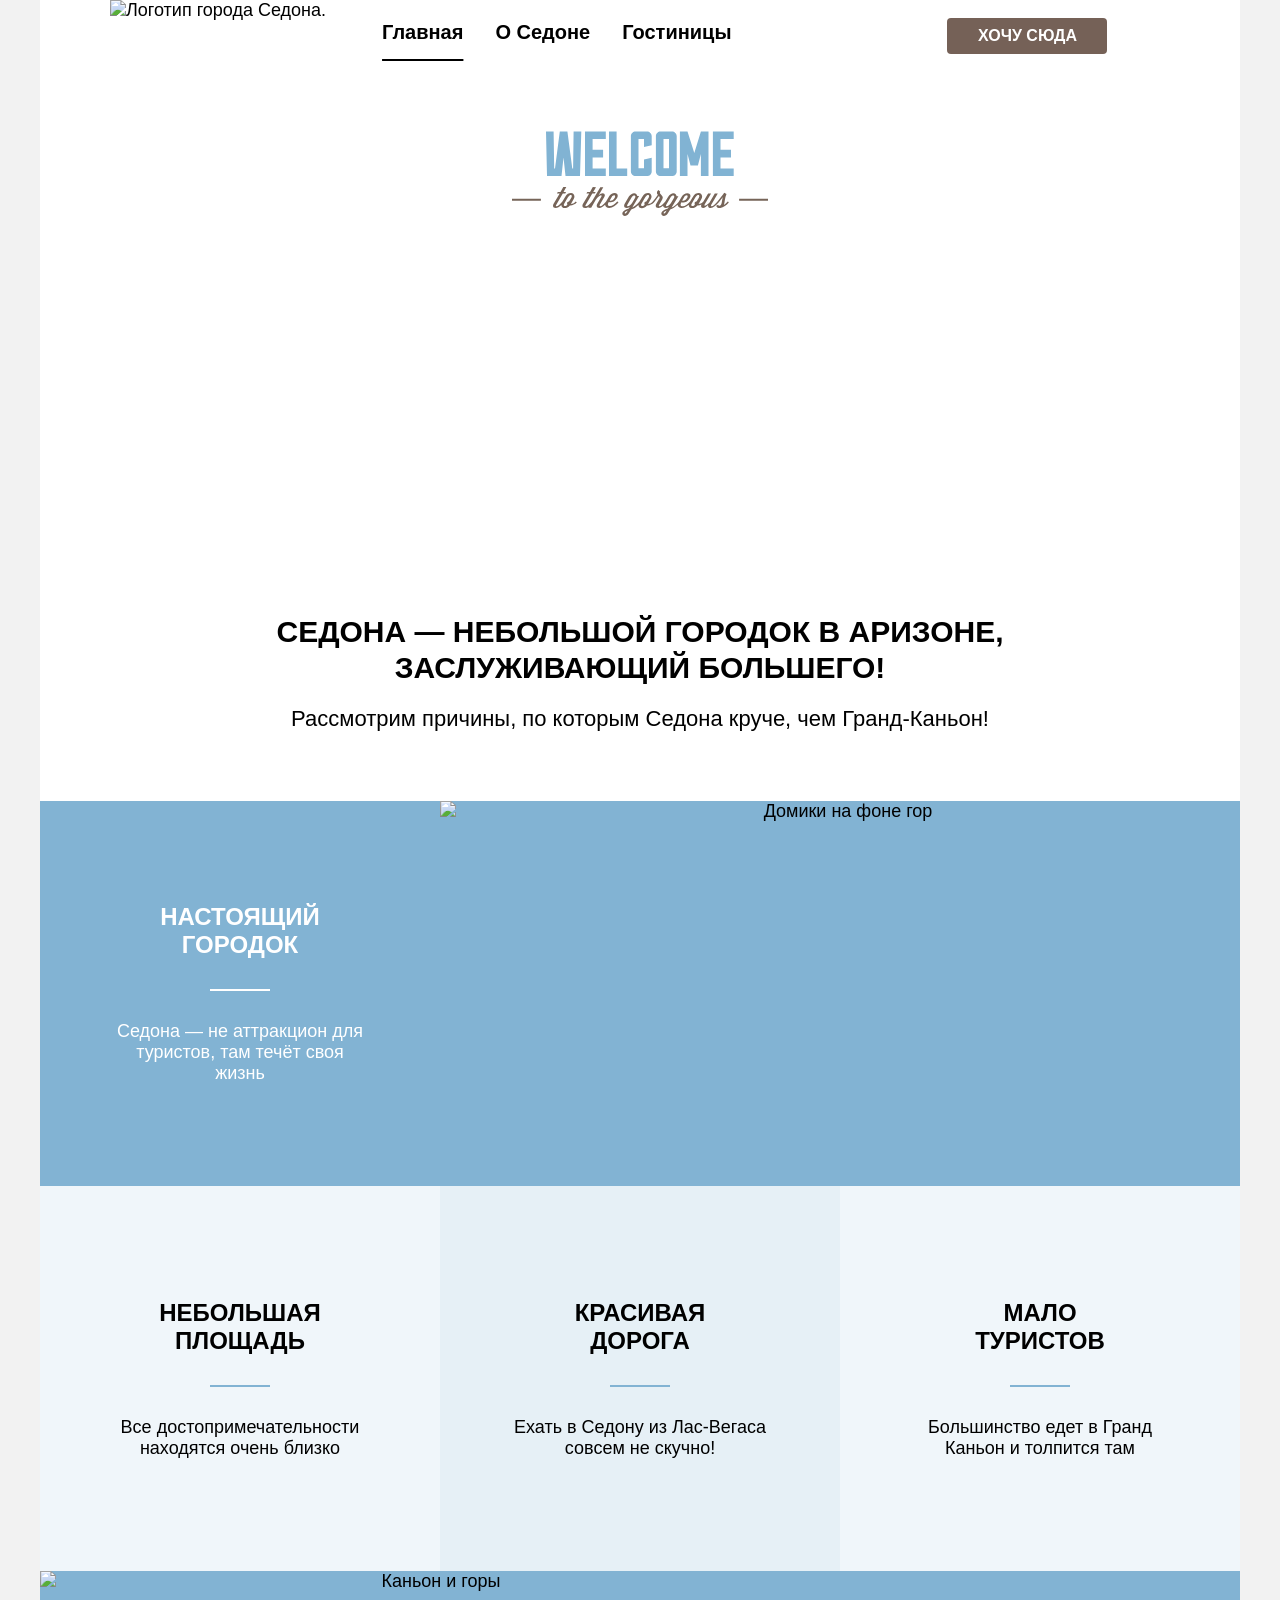
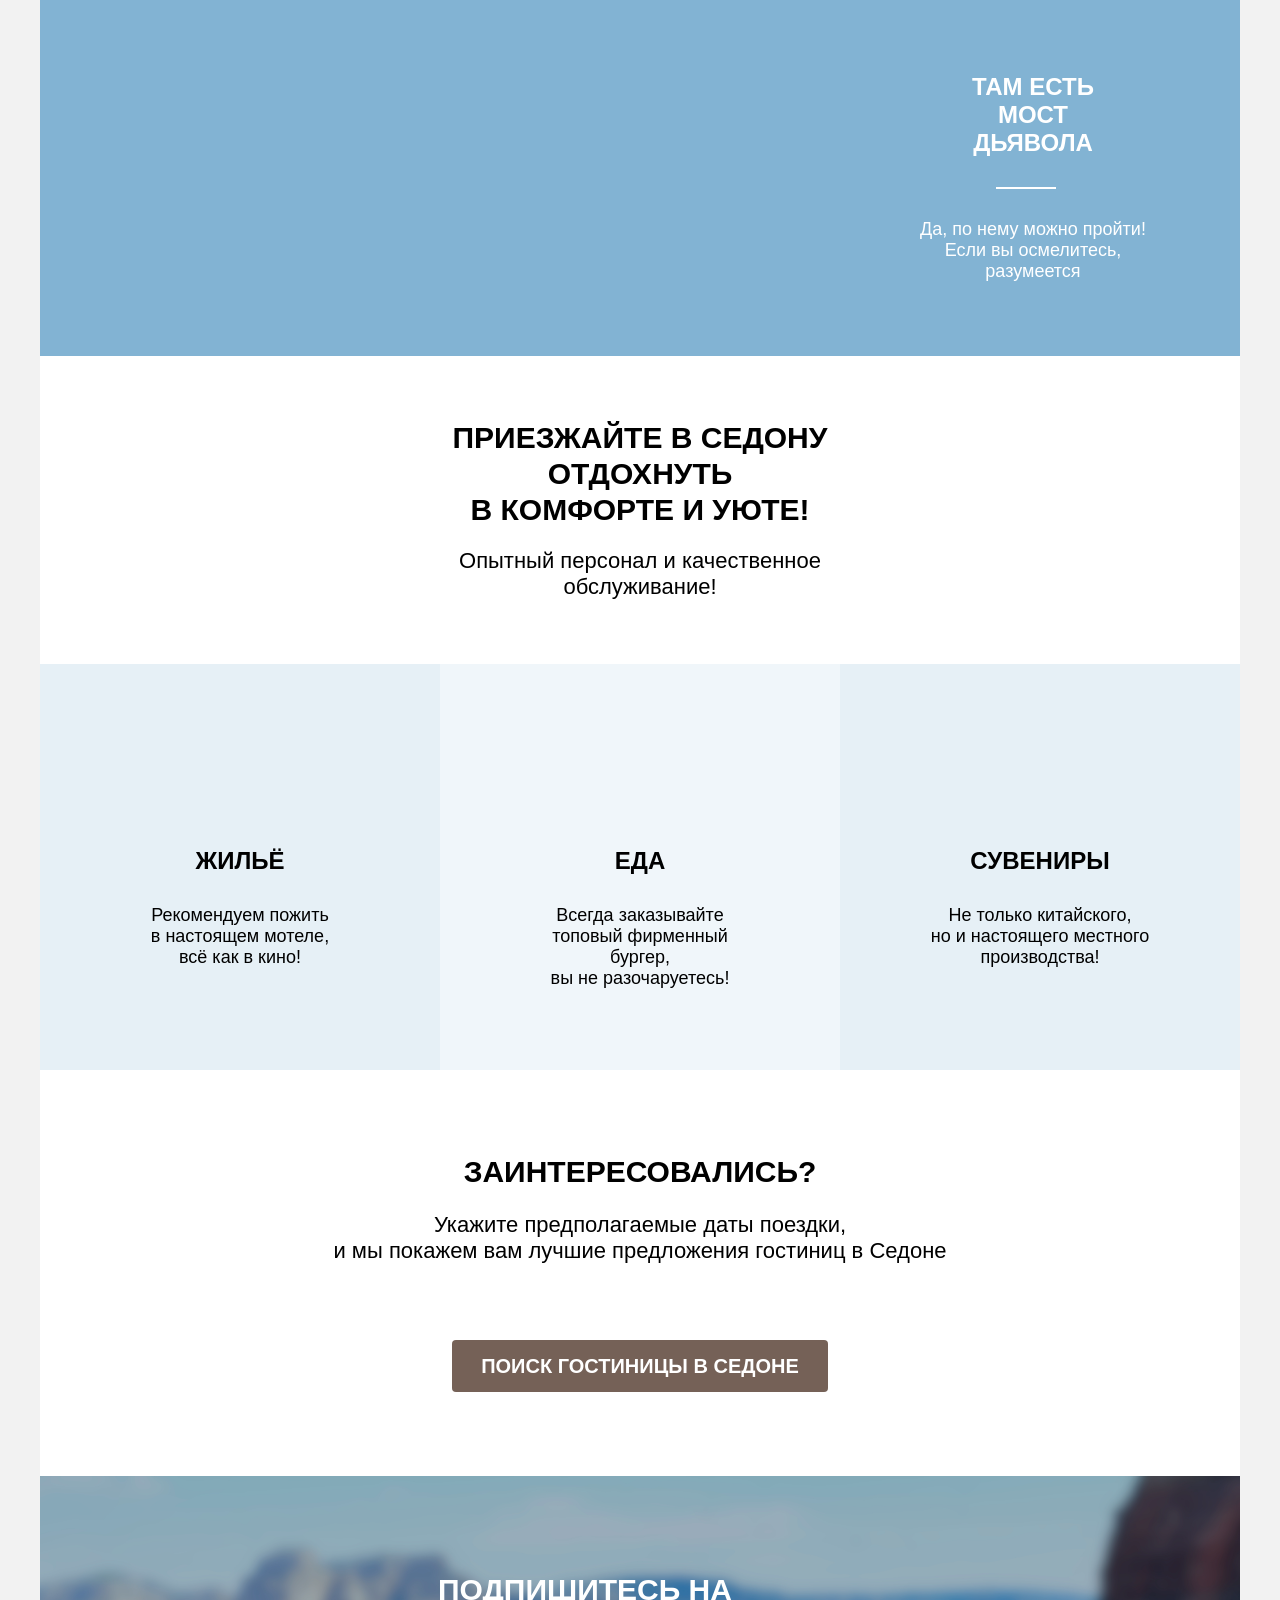
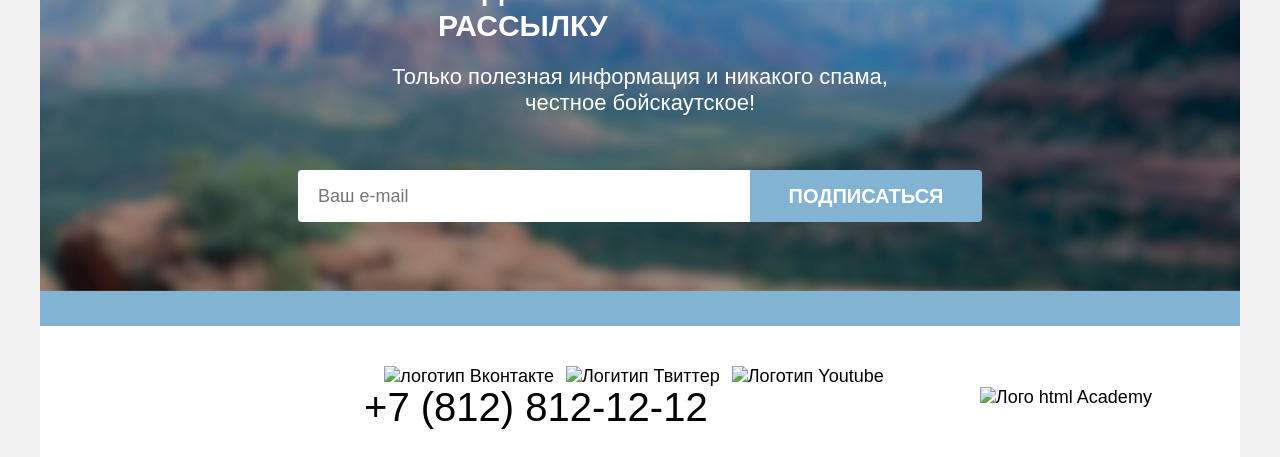
==== index.html @ 214000c6 "some fixes" ====
<!DOCTYPE html>
<html lang="ru">
  <head>
    <meta charset="utf-8">
    <link href="style/style.css" rel="stylesheet">
    <meta name="viewport" content="width=device-width, initial-scale=1.0">
    <title>HTML Academy: Седона</title>
  </head>
  <body>
    <!-- Шапка -->
    <header class="page-header" data-test="header">
      <nav class="navigation">
        <a class="navigation-logo" href="index.html" aria-current="page">
          <img class="page-header-logo" src="images\logo.svg" alt="Логотип города Седона.">
        </a>
        <ul class="navigation-list">
          <li class="navigation-item">
            <a class="navigation-link navigation-link-current" href="#">Главная</a>
          </li>
          <li class="navigation-item">
            <a class="navigation-link" href="#">О Седоне</a>
          </li>
          <li class="navigation-item">
            <a class="navigation-link" href="#">Гостиницы</a>
          </li>
        </ul>
        <ul class="navigation-user">
          <li class="navigation-user-item">
            <a class="navigation-user-link navigation-user-link-search" href="#">
              <span class="visually-hidden"></span>
            </a>
          </li>
          <li class="navigation-user-item">
            <a class="navigation-user-link navigation-user-link-favorite" href="#">
              <span class="visually-hidden"></span>
              <span class="notification-number"></span>
            </a>
            <button class="header-button">Хочу сюда</button>
          </li>
        </ul>
      </nav>
    </header>
    <!-- Основной контент -->
    <main class="main-index" data-test="main">
      <section class="hero hero-main-picture hero-main-picture-divider" data-test="hero">
      </section>
      <section class="advantages" data-test="advantages">
        <h2 class="visually-hidden">Приемущества</h2>
        <p class="lead">Седона — небольшой городок в Аризоне,<br/>
          заслуживающий большего!</p>
        <p class="lead-description">Рассмотрим причины, по которым Седона круче, чем Гранд-Каньон!</p>
        <ul class="advantages-list">
          <li class="advantages-item advantages-item-wide">
            <div class="advantages-wrapper">
            <h3 class="advantages-title-with-picture">Настоящий</br>городок</h3>
              <div class="rectangle-white"></div>
            <p class="advantages-description-with-picture">Седона — не аттракцион для</br>туристов,
              там течёт своя</br>жизнь</p>
            </div>
            <img class="advantages-image" src="images\city_on_the_mountain.jpg" width="800" height="385"
              alt="Домики на фоне гор">
          </li>
          <li class="advantages-item advantages-light">
            <h3 class="advantages-title advantages-title-cube">Небольшая<br/>площадь</h3>
              <div class="rectangle"></div>
            <p class="advantages-description advantages-description-cube">Все достопримечательности</br>находятся очень
              близко</p>
          </li>
          <li class="advantages-item advantages-dark-accent">
            <h3 class="advantages-title advantages-title-cube">Красивая<br/>дорога</h3>
              <div class="rectangle"></div>
            <p class="advantages-description advantages-title-cube">Ехать в Седону из Лас-Вегаса</br>совсем не скучно!
            </p>
          </li>
          <li class="advantages-item advantages-light-second">
            <h3 class="advantages-title advantages-title-cube">Мало<br/>туристов</h3>
              <div class="rectangle"></div>
            <p class="advantages-description advantages-title-cube">Большинство едет в Гранд</br>Каньон и толпится там
            </p>
          </li>
          <li class="advantages-item advantages-item-wide">
            <img class="advantages-image" src="images\bridge_diablo.jpg" width="800" height="385" alt="Каньон и горы">
            <div class="advantages-wrap">
            <h3 class="advantages-title-with-picture">Там есть</br>мост дьявола</h3>
              <div class="rectangle-white"></div>
            <p class="advantages-description-with-picture">Да, по нему можно пройти!</br>Если вы осмелитесь,</br>разумеется</p>
            </div>
          </li>
        </ul>
      </section>
      <section class="infrastructure">
        <h2 class="visually-hidden">Инфраструктура</h2>
        <h2 class="infrastructure-lead">Приезжайте в Седону отдохнуть<br/> в комфорте и уюте!</h2>
        <p class="infrastructure-lead-description">Опытный персонал и качественное обслуживание!</p>
        <ul class="infrastructure-list">
          <li class="infrastructure-item infrastructure-item-home infrastructure-item-accent-dark">
            <h4 class="infrastructure-title">Жильё</h4>
            <p class="infrastructure-description">Рекомендуем пожить<br/> в настоящем мотеле,<br/>
              всё как в кино!</p>
          </li>
          <li class="infrastructure-item infrastructure-item-food infrastructure-item-accent-light">
            <h4 class="infrastructure-title">Еда</h4>
            <p class="infrastructure-description">Всегда заказывайте<br/>
              топовый фирменный бургер,<br/> вы не разочаруетесь!</p>
          </li>
          <li class="infrastructure-item infrastructure-item-souvenir infrastructure-item-accent-dark">
            <h4 class="infrastructure-title">Сувениры</h4>
            <p class="infrastructure-description">Не только китайского,<br/>
              но и настоящего местного<br/> производства!</p>
          </li>
        </ul>
      </section>
      <section class="search" data-test="search">
        <h2 class="search-title">Заинтересовались?</h2>
        <p class="search-description">Укажите предполагаемые даты поездки,<br/>
          и мы покажем вам лучшие предложения гостиниц в Седоне</p>
        <button class="search-button" href="#">Поиск Гостиницы в Седоне</button>
      </section>
      <section class="subscribe" data-test="subscribe">
        <h2 class="subscribe-title">Подпишитесь на рассылку</h2>
        <p class="subscribe-description">Только полезная информация и никакого спама,<br/>
          честное бойскаутское!</p>
        <form class="subscribe-form" action="https://htmlacademy.ru/" method="post">
          <p class="subscribe-form-name">
            <label class="visually-hidden" for="for-user"></label>
            <input type="text" class="placeholder-form" id="user-email" name="user-email" placeholder="Ваш e-mail">
            <button class="subscribe-button" type="submit">Подписаться</button>
          </p>
        </form>
      </section>
    </main>
    <!-- футер подвал -->
    <footer class="page-footer" data-test="footer">
      <ul class="footer-social-list">
        <li class="footer-social-item">
          <a class="footer-social-link" href="https://vk.com/htmlacademy">
            <img class="footer-logo-link-vk" src="images\catalog\vk.svg" width="24" height="14" alt="логотип Вконтакте">
            <span class="visually-hidden"></span>
          </a>
        </li>
        <li class="footer-social-item">
          <a class="footer-social-link" href="https://twitter.com/htmlacademy">
            <img class="footer-logo-link-twitter" src="images\catalog\twitter.svg" width="24" height="14"
              alt="Логитип Твиттер">
            <span class="visually-hidden"></span>
          </a>
        </li>
        <li class="footer-social-item">
          <a class="footer-social-link" href="https://www.youtube.com/channel/UChUxTMjJGo-JDRY8pNTGL2g">
            <img class="footer-logo-link-youtube" src="images\catalog\youtube.svg" width="24" height="14"
              alt="Логотип Youtube">
            <span class="visually-hidden"></span>
          </a>
        </li>
      </ul>
      <a class="footer-phone" href="tel:+78128121212">+7 (812) 812-12-12</a>
      <a class="copyright" href="https://htmlacademy.ru/">
        <img class="footer-logo-link-academy" src="images\html_academy.svg" width="115" height="33"
          alt="Лого html Academy">
    </footer>
  </body>
</html>
---- style/style.css ----
*,
*::before,
*::after {
  box-sizing: border-box;
}
@font-face {
  font-family:  "PT Sans";
  font-style: normal;
  font-weight: 400;
  src: url("../fonts/ptsans-400.woff2") format("woff2");
  font-display: swap;
}
@font-face {
  font-family:  "PT Sans";
  font-style: normal;
  font-weight: 700;
  src: url("../fonts/ptsans-700.woff2")format("woff2");
  font-display: swap;
}
body {
  margin: 0 auto;
  font-size: 18px;
  line-height: 21px;
  font-weight: 400;
  font-style: normal;
  font-family: "PT Sans", "Arial", sans-serif;
  color: #000000;
  background-color: #f2f2f2;
  width: 1200px;
}

.list-reset{
margin: 0;
padding: 0;
list-style: none;
}

.visually-hidden {
  position: absolute;
  width: 1px;
  height: 1px;
  margin: -1px;
  padding: 0;
  border: 0;
  white-space: 0;
  clip-path: inset(100%);
  clip: rect(0 0 0 0);
  overflow: hidden;
}

a {
  text-decoration: none;
  color: inherit;
}

.navigation-link,
.navigation-link-current,
.navigation-user-link,
.navigation-user-link-favorite,
.navigation-user-item,
.header-button {
  font-family: "PT Sans", "Arial", sans-serif;
  line-height: 24px;
  font-weight: 700;
  font-size: 20px;
  text-decoration: none;
  list-style: none;
}


.header-button{
  background-color: #756157;
  color: white;
  border-radius: 4px;
  min-width: 160px;
  min-height: 36px;
  font-weight: 700;
  line-height: 20px;
  text-transform: uppercase;
  font-size: 16px;
  border: none;
}

.navigation-list a:hover,
.navigation-item a:focus,
.navigation-user a:hover,
.navigation-user-item a:focus {
  position: relative;
}

.navigation-link:before {
  content: '';
  position: absolute;
  width: 100%;
  height: 2px;
  background: #000;
  left: 0;
  bottom: 0;
  transition: .5s;
  transform: scale(0);
  transform-origin: center;
}

.navigation-link:hover:before {
  transform: scale(1);
}

.page-header {
  margin: 0;
  padding: 0;
  min-width: 1200px;
  height: 64px;
}

.navigation {
  background-color: white;
  margin: 0;
  padding: 0;
  display: flex;
  min-height: 64px;
}

.navigation-logo {
  padding-left: 70px;
}

.navigation-list {
  color: #000000;
  display: flex;
  font-size: 20px;
  line-height: 24px;
  font-weight: 700;
  min-width: 339px;
  list-style: none;
  margin: 0;
  /* padding: 0 285px 0 32px; */
  padding: 0 auto 0 32px;
}

.navigation-item {
  margin: 0;
  padding: 0;
}

.navigation-link{
  display: flex;
  margin: 0;
  padding: 20px 16px;
}

.navigation-link-current {
  text-decoration: underline solid black;
  text-decoration-thickness: 2px;
  text-underline-offset: 20px;
}

.navigation-user {
  display: flex;
  /* margin: 20px 70px 20px 285px; */
  padding: 0;
  padding-left: 200px;
}

.navigation-user-item {
}
.navigation-user-link {
}

.navigation-user-link-favorite {
  width: 20px;
  height: 20px;
  background-image: url("../images/catalog/heart_favorite.png");
  background-repeat: no-repeat no-repeat;
}
.navigation-user-link-search {
  width: 20px;
  height: 20px;
  background-image: url("../images/search.svg");
  background-repeat: no-repeat no-repeat;
}

.notification-number {
}
.advantages-image {
}
.page-header-logo {
}

.main-index {
  background-color: white;
}

.hero-logo {
  margin: 0;
  padding-top: 51px;
  padding-left: 371px;
  min-width: 458px;
  min-height: 352px;
}

.hero-main-picture {
  background-image: url("../images/divider.png"), url("../images/welcome_to_sedona.svg"), url("../images/welcome.jpg");
  min-width: 1200px;
  min-height: 486px;
  background-repeat: no-repeat,no-repeat,no-repeat;
  background-position: center bottom, center center;
}
/*
.hero-main-picture-divider {
  background-image: url("../images/divider.png");
  min-width: 1200px;
  min-height: 486px;
  background-position: center bottom;
  background-repeat: no-repeat;
}

.hero {
  background-image: url("../images/welcome_to_sedona.svg");
  min-width: 1200px;
  min-height: 486px;
  background-position: center;
  background-repeat: no-repeat;
}

.hero-main-picture {
  background-image: url("../images/welcome.jpg");
  background-repeat: no-repeat;
  background-position: center;
} */

.lead {
  margin: 64px 0 20px 0;
  padding: 0;
  font-size: 30px;
  font-weight: 700;
  line-height: 36px;
  text-transform: uppercase;
}

.lead-description {
  margin: 0 0 69px 0;
  padding: 0;
  line-height: 26px;
  text-align: center;
  font-size: 22px;
}

.advantages {
  background-color: white;
  text-align: center;
}

.advantages-list {
  display: flex;
  flex-wrap: wrap;
  margin: 0;
  padding: 0;
  list-style: none;
}

.advantages-item {
  margin: 0;
  padding: 0;
}

.advantages-light {
  background-color: rgba(131, 179, 211, 0.12);
  display: row;
  min-width: 400px;
  min-height: 385px;
}

.advantages-dark-accent {
  background-color: rgba(131, 179, 211, 0.20);
  display: row;
  min-width: 400px;
  min-height: 385px;
}

.advantages-light-second {
  background-color: rgba(131, 179, 211, 0.12);
  display: row;
  width: 400px;
  min-height: 385px;
}

.advantages-item-wide {
  display: flex;
  background-color: #82B3D3;
}

.advantages-title-with-picture {
  color: #ffffff;
  font-size: 24px;
  line-height: 28px;
  font-weight: 700;
  text-transform: uppercase;
  margin: 0;
  padding: 102px 112.5px 0 112.5px;
}

.advantages-description-with-picture {
  color: #ffffff;
  font-size: 18px;
  line-height: 21px;
  font-weight: 400;
  margin: 0;
  padding: 0;
}

.advantages-wrapper {
  min-width: 230px;
  min-height: 81px;
}

.rectangle {
  margin: 30px 170px 30px 170px;
  width: 60px;
  height: 2px;
  background: #82B3D3;
}
.rectangle-white {
  margin: 30px 170px 30px 170px;
  width: 60px;
  height: 2px;
  background: #ffffff;
}

.advantages-title {
  font-size: 24px;
  line-height: 28px;
  color: white;
  font-weight: 700;
  display: flex;
  justify-content: center;
  text-transform: uppercase;
  padding: 112.5px 85px 0 85px;
  margin: 0;
}

.advantages-description {
  color: white;
  line-height: 21px;
  margin: 0;
  padding: 0;
}

.advantages-title-cube {
  color: #000000;
}

.advantages-description-cube {
  color: #000000;
}

.infrastructure {
  margin: 0;
  padding: 0;
  min-height: 246px;
  background-color: white;
  text-align: center;
}

.infrastructure-lead {
  margin: 64px 347px 0 347px;
  padding: 0;
  line-height: 36px;
  font-weight: 700;
  font-size: 30px;
  text-transform: uppercase;
}

.infrastructure-lead-description {
  margin: 20px 355px 64px 355px;
  line-height: 26px;
  font-size: 22px;
  align-content: center;
}

.infrastructure-list {
  margin: 0;
  padding: 0;
  display: flex;
  align-content: center;
  flex-wrap: wrap;
  list-style: none;
}

.infrastructure-item-accent-dark {
  background-color: rgba(131, 179, 211, 0.20);
}

.infrastructure-item-accent-light {
  background-color: rgba(131, 179, 211, 0.12);
}

.infrastructure-item {
  width: 400px;
  min-height: 385px;

}

.infrastructure-item-home {
  background-image: url("../images/icon_home.svg");
  min-width: 75px;
  min-height: 72px;
  padding: 0;
  margin: 0;
/*position: absolute;     вариант не работает
  top: 81px;
  bottom: 232px;
  left: 162.5px;
  right: 162.5px; */
  background-repeat: no-repeat;
  background-position: center center, center center;
}

.infrastructure-item-food {
  background-image: url("../images/icon_food_burger.svg");
  min-width: 75px;
  min-height: 72px;
  background-repeat: no-repeat;
  background-position: center center, center center;
}

.infrastructure-item-souvenir {
  background-image: url("../images/icon_souvenir.svg");
  min-width: 75px;
  min-height: 72px;
  background-repeat: no-repeat;
  background-position: center center, center center;
}

.infrastructure-title {
  margin: 183px 85px 0 85px;
  padding: 0;
  line-height: 28px;
  font-weight: 700;
  font-size: 24px;
  text-transform: uppercase;
}

.infrastructure-description {
  margin: 30px 85px 81px 85px;
  padding: 0;
}

.search {
  min-width: 1200px;
  min-height: 406px;
  background-color: white;
  text-align: center;
  align-content: center;
}

.search-title {
  margin: 0;
  padding: 0;
  text-transform: uppercase;
  line-height: 36px;
  font-size: 30px;
}

.search-description {
  margin-top: 20px 0 0 0;
  padding: 0;
  font-size: 22px;
  line-height: 26px;
}

.search-button {
  margin-top: 54px;
  padding: 0;
  font-family: "PT Sans", "Arial", sans-serif;
  font-weight: 700;
  font-size: 20px;
  line-height: 36px;
  min-width: 376px;
  min-height: 52px;
  border-radius: 4px;
  border: none;
  color: white;
  background-color: #756157;
  text-transform: uppercase;
}

.subscribe {
  background-image:  url("../images/catalog/subscribe_page_blur.png");
  background-repeat: no-repeat;
  background-color: #82B3D3;
  text-transform: uppercase;
  color: white;
  margin: 0;
  padding: 0;
  width: 1200px;
  min-height: 415px;
  font-family: inherit;
  display: flex;
  flex-direction: column;
}

.subscribe-title {
  margin: 96px 398px 0 398px;
  padding: 0;
  line-height: 36px;
  font-weight: 700;
  font-size: 30px;
}

.subscribe-description {
  margin: 20px 0 54px 0;
  padding: 0;
  text-transform: none;
  text-align: center;
  line-height: 26px;
  font-weight: 400;
  font-size: 22px;
}

.subscribe-form {
  min-width: 684px;
  margin: 0 258px 104px 258px;
}

.subscribe-form-name {
  display: flex;
  min-width: 452px;
  min-height: 52px;
  margin: 0;
  padding: 0;
}

.subscribe-button {
  background-color:#82B3D3;
  font-size: 20px;
  font-weight: 700;
  line-height: 36px;
  min-width: 232px;
  min-height: 52px;
  color: white;
  text-transform: uppercase;
  margin: 0;
  padding: 0;
  border-radius: 0 4px 4px 0;
  border: none;
}

.page-footer {
  display: flex;
  justify-content: space-around;
  flex-wrap: wrap;
  background-color: white;
  padding: 40px 70px 30px 70px;
}

.footer-social-list {
  margin: 0;
  padding: 0;
  display: flex;
  list-style: none;
}

.footer-social-link {
  margin-right: 12px;
}

.footer-social-item {
}
.footer-logo-link-vk {
}
.footer-logo-link-twitter {
}
.footer-logo-link-youtube {
}
.copyright {
}
.footer-logo-link-academy {
}

.footer-phone {
  margin-right: 236px;
  margin-left: 236px;
  font-size: 40px;
  line-height: 40px;
}

.placeholder-form {
  border-radius: 4px 0 0 4px;
  border: none;
  min-width: 452px;

  font-size: 18px;
  font-weight: 400;
  line-height: 24px;
  color: #000000;
  padding-left: 20px;
  padding-right: 342px;
  padding-top: 14px;
  padding-bottom: 14px;
}























/* СТИЛИ ВТОРОЙ СТРАНИЦЫ КАТАЛОГ */

.main-catalog {
  background-color: #ffffff;
}

/* гостиница седона инфраструктура тип жилья инпуты чекбоксы */

.hotels-filter {
  display: flex;
  flex-wrap: wrap;
  padding: 35px 70px 70px 70px;
  min-width: 1060px;
  min-height: 307px;
}

.hotels-filter-picture {
  background-image: url("../images/catalog/background_image_catalog_blur.jpg");
  min-width: 1200px;
  min-height: 409px;
}

.for-tittle-and-breabcrumbs {
  min-width: 1060px;
  min-height: 107px;
}

.inner-title {
  margin: 0;
  color: #ffffff;
  font-size: 60px;
  font-weight: 700;
  line-height: 78px;
}

.breadcrumbs-list {
  display: inline-flex;
  flex-wrap: wrap;
 /*  width: 114px;
  min-height: 21px; */
  margin: 0;
  padding: 0;
  list-style: none;
}

.breadcrumbs-item{
  background-image: url("../images/catalog/vector_more.svg");
  background-repeat: no-repeat;
  color: #ffffff;
  font-size: 16px;
  line-height: 21px;
  font-weight: 400;
  min-width: 6.39px;
  min-height: 9.94px;
}

.breadcrumbs-link{
  background-image: url("../images/catalog/vector_home_breadcrumbs.svg");
  background-repeat: no-repeat;
  color: #ffffff;
  min-width: 12px;
  min-height: 12px;
}

.hotels-filter-group {
  margin: 0;
  padding: 0;
}

.hotels-filter-list {
  margin: 0;
  padding: 0;
  list-style: none;
}

.housing-filter-group {
  margin: 0;
  padding: 0;
}

.housing-filter-list {
  margin: 0;
  padding: 0;
  list-style: none;
}


.hotels-filter-title,
.housing-filter-title {
  margin: 0;
  padding-bottom: 32px;
  padding-right: 70px;
  color: #ffffff;
  font-weight: 700;
  font-size: 20px;
  line-height: 24px;
}

.hotels-filter-item,
.housing-filter-item {
  padding-bottom: 16px;
  padding-right: 140.15px;
  color: #ffffff;
  font-size: 18px;
  line-height: 23px;
  font-weight: 400;
}

.control {
}

/* .control-input{
  list-style-type: none;
  color: orange;
  background-color: black;
} */


.price-filter-group {
  display: flex;
  flex-wrap: wrap;
  width: 549px;
  min-height: 160px;
  margin: 0;
  padding: 0;
}

.price-filter-title {
  margin: 0;
  padding: 0 0 32px 0;
  color: #ffffff;
  font-weight: 700;
  font-size: 20px;
  line-height: 24px;
}

.field-input-price {
  font-size: 18px;
  line-height: 24px;
  font-weight: 700;
  color: #000000;
  border-radius: 4px 0 0 4px;
  border: none;
  width: 143px;
  height: 48px;
  margin-right: 2px;
  padding: 12px 0 12px 20px;
}

.field-input-price-second {
  font-size: 18px;
  line-height: 24px;
  font-weight: 700;
  color: black;
  border-radius: 0 4px 4px 0;
  border: none;
  width: 143px;
  height: 48px;
  padding: 12px 0 12px 20px;
}

.range-input {
  appearance: none;
  cursor: pointer;
  background-color: #ffffff;
  border: none;
  border-radius: 50px;
  overflow: hidden;
  outline: none;
  margin: 36px 0 0 0;
  padding: 0;
  width: 287px;
  height: 20px;
}

.block-for-button {   /* правильно ли такое центрование ? */
  margin: -48px 0 0 70px;
  padding: 0;
  width: 191px;
  height: 104px;
}

.subscribe-button-apply {
  cursor: pointer;
  color: #ffffff;
  background-color: #82B3D3;
  min-width: 191px;
  min-height: 36px;
  border-radius: 4px;
  border: none;
  margin: 0 0 32px 0;
  padding: 0;
  font-weight: 700;
  text-transform: uppercase;
  font-size: 16px;
  line-height: 20px;
  text-align: center;
}

.subscribe-button-reset {
  cursor: pointer;
  color: #ffffff;
  background-color: transparent;
  min-width: 191px;
  min-height: 36px;
  border-radius: 4px;
  border: none;
  margin: 0;
  padding: 0;
  font-weight: 700;
  text-transform: uppercase;
  font-size: 16px;
  line-height: 20px;
  text-align: center;
}

/* конец первого меню */

/* КНОПКИ */



.all-subject{
  display: flex;
  flex-wrap: wrap;
  width: 1060px;
  min-height: 160px;
}

.catalog-card {
  display: grid;
  grid-template-columns: repeat(3, 340px);
  gap: 20px;
  list-style-type: none;
  margin: 40px 70px 80px 70px;
  padding: 0;
}

/* :nth-child[3n] {
  margin-right: 0;
} */

.hotels-found-menu {
  display: flex;
  justify-content: space-between;
  width: 1060px;
  min-height: 49px;
  margin: 50px 70px 40px 70px;
  padding: 0;

}

.catalog-card-title {
  padding: 0;
  margin: 0;
  font-size: 30px;
  line-height: 36px;
  font-weight: 700;
}

.catalog-card-select {
  width: 292px;
  min-height: 49px;
  font-size: 18px;
  line-height: 21px;
  font-weight: 400;
  color: #333333;
  border: 2px solid #E5E5E5;
  border-radius: 4px;
  margin: 0;
  padding: 14px 20px 14px 20px;

}

/* .all-cards {
  width: 1060px;
  height: 896px;
  border: 1px solid black;
  margin: 40px 70px 40px 70px;
  padding: 0;
} */

.catalog-card-list {
  /* display: grid; */
  gap: 20px;
  margin: 0;
  padding: 0;
  list-style: none;
}

.catalog-card-item {
/*   display: grid;
  grid-template-columns: repeat(2, 1fr); */
  display: flex;
  flex-wrap: wrap;


  margin: 0;
  padding: 0;
  width: 340px;
  height: 438px;
  border: 1px solid #E6E6E6;
  border-radius: 4px;
}
.catalog-card-amara-img {
  margin: 16px 20px 0 20px;
}
/* .catalog-card-amara-img,
.catalog-card-title-link,
.catalog-card-description,
.price-from,
.more-details,
.favorites,
.four-stars,
.rating {
} */

.catalog-card-title-link {
  /* padding: 0; */
  padding: 16px 20px 0 20px;
  margin: 0;
  font-size: 24px;
  font-weight: 700;
  line-height: 28px;
}

.catalog-card-description {
  padding: 16px 0 0 20px;
  margin: 0;
  font-size: 18px;
  font-weight: 400;
  line-height: 21px;
}

.price-from {
  margin: 0;
  padding: 16px 20px 0 140px;
}

.more-details {
  width: 140px;
  height: 36px;
  background-color: #756157;
  color:#ffffff;
  border: none;
  border-radius: 4px;
  text-transform: uppercase;
  font-size: 16px;
  line-height: 20px;
  font-weight: 700;
  text-align: center;
  margin: 16px 20px 0 20px;
  padding: 0;
  cursor: pointer;
}

.favorites {
  width: 140px;
  height: 36px;
  background-color:#82B3D3;
  color:#ffffff;
  border: none;
  border-radius: 4px;
  text-transform: uppercase;
  font-size: 16px;
  line-height: 20px;
  font-weight: 700;
  text-align: center;
  margin: 16px 0 0 0;
  padding: 0;
  cursor: pointer;
}

.favorites-green {
  width: 140px;
  height: 36px;
  background-color: #7DB54F;
  color:#ffffff;
  border: none;
  border-radius: 4px;
  text-transform: uppercase;
  font-size: 16px;
  line-height: 20px;
  font-weight: 700;
  text-align: center;
  margin: 16px 0 0 0;
  padding: 0;
  cursor: pointer;
}

.four-stars {
  background-image: url("../images/catalog/vector_star.png");
  background-repeat: repeat-x;
  width: 140px;
  height: 37px;
  margin: 16px 20px 16px 20px;
  padding: 0;
}

.rating {
  width: 140px;
  height: 37px;
  background-color: #F2F2F2;
  color: #333333;
  border: none;
  border-radius: 4px;
  text-align: center;
  align-content: center;
  font-size: 16px;
  line-height: 20px;
  font-weight: 400;
  text-transform: uppercase;
  margin: 16px 0 0 0;
  padding: 0;
}

 fieldset{
  border: 0;
}

.pagination-list {
  color: #ffffff;
  display: grid;
  grid-template-columns: repeat(auto-fit, minmax(32px, min-content));
/*   display: flex;
  flex-wrap: wrap; */
  margin: 80px 70px 60px 70px;
  padding: 0;
  gap: 8px;
  list-style-type: none;
  width: 1060px;
  min-height: 60px;
  cursor: pointer;
}

.pagination-item {
  text-align: center;
  align-content: center;
  min-width: 60px;
  min-height: 60px;
  background-color: #82B3D3;
  border-radius: 4px;
  font-size: 20px;
  line-height: 36px;
  font-weight: 700;
}

.pagination-link {
  text-align: center;
  min-width: 60px;
  min-height: 60px;
  border-radius: 4px;
}

.pagination-item-clear {
  color: #000000;
  background-color: #F2F2F2;
}

.subscribe-catalog {
  background-color: #ffffff;
  text-transform: uppercase;
  color: black;
  margin: 0;
  padding: 0;
  width: 1200px;
  min-height: 415px;
  font-family: inherit;
  display: flex;
  flex-direction: column;
}

.placeholder-form-catalog {
  border-radius: 4px 0 0 4px;
  border: none;
  min-width: 452px;
  font-size: 18px;
  font-weight: 400;
  line-height: 24px;
  background-color: #f2f2f2;
  padding-left: 20px;
  padding-right: 342px;
  padding-top: 14px;
  padding-bottom: 14px;
}
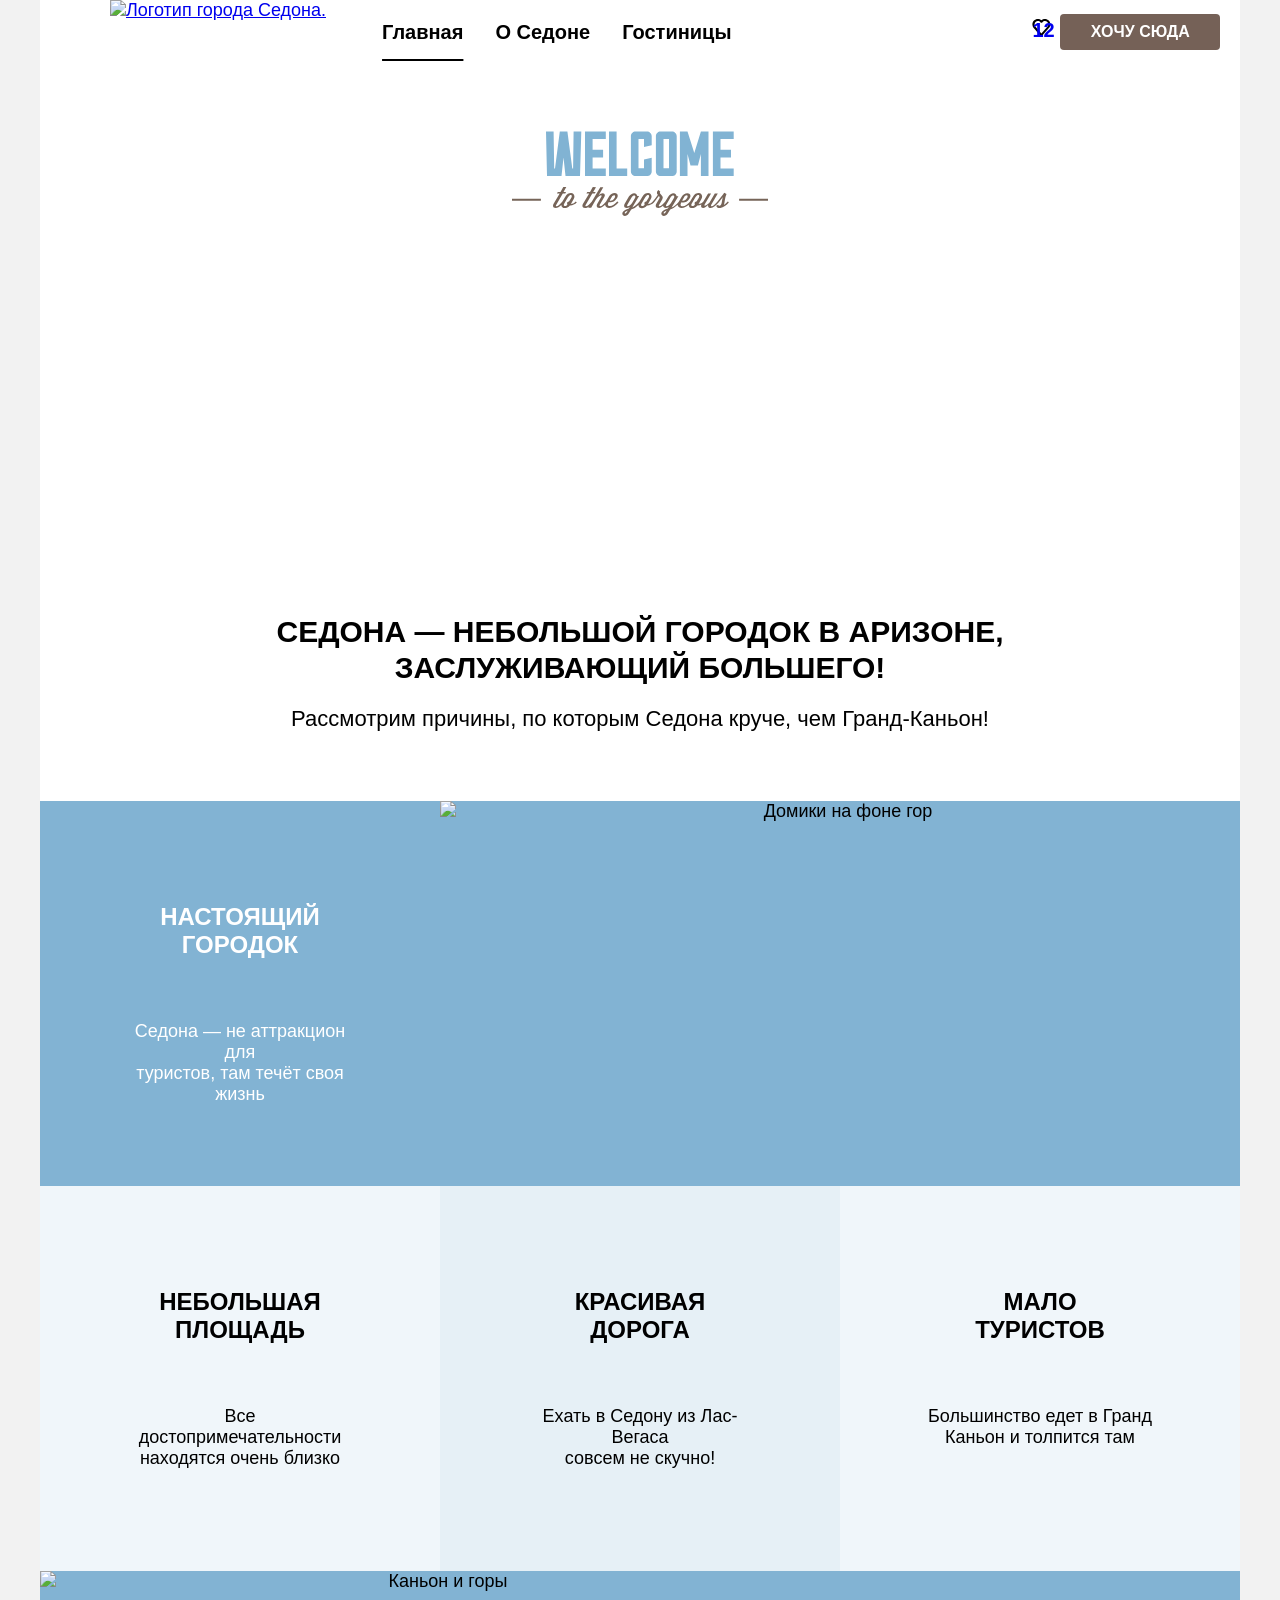
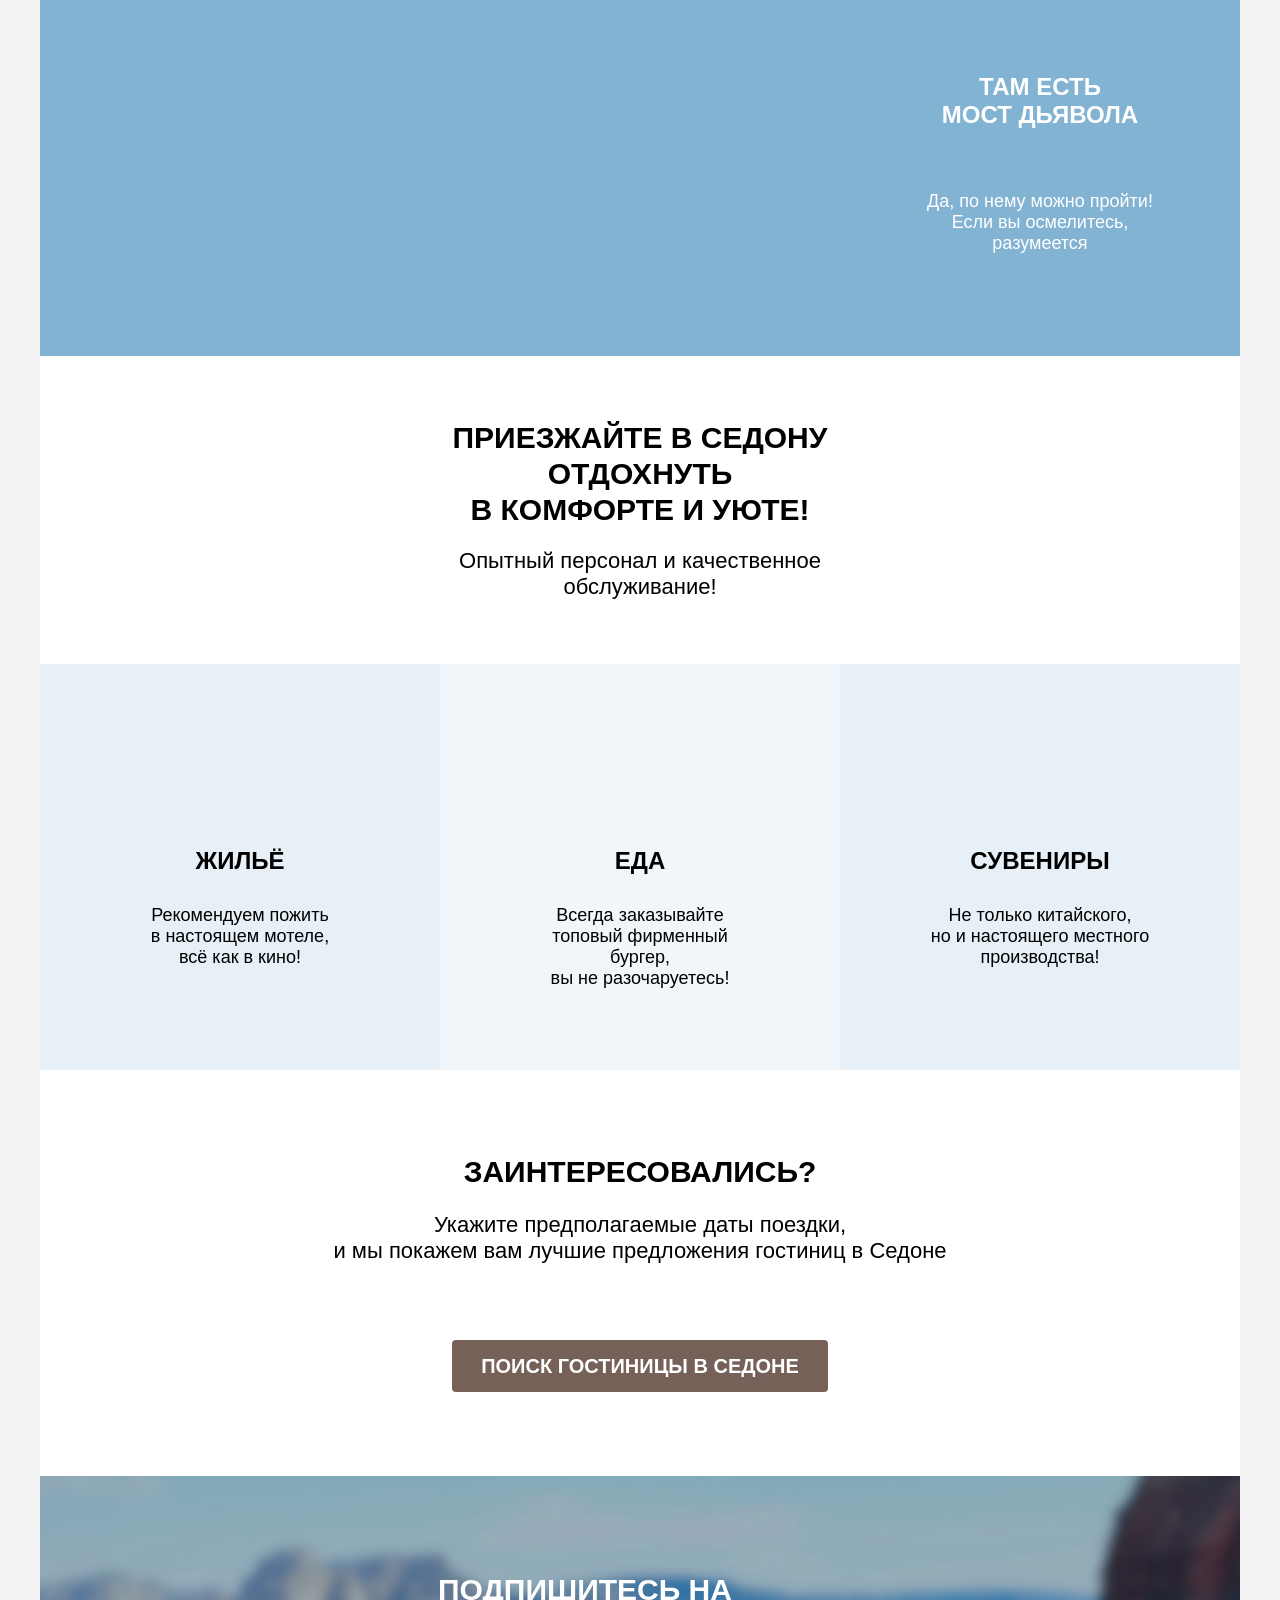
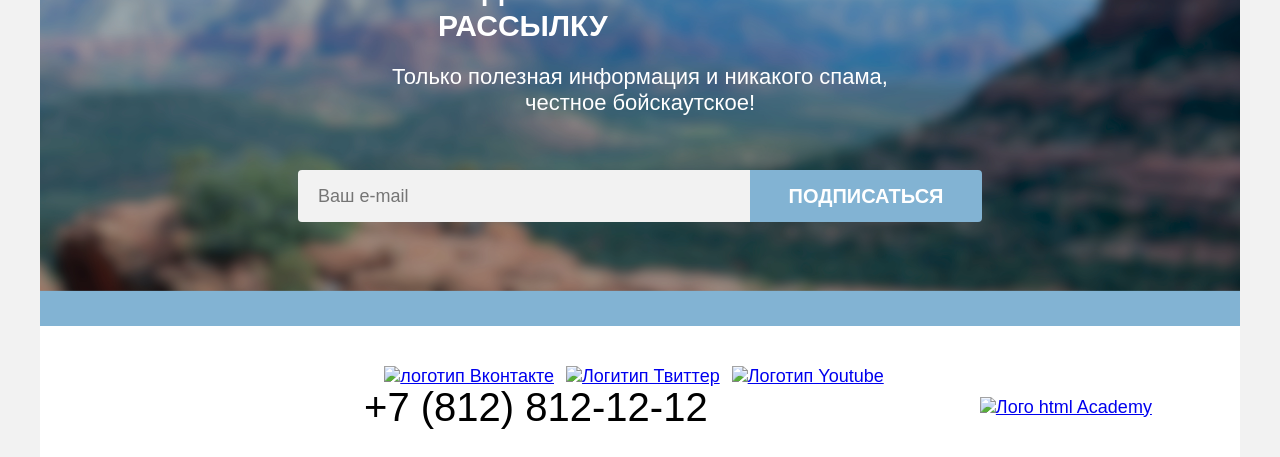
==== commit f8160319: "update style" ====
--- a/index.html
+++ b/index.html
@@ -27,13 +27,13 @@
         <ul class="navigation-user">
           <li class="navigation-user-item">
             <a class="navigation-user-link navigation-user-link-search" href="#">
-              <span class="visually-hidden"></span>
+              <span class="visually-hidden">спан</span>
             </a>
           </li>
           <li class="navigation-user-item">
             <a class="navigation-user-link navigation-user-link-favorite" href="#">
               <span class="visually-hidden"></span>
-              <span class="notification-number"></span>
+              <span class="notification-number">12</span>
             </a>
             <button class="header-button">Хочу сюда</button>
           </li>
@@ -45,7 +45,7 @@
       <section class="hero hero-main-picture hero-main-picture-divider" data-test="hero">
       </section>
       <section class="advantages" data-test="advantages">
-        <h2 class="visually-hidden">Приемущества</h2>
+        <h2 class="visually-hidden">Преимущества</h2>
         <p class="lead">Седона — небольшой городок в Аризоне,<br/>
           заслуживающий большего!</p>
         <p class="lead-description">Рассмотрим причины, по которым Седона круче, чем Гранд-Каньон!</p>
@@ -53,7 +53,6 @@
           <li class="advantages-item advantages-item-wide">
             <div class="advantages-wrapper">
             <h3 class="advantages-title-with-picture">Настоящий</br>городок</h3>
-              <div class="rectangle-white"></div>
             <p class="advantages-description-with-picture">Седона — не аттракцион для</br>туристов,
               там течёт своя</br>жизнь</p>
             </div>
@@ -61,28 +60,30 @@
               alt="Домики на фоне гор">
           </li>
           <li class="advantages-item advantages-light">
-            <h3 class="advantages-title advantages-title-cube">Небольшая<br/>площадь</h3>
-              <div class="rectangle"></div>
-            <p class="advantages-description advantages-description-cube">Все достопримечательности</br>находятся очень
-              близко</p>
+            <div class="advantages-wrapper">
+              <h3 class="advantages-title advantages-title-cube">Небольшая<br/>площадь</h3>
+              <p class="advantages-description advantages-description-cube">Все достопримечательности</br>находятся очень
+                близко</p>
+            </div>
           </li>
           <li class="advantages-item advantages-dark-accent">
-            <h3 class="advantages-title advantages-title-cube">Красивая<br/>дорога</h3>
-              <div class="rectangle"></div>
-            <p class="advantages-description advantages-title-cube">Ехать в Седону из Лас-Вегаса</br>совсем не скучно!
-            </p>
+            <div class="advantages-wrapper">
+              <h3 class="advantages-title advantages-title-cube">Красивая<br/>дорога</h3>
+              <p class="advantages-description advantages-title-cube">Ехать в Седону из Лас-Вегаса</br>совсем не скучно!
+              </p>
+            </div>
           </li>
           <li class="advantages-item advantages-light-second">
-            <h3 class="advantages-title advantages-title-cube">Мало<br/>туристов</h3>
-              <div class="rectangle"></div>
-            <p class="advantages-description advantages-title-cube">Большинство едет в Гранд</br>Каньон и толпится там
-            </p>
+            <div class="advantages-wrapper">
+              <h3 class="advantages-title advantages-title-cube">Мало<br/>туристов</h3>
+              <p class="advantages-description advantages-title-cube">Большинство едет в Гранд</br>Каньон и толпится там
+              </p>
+            </div>
           </li>
           <li class="advantages-item advantages-item-wide">
             <img class="advantages-image" src="images\bridge_diablo.jpg" width="800" height="385" alt="Каньон и горы">
-            <div class="advantages-wrap">
+            <div class="advantages-wrapper">
             <h3 class="advantages-title-with-picture">Там есть</br>мост дьявола</h3>
-              <div class="rectangle-white"></div>
             <p class="advantages-description-with-picture">Да, по нему можно пройти!</br>Если вы осмелитесь,</br>разумеется</p>
             </div>
           </li>
@@ -94,9 +95,9 @@
         <p class="infrastructure-lead-description">Опытный персонал и качественное обслуживание!</p>
         <ul class="infrastructure-list">
           <li class="infrastructure-item infrastructure-item-home infrastructure-item-accent-dark">
-            <h4 class="infrastructure-title">Жильё</h4>
-            <p class="infrastructure-description">Рекомендуем пожить<br/> в настоящем мотеле,<br/>
-              всё как в кино!</p>
+              <h4 class="infrastructure-title">Жильё</h4>
+              <p class="infrastructure-description">Рекомендуем пожить<br/> в настоящем мотеле,<br/>
+                всё как в кино!</p>
           </li>
           <li class="infrastructure-item infrastructure-item-food infrastructure-item-accent-light">
             <h4 class="infrastructure-title">Еда</h4>
@@ -123,7 +124,7 @@
         <form class="subscribe-form" action="https://htmlacademy.ru/" method="post">
           <p class="subscribe-form-name">
             <label class="visually-hidden" for="for-user"></label>
-            <input type="text" class="placeholder-form" id="user-email" name="user-email" placeholder="Ваш e-mail">
+            <input type="email" class="placeholder-form" id="user-email" name="user-email" placeholder="Ваш e-mail">
             <button class="subscribe-button" type="submit">Подписаться</button>
           </p>
         </form>
--- a/style/style.css
+++ b/style/style.css
@@ -17,6 +17,7 @@
   src: url("../fonts/ptsans-700.woff2")format("woff2");
   font-display: swap;
 }
+
 body {
   margin: 0 auto;
   font-size: 18px;
@@ -25,8 +26,9 @@
   font-style: normal;
   font-family: "PT Sans", "Arial", sans-serif;
   color: #000000;
-  background-color: #f2f2f2;
-  width: 1200px;
+  background-color: #F2F2F2;
+  width: 1280px;
+  padding: 0 40px 0 40px;
 }
 
 .list-reset{
@@ -42,15 +44,10 @@
   margin: -1px;
   padding: 0;
   border: 0;
-  white-space: 0;
+/*   white-space: 0; */
   clip-path: inset(100%);
   clip: rect(0 0 0 0);
   overflow: hidden;
-}
-
-a {
-  text-decoration: none;
-  color: inherit;
 }
 
 .navigation-link,
@@ -67,7 +64,6 @@
   list-style: none;
 }
 
-
 .header-button{
   background-color: #756157;
   color: white;
@@ -79,16 +75,981 @@
   text-transform: uppercase;
   font-size: 16px;
   border: none;
-}
-
-.navigation-list a:hover,
+  margin: 0;
+  padding: 0;
+}
+
+.page-header {
+  margin: 0;
+  padding: 0;
+  min-width: 1200px;
+  height: 64px;
+}
+
+.navigation {
+  background-color: white;
+  margin: 0;
+  padding: 0;
+  display: flex;
+  height: 64px;
+}
+
+.navigation-logo {
+  padding-left: 70px;
+}
+
+.navigation-list {
+  color: #000000;
+  display: flex;
+  font-size: 20px;
+  line-height: 24px;
+  font-weight: 700;
+  min-width: 339px;
+  list-style: none;
+  margin: 0;
+  padding: 0 auto 0 32px;
+}
+
+.navigation-item {
+  margin: 0;
+  padding: 0;
+}
+
+.navigation-link{
+  display: flex;
+  margin: 0;
+  padding: 20px 16px;
+  color: inherit;
+}
+
+.navigation-link-current {
+  text-decoration: underline solid black;
+  text-decoration-thickness: 2px;
+  text-underline-offset: 20px;
+}
+
+.navigation-user {
+  padding: 0;
+  margin: 0;
+}
+
+.navigation-user-item {
+  margin: 14px 0 14px 285px;
+  padding: 0;
+}
+
+.navigation-user-link {
+  padding: 0;
+  margin: 0;
+}
+
+.navigation-user-link-favorite {
+  width: 20px;
+  height: 20px;
+  background-image: url("../images/catalog/vector_heart_favorite.svg");
+  background-repeat: no-repeat;
+  margin: 0;
+  padding: 0;
+}
+
+.navigation-user-link-search {
+  width: 20px;
+  height: 20px;
+  background-image: url("../images/catalog/vector_search.svg");
+  background-repeat: no-repeat;
+  margin: 0;
+  padding: 0;
+}
+
+.notification-number {
+}
+.advantages-image {
+}
+.page-header-logo {
+}
+
+.main-index {
+  background-color: white;
+}
+
+.hero-logo {
+  margin: 0;
+  padding-top: 51px;
+  padding-left: 371px;
+  min-width: 458px;
+  min-height: 352px;
+}
+
+.hero-main-picture {
+  background-image: url("../images/divider.png"), url("../images/welcome_to_sedona.svg"), url("../images/welcome.jpg");
+  min-width: 1200px;
+  min-height: 486px;
+  background-repeat: no-repeat,no-repeat,no-repeat;
+  background-position: center bottom, center center;
+}
+
+/* .hero::after {
+  background-image: url("../images/welcome_to_sedona.svg");
+  min-width: 1200px;
+  min-height: 486px;
+  background-repeat: no-repeat;
+  background-position: center;
+}
+
+.hero-main-picture::before {
+  min-width: 1200px;
+  min-height: 486px;
+  background-image: url("../images/welcome.jpg");
+  background-repeat: no-repeat;
+  background-position: center;
+  z-index: ;
+}
+
+.hero-main-picture-divider {
+  min-width: 1200px;
+  min-height: 486px;
+  background-image: url("../images/divider.png");
+  background-repeat: no-repeat;
+  background-position: center bottom;
+} */
+
+.lead {
+  margin: 64px 0 20px 0;
+  padding: 0;
+  font-size: 30px;
+  font-weight: 700;
+  line-height: 36px;
+  text-transform: uppercase;
+}
+
+.lead-description {
+  margin: 0 0 69px 0;
+  padding: 0;
+  line-height: 26px;
+  text-align: center;
+  font-size: 22px;
+}
+
+.advantages {
+  background-color: white;
+  text-align: center;
+}
+
+.advantages-list {
+  display: grid;
+  grid-template-columns: 1fr 1fr 1fr;
+  margin-top: 21px;
+  margin-bottom: 64px;
+  padding: 0;
+  list-style: none;
+}
+
+
+.advantages-item {
+  margin: 0;
+  padding: 0;
+}
+
+.advantages-light {
+  background-color: rgba(131, 179, 211, 0.12);
+
+  min-width: 400px;
+  min-height: 385px;
+}
+
+.advantages-dark-accent {
+  background-color: rgba(131, 179, 211, 0.20);
+  display: row;
+  min-width: 400px;
+  min-height: 385px;
+}
+
+.advantages-light-second {
+  background-color: rgba(131, 179, 211, 0.12);
+  display: row;
+  width: 400px;
+  min-height: 385px;
+}
+
+.advantages-item-wide {
+  grid-column: 1 / -1;
+  display: flex;
+  flex-wrap: wrap;
+  background-color: #82B3D3;
+}
+
+.advantages-title-with-picture {
+  color: #ffffff;
+  font-size: 24px;
+  line-height: 28px;
+  font-weight: 700;
+  text-transform: uppercase;
+  margin: 0;
+  padding-bottom: 62px;
+}
+
+.advantages-description-with-picture {
+  color: #ffffff;
+  font-size: 18px;
+  line-height: 21px;
+  font-weight: 400;
+  margin: 0;
+  padding: 0;
+}
+
+.advantages-wrapper {
+  margin: 102px 85px 102px 85px;
+  padding: 0;
+  width: 230px;
+  height: 181px;
+}
+
+.infrastructure-wrapper {
+  width: 230px;
+  height: 223px;
+  margin: 0;
+  padding: 0;
+}
+
+.advantages-title {
+  font-size: 24px;
+  line-height: 28px;
+  color: white;
+  font-weight: 700;
+  text-transform: uppercase;
+  padding-bottom: 62px;
+  margin: 0;
+}
+
+.advantages-description {
+  color: white;
+  line-height: 21px;
+  margin: 0;
+  padding: 0;
+}
+
+.advantages-title-cube {
+  color: #000000;
+}
+
+.advantages-description-cube {
+  color: #000000;
+}
+
+.infrastructure {
+  margin: 0;
+  padding: 0;
+  min-height: 246px;
+  background-color: white;
+  text-align: center;
+}
+
+.infrastructure-lead {
+  margin: 64px 347px 0 347px;
+  padding: 0;
+  line-height: 36px;
+  font-weight: 700;
+  font-size: 30px;
+  text-transform: uppercase;
+}
+
+.infrastructure-lead-description {
+  margin: 20px 355px 64px 355px;
+  line-height: 26px;
+  font-size: 22px;
+  align-content: center;
+}
+
+.infrastructure-list {
+  margin: 0;
+  padding: 0;
+  display: flex;
+  align-content: center;
+  flex-wrap: wrap;
+  list-style: none;
+}
+
+.infrastructure-item-accent-dark {
+  background-color: rgba(131, 179, 211, 0.20);
+}
+
+.infrastructure-item-accent-light {
+  background-color: rgba(131, 179, 211, 0.12);
+}
+
+.infrastructure-item {
+  width: 400px;
+  min-height: 385px;
+}
+
+.infrastructure-item-home {
+  background-image: url("../images/icon_home.svg");
+  min-width: 75px;
+  min-height: 72px;
+  padding: 0;
+  margin: 0;
+  background-repeat: no-repeat;
+  background-position: 50% 25%;
+}
+
+.infrastructure-item-food {
+  background-image: url("../images/icon_food_burger.svg");
+  min-width: 75px;
+  min-height: 72px;
+  background-repeat: no-repeat;
+  background-position: 50% 25%;
+}
+
+.infrastructure-item-souvenir {
+  background-image: url("../images/icon_souvenir.svg");
+  min-width: 75px;
+  min-height: 72px;
+  background-repeat: no-repeat;
+  background-position: 50% 25%;
+}
+
+.infrastructure-title {
+  margin: 183px 85px 0 85px;
+  padding: 0;
+  line-height: 28px;
+  font-weight: 700;
+  font-size: 24px;
+  text-transform: uppercase;
+}
+
+.infrastructure-description {
+  margin: 30px 85px 81px 85px;
+  padding: 0;
+}
+
+.search {
+  min-width: 1200px;
+  min-height: 406px;
+  background-color: white;
+  text-align: center;
+  align-content: center;
+}
+
+.search-title {
+  margin: 0;
+  padding: 0;
+  text-transform: uppercase;
+  line-height: 36px;
+  font-size: 30px;
+}
+
+.search-description {
+  margin-top: 20px 0 0 0;
+  padding: 0;
+  font-size: 22px;
+  line-height: 26px;
+}
+
+.search-button {
+  margin-top: 54px;
+  padding: 0;
+  font-family: "PT Sans", "Arial", sans-serif;
+  font-weight: 700;
+  font-size: 20px;
+  line-height: 36px;
+  min-width: 376px;
+  min-height: 52px;
+  border-radius: 4px;
+  border: none;
+  color: white;
+  background-color: #756157;
+  text-transform: uppercase;
+}
+
+.subscribe {
+  background-image:  url("../images/catalog/subscribe_page_blur.png");
+  background-repeat: no-repeat;
+  background-color: #82B3D3;
+  text-transform: uppercase;
+  color: white;
+  margin: 0;
+  padding: 0;
+  width: 1200px;
+  min-height: 415px;
+  font-family: inherit;
+  display: flex;
+  flex-direction: column;
+}
+
+.subscribe-title {
+  margin: 96px 398px 0 398px;
+  padding: 0;
+  line-height: 36px;
+  font-weight: 700;
+  font-size: 30px;
+}
+
+.subscribe-description {
+  margin: 20px 0 54px 0;
+  padding: 0;
+  text-transform: none;
+  text-align: center;
+  line-height: 26px;
+  font-weight: 400;
+  font-size: 22px;
+}
+
+.subscribe-form {
+  min-width: 684px;
+  margin: 0 258px 104px 258px;
+}
+
+.subscribe-form-name {
+  display: flex;
+  min-width: 452px;
+  min-height: 52px;
+  margin: 0;
+  padding: 0;
+}
+
+.subscribe-button {
+  background-color:#82B3D3;
+  font-size: 20px;
+  font-weight: 700;
+  line-height: 36px;
+  min-width: 232px;
+  min-height: 52px;
+  color: white;
+  text-transform: uppercase;
+  margin: 0;
+  padding: 0;
+  border-radius: 0 4px 4px 0;
+  border: none;
+}
+
+.page-footer {
+  display: flex;
+  justify-content: space-around;
+  align-items: center;
+  flex-wrap: wrap;
+  background-color: white;
+  padding: 40px 70px 30px 70px;
+}
+
+.footer-social-list {
+  margin: 0;
+  padding: 0;
+  display: flex;
+  list-style: none;
+}
+
+.footer-social-link {
+  margin-right: 12px;
+}
+
+.footer-social-item {
+}
+.footer-logo-link-vk {
+}
+.footer-logo-link-twitter {
+}
+.footer-logo-link-youtube {
+}
+.copyright {
+}
+.footer-logo-link-academy {
+}
+
+.footer-phone {
+  margin-right: 236px;
+  margin-left: 236px;
+  font-size: 40px;
+  line-height: 40px;
+  text-decoration: none;
+  color: inherit;
+}
+
+.placeholder-form {
+  border-radius: 4px 0 0 4px;
+  border: none;
+  min-width: 452px;
+  font-size: 18px;
+  font-weight: 400;
+  line-height: 24px;
+  color: #000000;
+  padding-left: 20px;
+  padding-right: 342px;
+  padding-top: 14px;
+  padding-bottom: 14px;
+  background-color: #F2F2F2;
+}
+
+
+
+/* СТИЛИ ВТОРОЙ СТРАНИЦЫ КАТАЛОГ */
+
+.main-catalog {
+  background-color: #ffffff;
+}
+
+.hotels-filter {
+  display: flex;
+  flex-wrap: wrap;
+  padding: 35px 70px 70px 70px;
+  min-width: 1060px;
+  min-height: 307px;
+}
+
+.hotels-filter-picture {
+  background-image: url("../images/catalog/background_image_catalog_blur.jpg");
+  min-width: 1200px;
+  min-height: 409px;
+}
+
+.for-tittle-and-breabcrumbs {
+  min-width: 1060px;
+  min-height: 107px;
+}
+
+.inner-title {
+  margin: 0;
+  color: #ffffff;
+  font-size: 60px;
+  font-weight: 700;
+  line-height: 78px;
+}
+
+.breadcrumbs-list {
+  display: inline-flex;
+  flex-wrap: wrap;
+  margin: 0;
+  padding: 0;
+  list-style: none;
+}
+
+.breadcrumbs-item{
+  background-image: url("../images/catalog/vector_more.svg");
+  background-repeat: no-repeat;
+  color: #ffffff;
+  font-size: 16px;
+  line-height: 21px;
+  font-weight: 400;
+  min-width: 6.39px;
+  min-height: 9.94px;
+  text-decoration: none;
+}
+
+.breadcrumbs-link{
+  background-image: url("../images/catalog/vector_home_breadcrumbs.svg");
+  background-repeat: no-repeat;
+  color: #ffffff;
+  min-width: 12px;
+  min-height: 12px;
+  text-decoration: none;
+}
+
+.hotels-filter-group {
+  margin: 0;
+  padding: 0;
+}
+
+.hotels-filter-list {
+  margin: 0;
+  padding: 0;
+  list-style: none;
+}
+
+.housing-filter-group {
+  margin: 0;
+  padding: 0;
+}
+
+.housing-filter-list {
+  margin: 0;
+  padding: 0;
+  list-style: none;
+}
+
+
+.hotels-filter-title,
+.housing-filter-title {
+  margin: 0;
+  padding-bottom: 32px;
+  padding-right: 70px;
+  color: #ffffff;
+  font-weight: 700;
+  font-size: 20px;
+  line-height: 24px;
+}
+
+.hotels-filter-item,
+.housing-filter-item {
+  padding-bottom: 16px;
+  padding-right: 140.15px;
+  color: #ffffff;
+  font-size: 18px;
+  line-height: 23px;
+  font-weight: 400;
+}
+
+.control {
+}
+
+.price-filter-group {
+  display: flex;
+  flex-wrap: wrap;
+  width: 288px;
+  min-height: 160px;
+  margin: 0;
+  padding: 0;
+}
+
+.price-filter-title {
+  margin: 0;
+  padding: 0 0 32px 0;
+  color: #ffffff;
+  font-weight: 700;
+  font-size: 20px;
+  line-height: 24px;
+}
+
+.field-input-price {
+  font-size: 18px;
+  line-height: 24px;
+  font-weight: 700;
+  color: #000000;
+  border-radius: 4px 0 0 4px;
+  border: none;
+  width: 143px;
+  height: 48px;
+  margin-right: 2px;
+  padding: 12px 0 12px 20px;
+}
+
+.field-input-price-second {
+  font-size: 18px;
+  line-height: 24px;
+  font-weight: 700;
+  color: black;
+  border-radius: 0 4px 4px 0;
+  border: none;
+  width: 143px;
+  height: 48px;
+  padding: 12px 0 12px 20px;
+}
+
+.range-input {
+  appearance: none;
+  cursor: pointer;
+  background-color: #ffffff;
+  border: none;
+  border-radius: 50px;
+  overflow: hidden;
+  outline: none;
+  margin: 36px 0 0 0;
+  padding: 0;
+  width: 287px;
+  height: 20px;
+}
+
+.block-for-button {
+  margin-top: 56px;
+  margin-left: 70px;
+  padding: 0;
+  width: 191px;
+  height: 104px;
+}
+
+.subscribe-button-apply {
+  cursor: pointer;
+  color: #ffffff;
+  background-color: #82B3D3;
+  min-width: 191px;
+  min-height: 36px;
+  border-radius: 4px;
+  border: none;
+  margin: 0 0 32px 0;
+  padding: 0;
+  font-weight: 700;
+  text-transform: uppercase;
+  font-size: 16px;
+  line-height: 20px;
+  text-align: center;
+}
+
+.subscribe-button-reset {
+  cursor: pointer;
+  color: #ffffff;
+  background-color: transparent;
+  min-width: 191px;
+  min-height: 36px;
+  border-radius: 4px;
+  border: none;
+  margin: 0;
+  padding: 0;
+  font-weight: 700;
+  text-transform: uppercase;
+  font-size: 16px;
+  line-height: 20px;
+  text-align: center;
+}
+
+.all-subject{
+  display: flex;
+  flex-wrap: wrap;
+  width: 1060px;
+  min-height: 160px;
+}
+
+.catalog-card {
+  display: grid;
+  grid-template-columns: repeat(3, 1fr);
+  gap: 20px;
+  list-style-type: none;
+  margin: 40px 70px 80px 70px;
+  padding: 0;
+}
+
+/* :nth-child[3n] {
+  margin-right: 0;
+} */
+
+.hotels-found-menu {
+  display: flex;
+  justify-content: space-between;
+  width: 1060px;
+  min-height: 49px;
+  margin: 50px 70px 40px 70px;
+  padding: 0;
+}
+
+.catalog-card-title {
+  padding: 0;
+  margin: 0;
+  font-size: 30px;
+  line-height: 36px;
+  font-weight: 700;
+}
+
+.catalog-card-select {
+  width: 292px;
+  min-height: 49px;
+  font-size: 18px;
+  line-height: 21px;
+  font-weight: 400;
+  color: #333333;
+  border: 2px solid #E5E5E5;
+  border-radius: 4px;
+  margin: 0;
+  padding: 14px 20px 14px 20px;
+}
+
+/* .all-cards {
+  width: 1060px;
+  height: 896px;
+  border: 1px solid black;
+  margin: 40px 70px 40px 70px;
+  padding: 0;
+} */
+
+.catalog-card-list {
+  display: grid;
+  gap: 20px;
+  margin: 0;
+  padding: 0;
+  list-style: none;
+
+}
+
+
+.catalog-card-item {
+  display: grid;
+  gap: 16px 20px;
+  grid-template-columns: repeat(2, 140px);
+  padding: 20px;
+  width: 340px;
+  border: 1px solid #E6E6E6;
+  border-radius: 4px;
+}
+
+.catalog-card-amara-img {
+}
+
+.catalog-card-title-link {
+  grid-column: 1 / -1;
+  padding: 0;
+  margin: 0;
+  font-size: 24px;
+  font-weight: 700;
+  line-height: 28px;
+}
+
+.catalog-card-description {
+  padding: 0;
+  margin: 0;
+  font-size: 18px;
+  font-weight: 400;
+  line-height: 21px;
+}
+
+.price-from {
+  text-align: right;
+  margin: 0;
+  padding: 0;
+}
+
+.more-details {
+  width: 140px;
+  height: 36px;
+  background-color: #756157;
+  color:#ffffff;
+  border: none;
+  border-radius: 4px;
+  text-transform: uppercase;
+  font-size: 16px;
+  line-height: 20px;
+  font-weight: 700;
+  text-align: center;
+  margin: 0;
+  padding: 0;
+  cursor: pointer;
+}
+
+.favorites {
+  width: 140px;
+  height: 36px;
+  background-color:#82B3D3;
+  color:#ffffff;
+  border: none;
+  border-radius: 4px;
+  text-transform: uppercase;
+  font-size: 16px;
+  line-height: 20px;
+  font-weight: 700;
+  text-align: center;
+  margin: 0;
+  padding: 0;
+  cursor: pointer;
+}
+
+.favorites-green {
+  width: 140px;
+  height: 36px;
+  background-color: #7DB54F;
+  color:#ffffff;
+  border: none;
+  border-radius: 4px;
+  text-transform: uppercase;
+  font-size: 16px;
+  line-height: 20px;
+  font-weight: 700;
+  text-align: center;
+  margin: 0;
+  padding: 0;
+  cursor: pointer;
+}
+
+.four-stars {
+  background-image: url("../images/catalog/vector_star.png");
+  background-repeat: repeat-x;
+  width: 140px;
+  height: 37px;
+  margin: 0;
+  padding: 0;
+}
+
+.rating {
+  width: 140px;
+  height: 37px;
+  background-color: #F2F2F2;
+  color: #333333;
+  border: none;
+  border-radius: 4px;
+  text-align: center;
+  align-content: center;
+  font-size: 16px;
+  line-height: 20px;
+  font-weight: 400;
+  text-transform: uppercase;
+  margin: 0;
+  padding: 0;
+}
+
+ fieldset{
+  border: 0;
+}
+
+.pagination-list {
+  color: #ffffff;
+  display: grid;
+  grid-template-columns: repeat(auto-fit, minmax(32px, min-content));
+  margin: 80px 70px 60px 70px;
+  padding: 0;
+  gap: 8px;
+  list-style-type: none;
+  width: 1060px;
+  min-height: 60px;
+  cursor: pointer;
+}
+
+.pagination-item {
+  text-align: center;
+  align-content: center;
+  min-width: 60px;
+  min-height: 60px;
+  background-color: #82B3D3;
+  border-radius: 4px;
+  font-size: 20px;
+  line-height: 36px;
+  font-weight: 700;
+}
+
+.pagination-link {
+  text-align: center;
+  min-width: 60px;
+  min-height: 60px;
+  border-radius: 4px;
+  text-decoration: none;
+  color: inherit;
+}
+
+.pagination-item-clear {
+  color: #000000;
+  background-color: #F2F2F2;
+}
+
+.subscribe-catalog {
+  background-color: #ffffff;
+  text-transform: uppercase;
+  color: black;
+  margin: 0;
+  padding: 0;
+  width: 1200px;
+  min-height: 415px;
+  font-family: inherit;
+  display: flex;
+  flex-direction: column;
+}
+
+.placeholder-form-catalog {
+  border-radius: 4px 0 0 4px;
+  border: none;
+  min-width: 452px;
+  font-size: 18px;
+  font-weight: 400;
+  line-height: 24px;
+  background-color: #f2f2f2;
+  padding-left: 20px;
+  padding-right: 342px;
+  padding-top: 14px;
+  padding-bottom: 14px;
+}
+
+
+
+/* .navigation-list a:hover,
 .navigation-item a:focus,
 .navigation-user a:hover,
 .navigation-user-item a:focus {
   position: relative;
-}
-
-.navigation-link:before {
+} */
+
+/* .navigation-link:before {
   content: '';
   position: absolute;
   width: 100%;
@@ -99,1010 +1060,8 @@
   transition: .5s;
   transform: scale(0);
   transform-origin: center;
-}
-
-.navigation-link:hover:before {
+} */
+
+/* .navigation-link:hover:before {
   transform: scale(1);
-}
-
-.page-header {
-  margin: 0;
-  padding: 0;
-  min-width: 1200px;
-  height: 64px;
-}
-
-.navigation {
-  background-color: white;
-  margin: 0;
-  padding: 0;
-  display: flex;
-  min-height: 64px;
-}
-
-.navigation-logo {
-  padding-left: 70px;
-}
-
-.navigation-list {
-  color: #000000;
-  display: flex;
-  font-size: 20px;
-  line-height: 24px;
-  font-weight: 700;
-  min-width: 339px;
-  list-style: none;
-  margin: 0;
-  /* padding: 0 285px 0 32px; */
-  padding: 0 auto 0 32px;
-}
-
-.navigation-item {
-  margin: 0;
-  padding: 0;
-}
-
-.navigation-link{
-  display: flex;
-  margin: 0;
-  padding: 20px 16px;
-}
-
-.navigation-link-current {
-  text-decoration: underline solid black;
-  text-decoration-thickness: 2px;
-  text-underline-offset: 20px;
-}
-
-.navigation-user {
-  display: flex;
-  /* margin: 20px 70px 20px 285px; */
-  padding: 0;
-  padding-left: 200px;
-}
-
-.navigation-user-item {
-}
-.navigation-user-link {
-}
-
-.navigation-user-link-favorite {
-  width: 20px;
-  height: 20px;
-  background-image: url("../images/catalog/heart_favorite.png");
-  background-repeat: no-repeat no-repeat;
-}
-.navigation-user-link-search {
-  width: 20px;
-  height: 20px;
-  background-image: url("../images/search.svg");
-  background-repeat: no-repeat no-repeat;
-}
-
-.notification-number {
-}
-.advantages-image {
-}
-.page-header-logo {
-}
-
-.main-index {
-  background-color: white;
-}
-
-.hero-logo {
-  margin: 0;
-  padding-top: 51px;
-  padding-left: 371px;
-  min-width: 458px;
-  min-height: 352px;
-}
-
-.hero-main-picture {
-  background-image: url("../images/divider.png"), url("../images/welcome_to_sedona.svg"), url("../images/welcome.jpg");
-  min-width: 1200px;
-  min-height: 486px;
-  background-repeat: no-repeat,no-repeat,no-repeat;
-  background-position: center bottom, center center;
-}
-/*
-.hero-main-picture-divider {
-  background-image: url("../images/divider.png");
-  min-width: 1200px;
-  min-height: 486px;
-  background-position: center bottom;
-  background-repeat: no-repeat;
-}
-
-.hero {
-  background-image: url("../images/welcome_to_sedona.svg");
-  min-width: 1200px;
-  min-height: 486px;
-  background-position: center;
-  background-repeat: no-repeat;
-}
-
-.hero-main-picture {
-  background-image: url("../images/welcome.jpg");
-  background-repeat: no-repeat;
-  background-position: center;
 } */
-
-.lead {
-  margin: 64px 0 20px 0;
-  padding: 0;
-  font-size: 30px;
-  font-weight: 700;
-  line-height: 36px;
-  text-transform: uppercase;
-}
-
-.lead-description {
-  margin: 0 0 69px 0;
-  padding: 0;
-  line-height: 26px;
-  text-align: center;
-  font-size: 22px;
-}
-
-.advantages {
-  background-color: white;
-  text-align: center;
-}
-
-.advantages-list {
-  display: flex;
-  flex-wrap: wrap;
-  margin: 0;
-  padding: 0;
-  list-style: none;
-}
-
-.advantages-item {
-  margin: 0;
-  padding: 0;
-}
-
-.advantages-light {
-  background-color: rgba(131, 179, 211, 0.12);
-  display: row;
-  min-width: 400px;
-  min-height: 385px;
-}
-
-.advantages-dark-accent {
-  background-color: rgba(131, 179, 211, 0.20);
-  display: row;
-  min-width: 400px;
-  min-height: 385px;
-}
-
-.advantages-light-second {
-  background-color: rgba(131, 179, 211, 0.12);
-  display: row;
-  width: 400px;
-  min-height: 385px;
-}
-
-.advantages-item-wide {
-  display: flex;
-  background-color: #82B3D3;
-}
-
-.advantages-title-with-picture {
-  color: #ffffff;
-  font-size: 24px;
-  line-height: 28px;
-  font-weight: 700;
-  text-transform: uppercase;
-  margin: 0;
-  padding: 102px 112.5px 0 112.5px;
-}
-
-.advantages-description-with-picture {
-  color: #ffffff;
-  font-size: 18px;
-  line-height: 21px;
-  font-weight: 400;
-  margin: 0;
-  padding: 0;
-}
-
-.advantages-wrapper {
-  min-width: 230px;
-  min-height: 81px;
-}
-
-.rectangle {
-  margin: 30px 170px 30px 170px;
-  width: 60px;
-  height: 2px;
-  background: #82B3D3;
-}
-.rectangle-white {
-  margin: 30px 170px 30px 170px;
-  width: 60px;
-  height: 2px;
-  background: #ffffff;
-}
-
-.advantages-title {
-  font-size: 24px;
-  line-height: 28px;
-  color: white;
-  font-weight: 700;
-  display: flex;
-  justify-content: center;
-  text-transform: uppercase;
-  padding: 112.5px 85px 0 85px;
-  margin: 0;
-}
-
-.advantages-description {
-  color: white;
-  line-height: 21px;
-  margin: 0;
-  padding: 0;
-}
-
-.advantages-title-cube {
-  color: #000000;
-}
-
-.advantages-description-cube {
-  color: #000000;
-}
-
-.infrastructure {
-  margin: 0;
-  padding: 0;
-  min-height: 246px;
-  background-color: white;
-  text-align: center;
-}
-
-.infrastructure-lead {
-  margin: 64px 347px 0 347px;
-  padding: 0;
-  line-height: 36px;
-  font-weight: 700;
-  font-size: 30px;
-  text-transform: uppercase;
-}
-
-.infrastructure-lead-description {
-  margin: 20px 355px 64px 355px;
-  line-height: 26px;
-  font-size: 22px;
-  align-content: center;
-}
-
-.infrastructure-list {
-  margin: 0;
-  padding: 0;
-  display: flex;
-  align-content: center;
-  flex-wrap: wrap;
-  list-style: none;
-}
-
-.infrastructure-item-accent-dark {
-  background-color: rgba(131, 179, 211, 0.20);
-}
-
-.infrastructure-item-accent-light {
-  background-color: rgba(131, 179, 211, 0.12);
-}
-
-.infrastructure-item {
-  width: 400px;
-  min-height: 385px;
-
-}
-
-.infrastructure-item-home {
-  background-image: url("../images/icon_home.svg");
-  min-width: 75px;
-  min-height: 72px;
-  padding: 0;
-  margin: 0;
-/*position: absolute;     вариант не работает
-  top: 81px;
-  bottom: 232px;
-  left: 162.5px;
-  right: 162.5px; */
-  background-repeat: no-repeat;
-  background-position: center center, center center;
-}
-
-.infrastructure-item-food {
-  background-image: url("../images/icon_food_burger.svg");
-  min-width: 75px;
-  min-height: 72px;
-  background-repeat: no-repeat;
-  background-position: center center, center center;
-}
-
-.infrastructure-item-souvenir {
-  background-image: url("../images/icon_souvenir.svg");
-  min-width: 75px;
-  min-height: 72px;
-  background-repeat: no-repeat;
-  background-position: center center, center center;
-}
-
-.infrastructure-title {
-  margin: 183px 85px 0 85px;
-  padding: 0;
-  line-height: 28px;
-  font-weight: 700;
-  font-size: 24px;
-  text-transform: uppercase;
-}
-
-.infrastructure-description {
-  margin: 30px 85px 81px 85px;
-  padding: 0;
-}
-
-.search {
-  min-width: 1200px;
-  min-height: 406px;
-  background-color: white;
-  text-align: center;
-  align-content: center;
-}
-
-.search-title {
-  margin: 0;
-  padding: 0;
-  text-transform: uppercase;
-  line-height: 36px;
-  font-size: 30px;
-}
-
-.search-description {
-  margin-top: 20px 0 0 0;
-  padding: 0;
-  font-size: 22px;
-  line-height: 26px;
-}
-
-.search-button {
-  margin-top: 54px;
-  padding: 0;
-  font-family: "PT Sans", "Arial", sans-serif;
-  font-weight: 700;
-  font-size: 20px;
-  line-height: 36px;
-  min-width: 376px;
-  min-height: 52px;
-  border-radius: 4px;
-  border: none;
-  color: white;
-  background-color: #756157;
-  text-transform: uppercase;
-}
-
-.subscribe {
-  background-image:  url("../images/catalog/subscribe_page_blur.png");
-  background-repeat: no-repeat;
-  background-color: #82B3D3;
-  text-transform: uppercase;
-  color: white;
-  margin: 0;
-  padding: 0;
-  width: 1200px;
-  min-height: 415px;
-  font-family: inherit;
-  display: flex;
-  flex-direction: column;
-}
-
-.subscribe-title {
-  margin: 96px 398px 0 398px;
-  padding: 0;
-  line-height: 36px;
-  font-weight: 700;
-  font-size: 30px;
-}
-
-.subscribe-description {
-  margin: 20px 0 54px 0;
-  padding: 0;
-  text-transform: none;
-  text-align: center;
-  line-height: 26px;
-  font-weight: 400;
-  font-size: 22px;
-}
-
-.subscribe-form {
-  min-width: 684px;
-  margin: 0 258px 104px 258px;
-}
-
-.subscribe-form-name {
-  display: flex;
-  min-width: 452px;
-  min-height: 52px;
-  margin: 0;
-  padding: 0;
-}
-
-.subscribe-button {
-  background-color:#82B3D3;
-  font-size: 20px;
-  font-weight: 700;
-  line-height: 36px;
-  min-width: 232px;
-  min-height: 52px;
-  color: white;
-  text-transform: uppercase;
-  margin: 0;
-  padding: 0;
-  border-radius: 0 4px 4px 0;
-  border: none;
-}
-
-.page-footer {
-  display: flex;
-  justify-content: space-around;
-  flex-wrap: wrap;
-  background-color: white;
-  padding: 40px 70px 30px 70px;
-}
-
-.footer-social-list {
-  margin: 0;
-  padding: 0;
-  display: flex;
-  list-style: none;
-}
-
-.footer-social-link {
-  margin-right: 12px;
-}
-
-.footer-social-item {
-}
-.footer-logo-link-vk {
-}
-.footer-logo-link-twitter {
-}
-.footer-logo-link-youtube {
-}
-.copyright {
-}
-.footer-logo-link-academy {
-}
-
-.footer-phone {
-  margin-right: 236px;
-  margin-left: 236px;
-  font-size: 40px;
-  line-height: 40px;
-}
-
-.placeholder-form {
-  border-radius: 4px 0 0 4px;
-  border: none;
-  min-width: 452px;
-
-  font-size: 18px;
-  font-weight: 400;
-  line-height: 24px;
-  color: #000000;
-  padding-left: 20px;
-  padding-right: 342px;
-  padding-top: 14px;
-  padding-bottom: 14px;
-}
-
-
-
-
-
-
-
-
-
-
-
-
-
-
-
-
-
-
-
-
-
-
-
-/* СТИЛИ ВТОРОЙ СТРАНИЦЫ КАТАЛОГ */
-
-.main-catalog {
-  background-color: #ffffff;
-}
-
-/* гостиница седона инфраструктура тип жилья инпуты чекбоксы */
-
-.hotels-filter {
-  display: flex;
-  flex-wrap: wrap;
-  padding: 35px 70px 70px 70px;
-  min-width: 1060px;
-  min-height: 307px;
-}
-
-.hotels-filter-picture {
-  background-image: url("../images/catalog/background_image_catalog_blur.jpg");
-  min-width: 1200px;
-  min-height: 409px;
-}
-
-.for-tittle-and-breabcrumbs {
-  min-width: 1060px;
-  min-height: 107px;
-}
-
-.inner-title {
-  margin: 0;
-  color: #ffffff;
-  font-size: 60px;
-  font-weight: 700;
-  line-height: 78px;
-}
-
-.breadcrumbs-list {
-  display: inline-flex;
-  flex-wrap: wrap;
- /*  width: 114px;
-  min-height: 21px; */
-  margin: 0;
-  padding: 0;
-  list-style: none;
-}
-
-.breadcrumbs-item{
-  background-image: url("../images/catalog/vector_more.svg");
-  background-repeat: no-repeat;
-  color: #ffffff;
-  font-size: 16px;
-  line-height: 21px;
-  font-weight: 400;
-  min-width: 6.39px;
-  min-height: 9.94px;
-}
-
-.breadcrumbs-link{
-  background-image: url("../images/catalog/vector_home_breadcrumbs.svg");
-  background-repeat: no-repeat;
-  color: #ffffff;
-  min-width: 12px;
-  min-height: 12px;
-}
-
-.hotels-filter-group {
-  margin: 0;
-  padding: 0;
-}
-
-.hotels-filter-list {
-  margin: 0;
-  padding: 0;
-  list-style: none;
-}
-
-.housing-filter-group {
-  margin: 0;
-  padding: 0;
-}
-
-.housing-filter-list {
-  margin: 0;
-  padding: 0;
-  list-style: none;
-}
-
-
-.hotels-filter-title,
-.housing-filter-title {
-  margin: 0;
-  padding-bottom: 32px;
-  padding-right: 70px;
-  color: #ffffff;
-  font-weight: 700;
-  font-size: 20px;
-  line-height: 24px;
-}
-
-.hotels-filter-item,
-.housing-filter-item {
-  padding-bottom: 16px;
-  padding-right: 140.15px;
-  color: #ffffff;
-  font-size: 18px;
-  line-height: 23px;
-  font-weight: 400;
-}
-
-.control {
-}
-
-/* .control-input{
-  list-style-type: none;
-  color: orange;
-  background-color: black;
-} */
-
-
-.price-filter-group {
-  display: flex;
-  flex-wrap: wrap;
-  width: 549px;
-  min-height: 160px;
-  margin: 0;
-  padding: 0;
-}
-
-.price-filter-title {
-  margin: 0;
-  padding: 0 0 32px 0;
-  color: #ffffff;
-  font-weight: 700;
-  font-size: 20px;
-  line-height: 24px;
-}
-
-.field-input-price {
-  font-size: 18px;
-  line-height: 24px;
-  font-weight: 700;
-  color: #000000;
-  border-radius: 4px 0 0 4px;
-  border: none;
-  width: 143px;
-  height: 48px;
-  margin-right: 2px;
-  padding: 12px 0 12px 20px;
-}
-
-.field-input-price-second {
-  font-size: 18px;
-  line-height: 24px;
-  font-weight: 700;
-  color: black;
-  border-radius: 0 4px 4px 0;
-  border: none;
-  width: 143px;
-  height: 48px;
-  padding: 12px 0 12px 20px;
-}
-
-.range-input {
-  appearance: none;
-  cursor: pointer;
-  background-color: #ffffff;
-  border: none;
-  border-radius: 50px;
-  overflow: hidden;
-  outline: none;
-  margin: 36px 0 0 0;
-  padding: 0;
-  width: 287px;
-  height: 20px;
-}
-
-.block-for-button {   /* правильно ли такое центрование ? */
-  margin: -48px 0 0 70px;
-  padding: 0;
-  width: 191px;
-  height: 104px;
-}
-
-.subscribe-button-apply {
-  cursor: pointer;
-  color: #ffffff;
-  background-color: #82B3D3;
-  min-width: 191px;
-  min-height: 36px;
-  border-radius: 4px;
-  border: none;
-  margin: 0 0 32px 0;
-  padding: 0;
-  font-weight: 700;
-  text-transform: uppercase;
-  font-size: 16px;
-  line-height: 20px;
-  text-align: center;
-}
-
-.subscribe-button-reset {
-  cursor: pointer;
-  color: #ffffff;
-  background-color: transparent;
-  min-width: 191px;
-  min-height: 36px;
-  border-radius: 4px;
-  border: none;
-  margin: 0;
-  padding: 0;
-  font-weight: 700;
-  text-transform: uppercase;
-  font-size: 16px;
-  line-height: 20px;
-  text-align: center;
-}
-
-/* конец первого меню */
-
-/* КНОПКИ */
-
-
-
-.all-subject{
-  display: flex;
-  flex-wrap: wrap;
-  width: 1060px;
-  min-height: 160px;
-}
-
-.catalog-card {
-  display: grid;
-  grid-template-columns: repeat(3, 340px);
-  gap: 20px;
-  list-style-type: none;
-  margin: 40px 70px 80px 70px;
-  padding: 0;
-}
-
-/* :nth-child[3n] {
-  margin-right: 0;
-} */
-
-.hotels-found-menu {
-  display: flex;
-  justify-content: space-between;
-  width: 1060px;
-  min-height: 49px;
-  margin: 50px 70px 40px 70px;
-  padding: 0;
-
-}
-
-.catalog-card-title {
-  padding: 0;
-  margin: 0;
-  font-size: 30px;
-  line-height: 36px;
-  font-weight: 700;
-}
-
-.catalog-card-select {
-  width: 292px;
-  min-height: 49px;
-  font-size: 18px;
-  line-height: 21px;
-  font-weight: 400;
-  color: #333333;
-  border: 2px solid #E5E5E5;
-  border-radius: 4px;
-  margin: 0;
-  padding: 14px 20px 14px 20px;
-
-}
-
-/* .all-cards {
-  width: 1060px;
-  height: 896px;
-  border: 1px solid black;
-  margin: 40px 70px 40px 70px;
-  padding: 0;
-} */
-
-.catalog-card-list {
-  /* display: grid; */
-  gap: 20px;
-  margin: 0;
-  padding: 0;
-  list-style: none;
-}
-
-.catalog-card-item {
-/*   display: grid;
-  grid-template-columns: repeat(2, 1fr); */
-  display: flex;
-  flex-wrap: wrap;
-
-
-  margin: 0;
-  padding: 0;
-  width: 340px;
-  height: 438px;
-  border: 1px solid #E6E6E6;
-  border-radius: 4px;
-}
-.catalog-card-amara-img {
-  margin: 16px 20px 0 20px;
-}
-/* .catalog-card-amara-img,
-.catalog-card-title-link,
-.catalog-card-description,
-.price-from,
-.more-details,
-.favorites,
-.four-stars,
-.rating {
-} */
-
-.catalog-card-title-link {
-  /* padding: 0; */
-  padding: 16px 20px 0 20px;
-  margin: 0;
-  font-size: 24px;
-  font-weight: 700;
-  line-height: 28px;
-}
-
-.catalog-card-description {
-  padding: 16px 0 0 20px;
-  margin: 0;
-  font-size: 18px;
-  font-weight: 400;
-  line-height: 21px;
-}
-
-.price-from {
-  margin: 0;
-  padding: 16px 20px 0 140px;
-}
-
-.more-details {
-  width: 140px;
-  height: 36px;
-  background-color: #756157;
-  color:#ffffff;
-  border: none;
-  border-radius: 4px;
-  text-transform: uppercase;
-  font-size: 16px;
-  line-height: 20px;
-  font-weight: 700;
-  text-align: center;
-  margin: 16px 20px 0 20px;
-  padding: 0;
-  cursor: pointer;
-}
-
-.favorites {
-  width: 140px;
-  height: 36px;
-  background-color:#82B3D3;
-  color:#ffffff;
-  border: none;
-  border-radius: 4px;
-  text-transform: uppercase;
-  font-size: 16px;
-  line-height: 20px;
-  font-weight: 700;
-  text-align: center;
-  margin: 16px 0 0 0;
-  padding: 0;
-  cursor: pointer;
-}
-
-.favorites-green {
-  width: 140px;
-  height: 36px;
-  background-color: #7DB54F;
-  color:#ffffff;
-  border: none;
-  border-radius: 4px;
-  text-transform: uppercase;
-  font-size: 16px;
-  line-height: 20px;
-  font-weight: 700;
-  text-align: center;
-  margin: 16px 0 0 0;
-  padding: 0;
-  cursor: pointer;
-}
-
-.four-stars {
-  background-image: url("../images/catalog/vector_star.png");
-  background-repeat: repeat-x;
-  width: 140px;
-  height: 37px;
-  margin: 16px 20px 16px 20px;
-  padding: 0;
-}
-
-.rating {
-  width: 140px;
-  height: 37px;
-  background-color: #F2F2F2;
-  color: #333333;
-  border: none;
-  border-radius: 4px;
-  text-align: center;
-  align-content: center;
-  font-size: 16px;
-  line-height: 20px;
-  font-weight: 400;
-  text-transform: uppercase;
-  margin: 16px 0 0 0;
-  padding: 0;
-}
-
- fieldset{
-  border: 0;
-}
-
-.pagination-list {
-  color: #ffffff;
-  display: grid;
-  grid-template-columns: repeat(auto-fit, minmax(32px, min-content));
-/*   display: flex;
-  flex-wrap: wrap; */
-  margin: 80px 70px 60px 70px;
-  padding: 0;
-  gap: 8px;
-  list-style-type: none;
-  width: 1060px;
-  min-height: 60px;
-  cursor: pointer;
-}
-
-.pagination-item {
-  text-align: center;
-  align-content: center;
-  min-width: 60px;
-  min-height: 60px;
-  background-color: #82B3D3;
-  border-radius: 4px;
-  font-size: 20px;
-  line-height: 36px;
-  font-weight: 700;
-}
-
-.pagination-link {
-  text-align: center;
-  min-width: 60px;
-  min-height: 60px;
-  border-radius: 4px;
-}
-
-.pagination-item-clear {
-  color: #000000;
-  background-color: #F2F2F2;
-}
-
-.subscribe-catalog {
-  background-color: #ffffff;
-  text-transform: uppercase;
-  color: black;
-  margin: 0;
-  padding: 0;
-  width: 1200px;
-  min-height: 415px;
-  font-family: inherit;
-  display: flex;
-  flex-direction: column;
-}
-
-.placeholder-form-catalog {
-  border-radius: 4px 0 0 4px;
-  border: none;
-  min-width: 452px;
-  font-size: 18px;
-  font-weight: 400;
-  line-height: 24px;
-  background-color: #f2f2f2;
-  padding-left: 20px;
-  padding-right: 342px;
-  padding-top: 14px;
-  padding-bottom: 14px;
-}
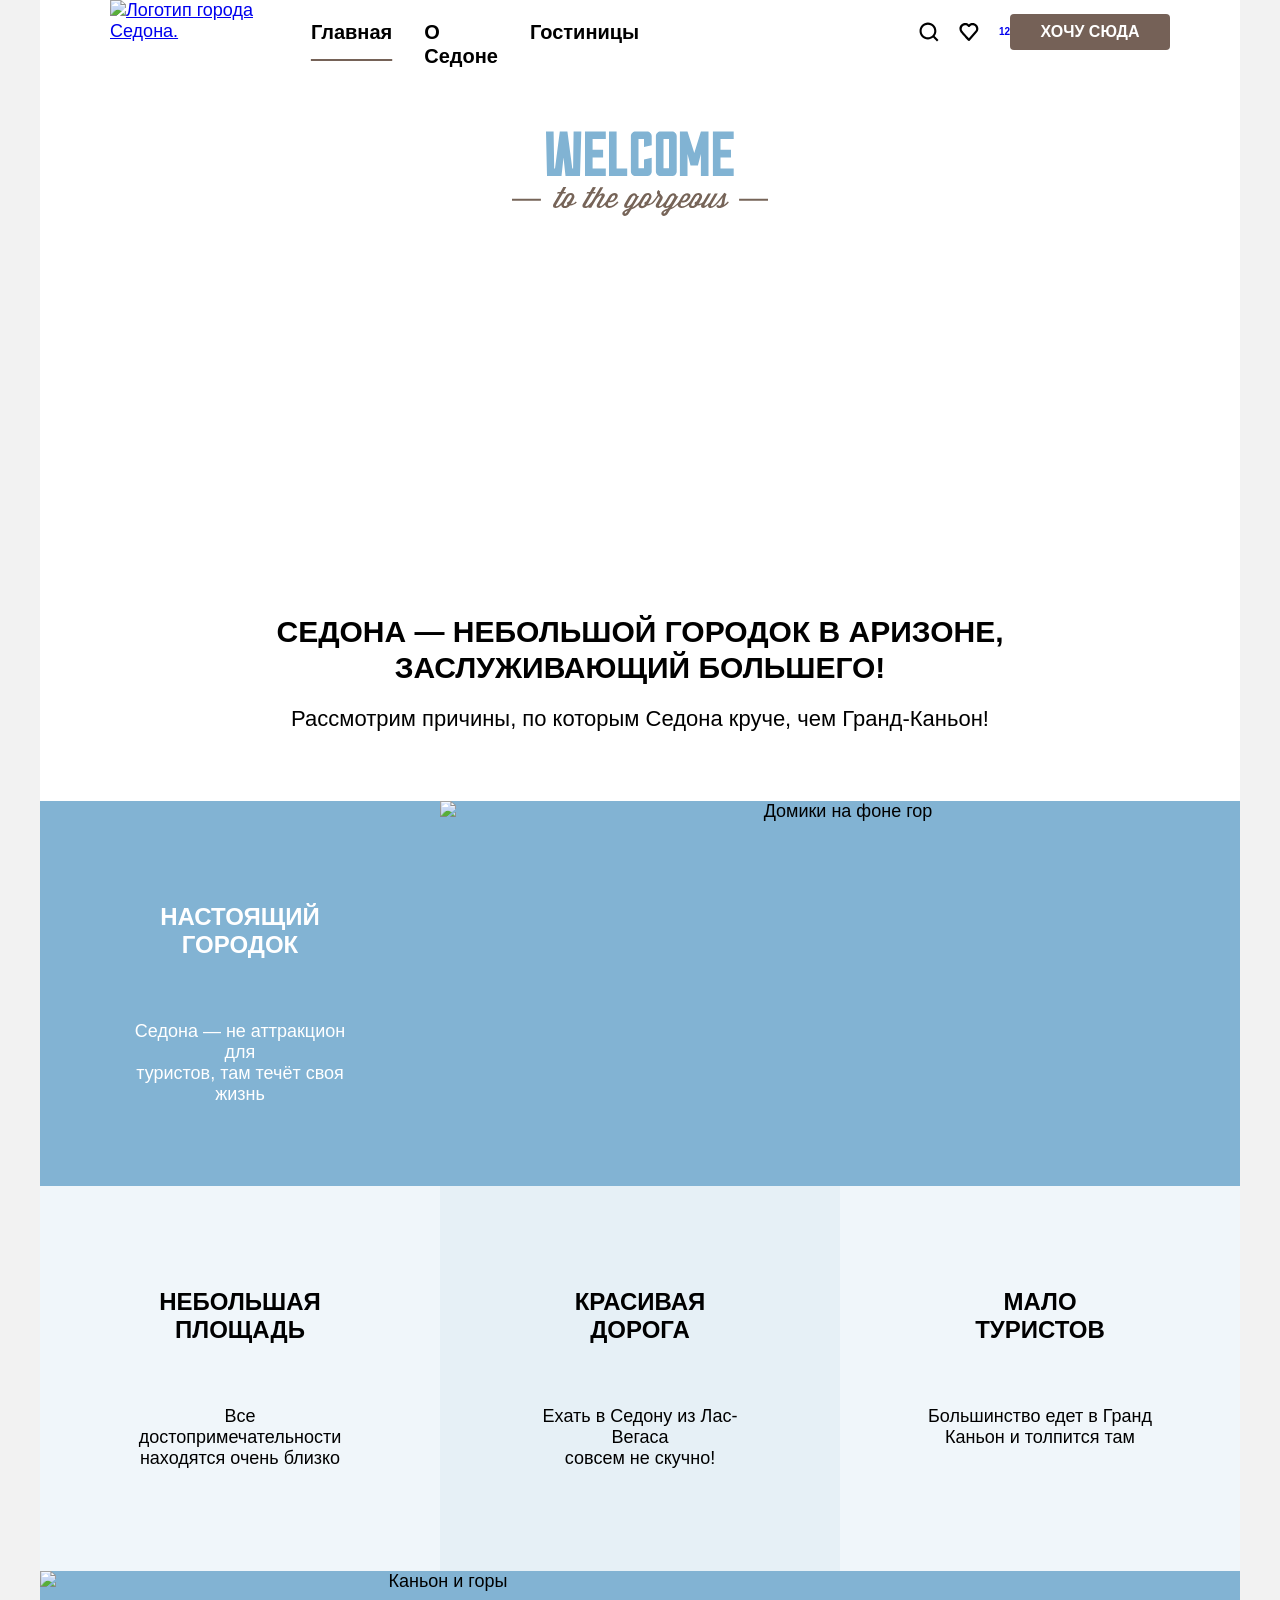
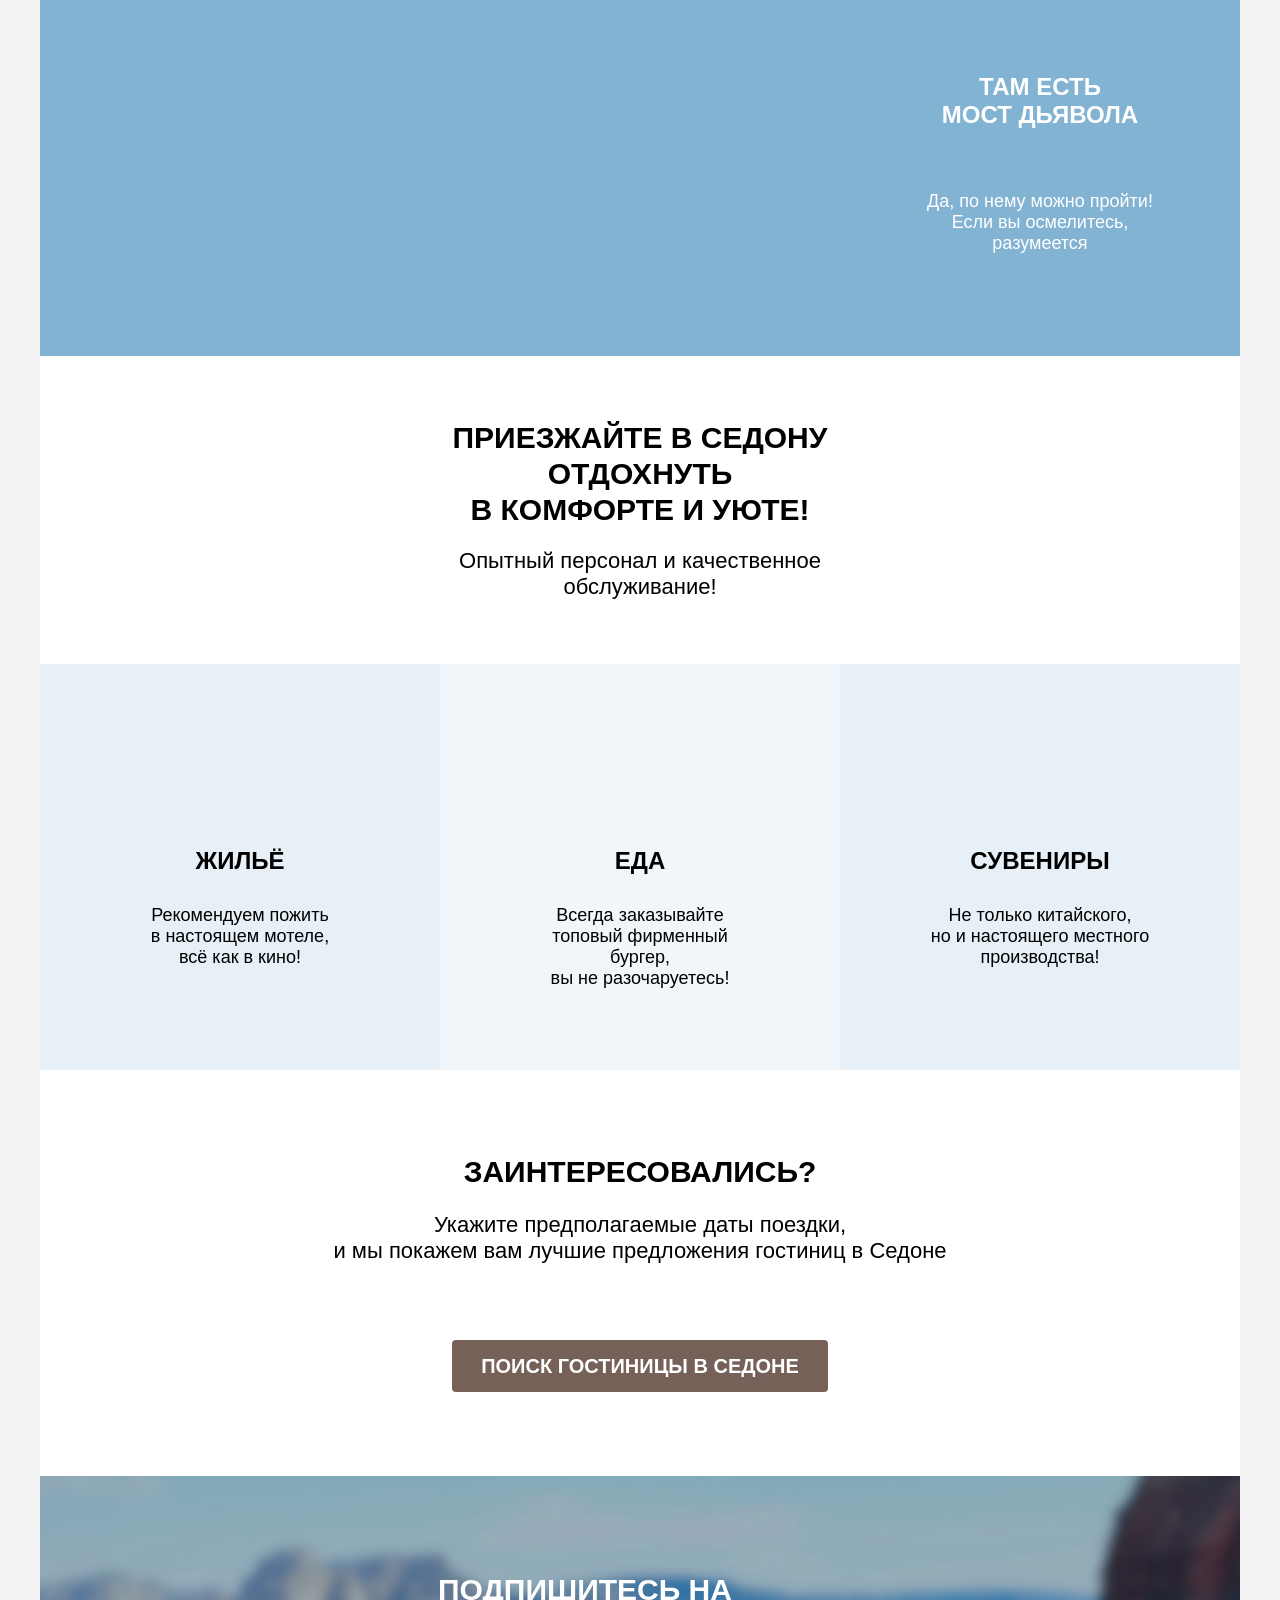
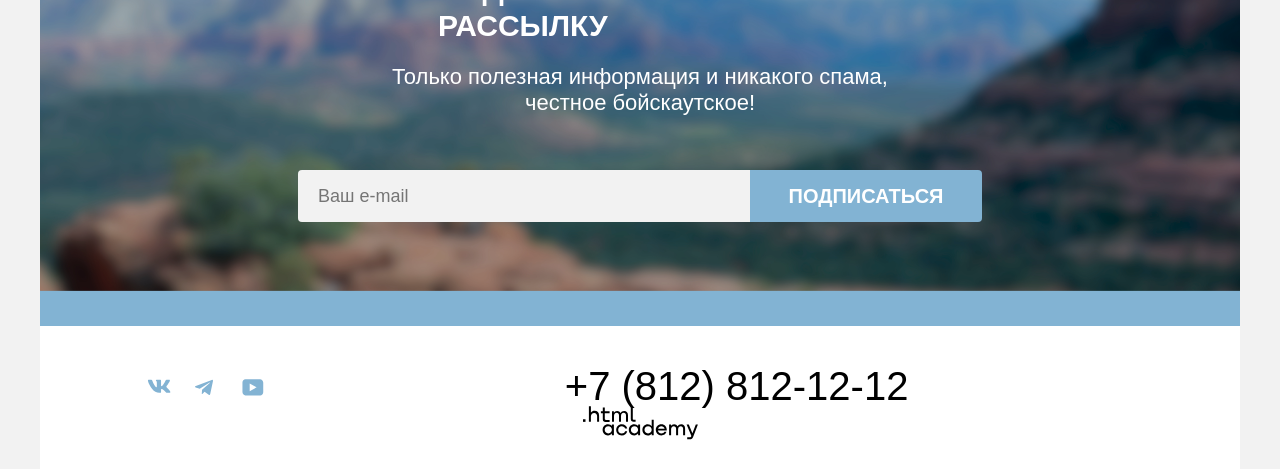
==== commit 630e750b: "update style 1.2" ====
--- a/index.html
+++ b/index.html
@@ -1,11 +1,13 @@
 <!DOCTYPE html>
 <html lang="ru">
+
   <head>
     <meta charset="utf-8">
     <link href="style/style.css" rel="stylesheet">
     <meta name="viewport" content="width=device-width, initial-scale=1.0">
     <title>HTML Academy: Седона</title>
   </head>
+
   <body>
     <!-- Шапка -->
     <header class="page-header" data-test="header">
@@ -21,17 +23,24 @@
             <a class="navigation-link" href="#">О Седоне</a>
           </li>
           <li class="navigation-item">
-            <a class="navigation-link" href="#">Гостиницы</a>
+            <a class="navigation-link" href="catalog.html">Гостиницы</a>
           </li>
         </ul>
         <ul class="navigation-user">
           <li class="navigation-user-item">
-            <a class="navigation-user-link navigation-user-link-search" href="#">
-              <span class="visually-hidden">спан</span>
-            </a>
-          </li>
-          <li class="navigation-user-item">
             <a class="navigation-user-link navigation-user-link-favorite" href="#">
+              <svg class="navigation-icon" aria-hidden="true" focusable="false" width="20" height="20"
+                viewBox="0 0 19 19" fill="none" xmlns="http://www.w3.org/2000/svg">
+                <path
+                  d="M18.5 17.0083L14.8 13.3287C15.8 12.0359 16.5 10.3453 16.5 8.4558C16.5 4.08011 12.9 0.5 8.5 0.5C4.1 0.5 0.5 4.17956 0.5 8.55525C0.5 12.9309 4.1 16.511 8.5 16.511C10.3 16.511 12 15.9144 13.4 14.8204L17.1 18.5L18.5 17.0083ZM8.5 14.5221C5.2 14.5221 2.5 11.837 2.5 8.55525C2.5 5.27348 5.2 2.5884 8.5 2.5884C11.8 2.5884 14.5 5.27348 14.5 8.55525C14.5 11.837 11.8 14.5221 8.5 14.5221Z"
+                  fill="black" />
+              </svg>
+              <svg class="navigation-icon" aria-hidden="true" focusable="false" width="20" height="20"
+                viewBox="0 0 19 17" fill="none" xmlns="http://www.w3.org/2000/svg">
+                <path
+                  d="M9.29282 17C8.99282 17 8.69282 16.9 8.49282 16.6C3.09282 10.5 1.79282 9.1 1.49282 8.7C0.792822 7.8 0.392822 6.6 0.392822 5.4C0.392822 2.4 2.79282 0 5.89282 0C7.19282 0 8.39282 0.5 9.39282 1.3C10.3928 0.5 11.6928 0 12.8928 0C15.8928 0 18.3928 2.4 18.3928 5.4C18.3928 6.7 17.8928 7.9 17.0928 8.8L10.0928 16.7C9.89282 16.9 9.69282 17 9.29282 17ZM3.29282 7.5C3.59282 7.9 6.79282 11.5 9.39282 14.4L15.5928 7.4C16.0928 6.9 16.2928 6.2 16.2928 5.4C16.2928 3.6 14.7928 2.1 12.9928 2.1C11.9928 2.1 10.9928 2.6 10.2928 3.4C9.99282 3.7 9.69282 3.8 9.39282 3.8C9.09282 3.8 8.79282 3.6 8.59282 3.4C7.89282 2.6 6.89282 2.1 5.89282 2.1C4.09282 2.1 2.59282 3.6 2.59282 5.4C2.49282 6.3 2.89282 7 3.29282 7.5C3.19282 7.5 3.19282 7.5 3.29282 7.5Z"
+                  fill="black" />
+              </svg>
               <span class="visually-hidden"></span>
               <span class="notification-number">12</span>
             </a>
@@ -46,36 +55,37 @@
       </section>
       <section class="advantages" data-test="advantages">
         <h2 class="visually-hidden">Преимущества</h2>
-        <p class="lead">Седона — небольшой городок в Аризоне,<br/>
+        <p class="lead">Седона — небольшой городок в Аризоне,<br />
           заслуживающий большего!</p>
         <p class="lead-description">Рассмотрим причины, по которым Седона круче, чем Гранд-Каньон!</p>
         <ul class="advantages-list">
           <li class="advantages-item advantages-item-wide">
             <div class="advantages-wrapper">
-            <h3 class="advantages-title-with-picture">Настоящий</br>городок</h3>
-            <p class="advantages-description-with-picture">Седона — не аттракцион для</br>туристов,
-              там течёт своя</br>жизнь</p>
+              <h3 class="advantages-title-with-picture">Настоящий</br>городок</h3>
+              <p class="advantages-description-with-picture">Седона — не аттракцион для</br>туристов,
+                там течёт своя</br>жизнь</p>
             </div>
             <img class="advantages-image" src="images\city_on_the_mountain.jpg" width="800" height="385"
               alt="Домики на фоне гор">
           </li>
           <li class="advantages-item advantages-light">
             <div class="advantages-wrapper">
-              <h3 class="advantages-title advantages-title-cube">Небольшая<br/>площадь</h3>
-              <p class="advantages-description advantages-description-cube">Все достопримечательности</br>находятся очень
+              <h3 class="advantages-title advantages-title-cube">Небольшая<br />площадь</h3>
+              <p class="advantages-description advantages-description-cube">Все достопримечательности</br>находятся
+                очень
                 близко</p>
             </div>
           </li>
           <li class="advantages-item advantages-dark-accent">
             <div class="advantages-wrapper">
-              <h3 class="advantages-title advantages-title-cube">Красивая<br/>дорога</h3>
+              <h3 class="advantages-title advantages-title-cube">Красивая<br />дорога</h3>
               <p class="advantages-description advantages-title-cube">Ехать в Седону из Лас-Вегаса</br>совсем не скучно!
               </p>
             </div>
           </li>
           <li class="advantages-item advantages-light-second">
             <div class="advantages-wrapper">
-              <h3 class="advantages-title advantages-title-cube">Мало<br/>туристов</h3>
+              <h3 class="advantages-title advantages-title-cube">Мало<br />туристов</h3>
               <p class="advantages-description advantages-title-cube">Большинство едет в Гранд</br>Каньон и толпится там
               </p>
             </div>
@@ -83,43 +93,44 @@
           <li class="advantages-item advantages-item-wide">
             <img class="advantages-image" src="images\bridge_diablo.jpg" width="800" height="385" alt="Каньон и горы">
             <div class="advantages-wrapper">
-            <h3 class="advantages-title-with-picture">Там есть</br>мост дьявола</h3>
-            <p class="advantages-description-with-picture">Да, по нему можно пройти!</br>Если вы осмелитесь,</br>разумеется</p>
+              <h3 class="advantages-title-with-picture">Там есть</br>мост дьявола</h3>
+              <p class="advantages-description-with-picture">Да, по нему можно пройти!</br>Если вы
+                осмелитесь,</br>разумеется</p>
             </div>
           </li>
         </ul>
       </section>
       <section class="infrastructure">
         <h2 class="visually-hidden">Инфраструктура</h2>
-        <h2 class="infrastructure-lead">Приезжайте в Седону отдохнуть<br/> в комфорте и уюте!</h2>
+        <h2 class="infrastructure-lead">Приезжайте в Седону отдохнуть<br /> в комфорте и уюте!</h2>
         <p class="infrastructure-lead-description">Опытный персонал и качественное обслуживание!</p>
         <ul class="infrastructure-list">
           <li class="infrastructure-item infrastructure-item-home infrastructure-item-accent-dark">
-              <h4 class="infrastructure-title">Жильё</h4>
-              <p class="infrastructure-description">Рекомендуем пожить<br/> в настоящем мотеле,<br/>
-                всё как в кино!</p>
+            <h4 class="infrastructure-title">Жильё</h4>
+            <p class="infrastructure-description">Рекомендуем пожить<br /> в настоящем мотеле,<br />
+              всё как в кино!</p>
           </li>
           <li class="infrastructure-item infrastructure-item-food infrastructure-item-accent-light">
             <h4 class="infrastructure-title">Еда</h4>
-            <p class="infrastructure-description">Всегда заказывайте<br/>
-              топовый фирменный бургер,<br/> вы не разочаруетесь!</p>
+            <p class="infrastructure-description">Всегда заказывайте<br />
+              топовый фирменный бургер,<br /> вы не разочаруетесь!</p>
           </li>
           <li class="infrastructure-item infrastructure-item-souvenir infrastructure-item-accent-dark">
             <h4 class="infrastructure-title">Сувениры</h4>
-            <p class="infrastructure-description">Не только китайского,<br/>
-              но и настоящего местного<br/> производства!</p>
+            <p class="infrastructure-description">Не только китайского,<br />
+              но и настоящего местного<br /> производства!</p>
           </li>
         </ul>
       </section>
       <section class="search" data-test="search">
         <h2 class="search-title">Заинтересовались?</h2>
-        <p class="search-description">Укажите предполагаемые даты поездки,<br/>
+        <p class="search-description">Укажите предполагаемые даты поездки,<br />
           и мы покажем вам лучшие предложения гостиниц в Седоне</p>
         <button class="search-button" href="#">Поиск Гостиницы в Седоне</button>
       </section>
       <section class="subscribe" data-test="subscribe">
         <h2 class="subscribe-title">Подпишитесь на рассылку</h2>
-        <p class="subscribe-description">Только полезная информация и никакого спама,<br/>
+        <p class="subscribe-description">Только полезная информация и никакого спама,<br />
           честное бойскаутское!</p>
         <form class="subscribe-form" action="https://htmlacademy.ru/" method="post">
           <p class="subscribe-form-name">
@@ -135,29 +146,47 @@
       <ul class="footer-social-list">
         <li class="footer-social-item">
           <a class="footer-social-link" href="https://vk.com/htmlacademy">
-            <img class="footer-logo-link-vk" src="images\catalog\vk.svg" width="24" height="14" alt="логотип Вконтакте">
-            <span class="visually-hidden"></span>
+            <svg class="icon-footer" aria-hidden="true" focusable="false" width="24" height="14" viewBox="0 0 25 15" fill="none" xmlns="http://www.w3.org/2000/svg">
+              <path fill-rule="evenodd" clip-rule="evenodd" d="M24.1164 1.80445C24.2824 1.25845 24.1164 0.856445 23.3214 0.856445H20.6964C20.0284 0.856445 19.7204 1.20345 19.5534 1.58645C19.5534 1.58645 18.2184 4.78245 16.3274 6.85845C15.7154 7.46045 15.4374 7.65145 15.1034 7.65145C14.9364 7.65145 14.6854 7.46045 14.6854 6.91345V1.80445C14.6854 1.14845 14.5014 0.856445 13.9454 0.856445H9.81738C9.40038 0.856445 9.14938 1.16045 9.14938 1.44945C9.14938 2.07045 10.0954 2.21445 10.1924 3.96245V7.76045C10.1924 8.59345 10.0394 8.74444 9.70538 8.74444C8.81538 8.74444 6.65038 5.53345 5.36538 1.85945C5.11638 1.14445 4.86438 0.856445 4.19338 0.856445H1.56638C0.816382 0.856445 0.666382 1.20345 0.666382 1.58645C0.666382 2.26845 1.55638 5.65645 4.81138 10.1374C6.98138 13.1974 10.0364 14.8564 12.8194 14.8564C14.4884 14.8564 14.6944 14.4884 14.6944 13.8534V11.5404C14.6944 10.8034 14.8524 10.6564 15.3814 10.6564C15.7714 10.6564 16.4384 10.8484 17.9964 12.3234C19.7764 14.0724 20.0694 14.8564 21.0714 14.8564H23.6964C24.4464 14.8564 24.8224 14.4884 24.6064 13.7604C24.3684 13.0364 23.5184 11.9854 22.3914 10.7384C21.7794 10.0284 20.8614 9.26345 20.5824 8.88045C20.1934 8.38945 20.3044 8.17044 20.5824 7.73345C20.5824 7.73345 23.7824 3.30745 24.1154 1.80445H24.1164Z" fill="#83B3D3" alt="Логитип Вконтакте"/>
+              </svg>
           </a>
         </li>
         <li class="footer-social-item">
           <a class="footer-social-link" href="https://twitter.com/htmlacademy">
-            <img class="footer-logo-link-twitter" src="images\catalog\twitter.svg" width="24" height="14"
-              alt="Логитип Твиттер">
+            <svg class="icon-footer" aria-hidden="true" focusable="false" width="18" height="16" viewBox="0 0 18 16" fill="none" xmlns="http://www.w3.org/2000/svg">
+              <path d="M16.785 0.955705L0.840489 7.1042C-0.247661 7.54126 -0.241365 8.14828 0.640845 8.41897L4.73445 9.69597L14.2058 3.72014C14.6537 3.44766 15.0629 3.59424 14.7265 3.89281L7.05283 10.8183H7.05103L7.05283 10.8192L6.77045 15.0387C7.18413 15.0387 7.36669 14.8489 7.59871 14.625L9.58705 12.6915L13.7229 15.7464C14.4855 16.1664 15.0332 15.9506 15.2229 15.0405L17.9379 2.2453C18.2158 1.13107 17.5126 0.626562 16.785 0.955705Z" fill="#83B3D3" alt="Логитип Твиттер"/>
+              </svg>
             <span class="visually-hidden"></span>
           </a>
         </li>
         <li class="footer-social-item">
           <a class="footer-social-link" href="https://www.youtube.com/channel/UChUxTMjJGo-JDRY8pNTGL2g">
-            <img class="footer-logo-link-youtube" src="images\catalog\youtube.svg" width="24" height="14"
-              alt="Логотип Youtube">
+            <svg class="icon-footer" aria-hidden="true" focusable="false" width="22" height="17" viewBox="0 0 23 18" fill="none" xmlns="http://www.w3.org/2000/svg">
+              <path d="M18.9402 0.356445H3.50738C1.64668 0.356445 0.333252 1.9502 0.333252 3.75645V13.8502C0.333252 15.7627 1.64668 17.3564 3.50738 17.3564H19.1591C20.8009 17.3564 22.3333 15.7627 22.3333 13.9564V3.75645C22.1143 1.9502 20.8009 0.356445 18.9402 0.356445ZM7.99494 12.8939V4.81894L15.3283 8.85645L7.99494 12.8939Z" fill="#83B3D3" alt="Логотип Youtube"/>
+              </svg>
             <span class="visually-hidden"></span>
           </a>
         </li>
       </ul>
       <a class="footer-phone" href="tel:+78128121212">+7 (812) 812-12-12</a>
       <a class="copyright" href="https://htmlacademy.ru/">
-        <img class="footer-logo-link-academy" src="images\html_academy.svg" width="115" height="33"
-          alt="Лого html Academy">
+        <svg class="footer-logo-link-academy" width="115" height="34" viewBox="0 0 115 34" fill="none" xmlns="http://www.w3.org/2000/svg">
+          <path d="M0 13.2564V15.8564H2.5V13.2564H0Z" fill="black"/>
+          <path d="M11.6 4.85645C10 4.85645 8.8 5.55645 8 6.55645H7.9V0.356445H5.9V15.8564H7.9V10.5564C7.9 8.45645 9.2 6.95645 11.2 6.95645C13 6.95645 14.1 8.35645 14.1 10.1564V15.8564H16.1V9.75644C16.2 6.75644 14.3 4.85645 11.6 4.85645Z" fill="black"/>
+          <path d="M26.6 5.15645H21.8V1.45645H19.8V5.25645H17.9V7.25645H19.8V13.2564C19.8 14.9564 20.8 15.9564 22.5 15.9564H26.6V13.9564H22.9C22.2 13.9564 21.8 13.5564 21.8 12.8564V7.15645H26.6V5.15645Z" fill="black"/>
+          <path d="M41.1 4.95645C39.5 4.95645 38.2 5.75644 37.6 7.05645H37.5C36.9 5.85645 35.7 4.95645 34.1 4.95645C32.7 4.95645 31.6 5.75645 31 6.75645H30.9V5.15645H29V15.7564H31V10.3564C31 8.35645 32 6.85645 33.6 6.85645C35.1 6.85645 36 7.85645 36 9.45645V15.7564H38V10.1564C38 7.75645 39.4 6.85645 40.6 6.85645C42.1 6.85645 43 7.85645 43 9.45645V15.7564H45V9.25644C45.1 6.75644 43.6 4.95645 41.1 4.95645Z" fill="black"/>
+          <path d="M47.8 13.0564C47.8 14.7564 48.8 15.7564 50.6 15.7564H52.6V13.7564H50.9C50.2 13.7564 49.8 13.3564 49.8 12.6564V0.356445H47.8V13.0564Z" fill="black"/>
+          <path d="M28.9 20.0564C28 18.9564 26.7 18.2564 25 18.2564C21.9 18.2564 19.6 20.5564 19.6 23.8564C19.6 27.1564 21.9 29.4564 25 29.4564C26.8 29.4564 28 28.6564 28.8 27.5564H28.9V29.1564H30.9V18.5564H28.9V20.0564ZM25.3 27.4564C23.1 27.4564 21.7 25.8564 21.7 23.8564C21.7 21.8564 23.1 20.2564 25.3 20.2564C27.5 20.2564 28.9 21.8564 28.9 23.8564C28.9 25.7564 27.5 27.4564 25.3 27.4564Z" fill="black"/>
+          <path d="M44.2 22.3564C43.7 19.9564 41.6 18.2564 38.8 18.2564C35.4 18.2564 33.2 20.7564 33.2 23.8564C33.2 26.9564 35.4 29.4564 38.8 29.4564C41.6 29.4564 43.7 27.6564 44.2 25.2564H42.1C41.7 26.5564 40.4 27.5564 38.8 27.5564C36.6 27.5564 35.2 25.9564 35.2 23.9564C35.2 21.9564 36.6 20.3564 38.8 20.3564C40.4 20.3564 41.6 21.3564 42.1 22.5564H44.2V22.3564Z" fill="black"/>
+          <path d="M55.1 20.0564C54.2 18.9564 52.9 18.2564 51.2 18.2564C48.1 18.2564 45.8 20.5564 45.8 23.8564C45.8 27.1564 48.1 29.4564 51.2 29.4564C53 29.4564 54.2 28.6564 55 27.5564H55.1V29.1564H57.1V18.5564H55.1V20.0564ZM51.5 27.4564C49.3 27.4564 47.9 25.8564 47.9 23.8564C47.9 21.8564 49.3 20.2564 51.5 20.2564C53.7 20.2564 55.1 21.8564 55.1 23.8564C55.1 25.7564 53.6 27.4564 51.5 27.4564Z" fill="black"/>
+          <path d="M68.7 20.1564C67.8 19.0564 66.5 18.2564 64.8 18.2564C61.7 18.2564 59.4 20.5564 59.4 23.8564C59.4 27.1564 61.6 29.4564 64.8 29.4564C66.5 29.4564 67.8 28.6564 68.6 27.6564H68.7V29.1564H70.7V13.7564H68.7V20.1564ZM65.1 27.4564C62.9 27.4564 61.5 25.8564 61.5 23.8564C61.5 21.8564 62.9 20.2564 65.1 20.2564C67.3 20.2564 68.7 21.8564 68.7 23.8564C68.6 25.8564 67.2 27.4564 65.1 27.4564Z" fill="black"/>
+          <path d="M78.3 18.2564C75 18.2564 72.8 20.7564 72.8 23.8564C72.8 26.8564 74.9 29.4564 78.3 29.4564C80.8 29.4564 82.8 28.1564 83.5 25.8564H81.4C80.9 26.8564 79.8 27.4564 78.4 27.4564C76.5 27.4564 75.1 26.1564 75 24.5564H83.8C84 20.9564 81.8 18.2564 78.3 18.2564ZM78.3 20.1564C80 20.1564 81.3 21.1564 81.6 22.7564H75.1C75.4 21.2564 76.6 20.1564 78.3 20.1564Z" fill="black"/>
+          <path d="M98.2 18.2564C96.6 18.2564 95.3 19.0564 94.6 20.2564H94.5C93.9 19.0564 92.7 18.2564 91.1 18.2564C89.7 18.2564 88.6 18.9564 88 20.0564V18.5564H86.1V29.1564H88.1V23.7564C88.1 21.7564 89.1 20.3564 90.7 20.2564C92.2 20.2564 93.1 21.2564 93.1 22.8564V29.1564H95.1V23.5564C95.1 21.1564 96.5 20.2564 97.7 20.2564C99.2 20.2564 100.1 21.2564 100.1 22.8564V29.1564H102.1V22.6564C102.2 20.0564 100.7 18.2564 98.2 18.2564Z" fill="black"/>
+          <path d="M109.4 27.3564L105.8 18.4564H103.6L108.4 30.0564C108.1 30.9564 107.7 31.2564 106.7 31.2564H104.2V33.2564H106.7C108.5 33.2564 109.5 32.4564 110.2 30.6564L114.9 18.4564H112.8L109.4 27.3564Z" fill="black"/>
+          </svg>
+<!--         <img class="footer-logo-link-academy" src="images\html_academy.svg" width="115" height="33"
+          alt="Лого html Academy"> -->
+        </a>
     </footer>
   </body>
 </html>
--- a/style/style.css
+++ b/style/style.css
@@ -3,15 +3,17 @@
 *::after {
   box-sizing: border-box;
 }
+
 @font-face {
-  font-family:  "PT Sans";
+  font-family: "PT Sans";
   font-style: normal;
   font-weight: 400;
   src: url("../fonts/ptsans-400.woff2") format("woff2");
   font-display: swap;
 }
+
 @font-face {
-  font-family:  "PT Sans";
+  font-family: "PT Sans";
   font-style: normal;
   font-weight: 700;
   src: url("../fonts/ptsans-700.woff2")format("woff2");
@@ -31,10 +33,10 @@
   padding: 0 40px 0 40px;
 }
 
-.list-reset{
-margin: 0;
-padding: 0;
-list-style: none;
+.list-reset {
+  margin: 0;
+  padding: 0;
+  list-style: none;
 }
 
 .visually-hidden {
@@ -44,7 +46,7 @@
   margin: -1px;
   padding: 0;
   border: 0;
-/*   white-space: 0; */
+  /*   white-space: 0; */
   clip-path: inset(100%);
   clip: rect(0 0 0 0);
   overflow: hidden;
@@ -56,7 +58,7 @@
 .navigation-user-link-favorite,
 .navigation-user-item,
 .header-button {
-  font-family: "PT Sans", "Arial", sans-serif;
+  font-family: "PT Sans", sans-serif;
   line-height: 24px;
   font-weight: 700;
   font-size: 20px;
@@ -64,7 +66,7 @@
   list-style: none;
 }
 
-.header-button{
+.header-button {
   background-color: #756157;
   color: white;
   border-radius: 4px;
@@ -77,25 +79,41 @@
   border: none;
   margin: 0;
   padding: 0;
-}
+  cursor: pointer;
+}
+
+
+.header-button:hover {
+  background-color: #615048;
+}
+
+.header-button:focus {
+  background-color: #615048;
+}
+
+.header-button:active {
+  opacity: 30%;
+}
+
 
 .page-header {
   margin: 0;
-  padding: 0;
+  padding: 0 70px;
   min-width: 1200px;
   height: 64px;
+  background-color: white;
 }
 
 .navigation {
-  background-color: white;
   margin: 0;
   padding: 0;
   display: flex;
   height: 64px;
+  justify-content: space-between;
 }
 
 .navigation-logo {
-  padding-left: 70px;
+  padding: 0;
 }
 
 .navigation-list {
@@ -107,7 +125,7 @@
   min-width: 339px;
   list-style: none;
   margin: 0;
-  padding: 0 auto 0 32px;
+  padding: 0;
 }
 
 .navigation-item {
@@ -115,15 +133,20 @@
   padding: 0;
 }
 
-.navigation-link{
+.navigation-link {
   display: flex;
   margin: 0;
   padding: 20px 16px;
   color: inherit;
+  list-style-type: none;
+}
+
+.navigation-link:focus {
+  color: #00e48c;
 }
 
 .navigation-link-current {
-  text-decoration: underline solid black;
+  text-decoration: underline solid #756257;
   text-decoration-thickness: 2px;
   text-underline-offset: 20px;
 }
@@ -136,73 +159,67 @@
 .navigation-user-item {
   margin: 14px 0 14px 285px;
   padding: 0;
+  display: flex;
+  align-items: center;
 }
 
 .navigation-user-link {
   padding: 0;
   margin: 0;
-}
-
-.navigation-user-link-favorite {
-  width: 20px;
-  height: 20px;
-  background-image: url("../images/catalog/vector_heart_favorite.svg");
-  background-repeat: no-repeat;
-  margin: 0;
-  padding: 0;
-}
-
-.navigation-user-link-search {
-  width: 20px;
-  height: 20px;
-  background-image: url("../images/catalog/vector_search.svg");
-  background-repeat: no-repeat;
-  margin: 0;
-  padding: 0;
-}
+  display: flex;
+  align-items: center;
+}
+
+.navigation-icon {
+  margin-right: 20px;
+  cursor: pointer;
+}
+
+.navigation-user-link-favorite {}
+
+.navigation-user-link-search {}
 
 .notification-number {
-}
-.advantages-image {
-}
-.page-header-logo {
-}
+  font-size: 10px;
+  margin: 0;
+  padding: 0;
+}
+
+.advantages-image {}
+
+.page-header-logo {}
 
 .main-index {
   background-color: white;
 }
 
-.hero-logo {
+.hero-main-picture {
+  background-image: url("../images/divider.png"), url("../images/welcome_to_sedona.svg"), url("../images/welcome.jpg");
+  min-width: 1200px;
+  min-height: 486px;
+  background-repeat: no-repeat, no-repeat, no-repeat;
+  background-position: center bottom, center center;
+}
+
+
+/*  .hero {
+  background-image: url("../images/welcome_to_sedona.svg");
   margin: 0;
   padding-top: 51px;
   padding-left: 371px;
   min-width: 458px;
   min-height: 352px;
+  background-repeat: no-repeat;
+
+  background-position: center;
 }
 
 .hero-main-picture {
-  background-image: url("../images/divider.png"), url("../images/welcome_to_sedona.svg"), url("../images/welcome.jpg");
-  min-width: 1200px;
-  min-height: 486px;
-  background-repeat: no-repeat,no-repeat,no-repeat;
-  background-position: center bottom, center center;
-}
-
-/* .hero::after {
-  background-image: url("../images/welcome_to_sedona.svg");
-  min-width: 1200px;
-  min-height: 486px;
-  background-repeat: no-repeat;
-  background-position: center;
-}
-
-.hero-main-picture::before {
   min-width: 1200px;
   min-height: 486px;
   background-image: url("../images/welcome.jpg");
   background-repeat: no-repeat;
   background-position: center;
-  z-index: ;
 }
 
 .hero-main-picture-divider {
@@ -211,7 +228,8 @@
   background-image: url("../images/divider.png");
   background-repeat: no-repeat;
   background-position: center bottom;
-} */
+}
+ */
 
 .lead {
   margin: 64px 0 20px 0;
@@ -459,10 +477,19 @@
   color: white;
   background-color: #756157;
   text-transform: uppercase;
+  display: inline-block;
+}
+
+.search-button:hover {
+  background-color: #615048;
+}
+
+.search-button:active {
+  opacity: 30%;
 }
 
 .subscribe {
-  background-image:  url("../images/catalog/subscribe_page_blur.png");
+  background-image: url("../images/catalog/subscribe_page_blur.png");
   background-repeat: no-repeat;
   background-color: #82B3D3;
   text-transform: uppercase;
@@ -508,7 +535,7 @@
 }
 
 .subscribe-button {
-  background-color:#82B3D3;
+  background-color: #82B3D3;
   font-size: 20px;
   font-weight: 700;
   line-height: 36px;
@@ -520,6 +547,22 @@
   padding: 0;
   border-radius: 0 4px 4px 0;
   border: none;
+  font-family: "PT Sans", sans-serif;
+  display: inline-block;
+  cursor: pointer;
+}
+
+.subscribe-button:hover {
+  background-color: #68A2CA;
+}
+
+.subscribe-button:active {
+  background-color: #82B3D3;
+  opacity: 30%;
+}
+
+.subscribe-button:focus {
+  background-color: #68A2CA;
 }
 
 .page-footer {
@@ -536,23 +579,68 @@
   padding: 0;
   display: flex;
   list-style: none;
+  justify-content: center;
+  width: 142px;
+  height: 40px;
 }
 
 .footer-social-link {
-  margin-right: 12px;
+  margin: 0;
+  padding: 0;
 }
 
 .footer-social-item {
-}
-.footer-logo-link-vk {
-}
-.footer-logo-link-twitter {
-}
-.footer-logo-link-youtube {
-}
+  width: 47.33px;
+  height: 40px;
+  margin: 0;
+  padding: 0;
+}
+
+.icon-footer {
+  display: flex;
+  margin: 13px 11.67px 13px;
+  cursor: pointer;
+  text-decoration: none;
+}
+
+.icon-footer:hover {
+  color: #83B3D3;
+}
+
+.icon-footer:focus {
+  color: #68A2CA;
+}
+
+.icon-footer:active {
+  color: #68A2CA;
+  opacity: 30%;
+}
+
 .copyright {
-}
+  margin: 0;
+  padding: 0;
+  display: flex;
+  width: 115px;
+  height: 33px;
+}
+
 .footer-logo-link-academy {
+  margin-bottom: -5px;
+  padding: 0;
+  text-decoration: none;
+}
+
+.footer-logo-link-academy:hover {
+  color: #756157;
+}
+
+.footer-logo-link-academy:focus {
+  color: #756157;
+}
+
+.footer-logo-link-academy:active {
+  color: #756157;
+  opacity: 30%;
 }
 
 .footer-phone {
@@ -562,6 +650,18 @@
   line-height: 40px;
   text-decoration: none;
   color: inherit;
+}
+
+.footer-phone:hover {
+  color: #756157;
+}
+
+.footer-phone:focus {
+  color: #756157;
+}
+
+.footer-phone:active {
+  opacity: 30%;
 }
 
 .placeholder-form {
@@ -602,8 +702,8 @@
 }
 
 .for-tittle-and-breabcrumbs {
-  min-width: 1060px;
-  min-height: 107px;
+  width: 1060px;
+  height: 107px;
 }
 
 .inner-title {
@@ -620,10 +720,11 @@
   margin: 0;
   padding: 0;
   list-style: none;
-}
-
-.breadcrumbs-item{
-  background-image: url("../images/catalog/vector_more.svg");
+  justify-content: left;
+  align-items: self-end;
+}
+
+.breadcrumbs-item:nth-last-of-type(1n) {
   background-repeat: no-repeat;
   color: #ffffff;
   font-size: 16px;
@@ -632,20 +733,22 @@
   min-width: 6.39px;
   min-height: 9.94px;
   text-decoration: none;
-}
-
-.breadcrumbs-link{
-  background-image: url("../images/catalog/vector_home_breadcrumbs.svg");
-  background-repeat: no-repeat;
-  color: #ffffff;
-  min-width: 12px;
-  min-height: 12px;
-  text-decoration: none;
+  margin: 0;
+  padding-right: 10px;
+  padding-left: 10px;
+  /* сделать отступы только с одной стороны */
+}
+
+.breadcrumbs-link {
+  padding: 0;
 }
 
 .hotels-filter-group {
-  margin: 0;
-  padding: 0;
+  margin-right: 70px;
+  margin-left: 0;
+  padding: 0;
+  width: 150.43px;
+  height: 157px;
 }
 
 .hotels-filter-list {
@@ -655,8 +758,11 @@
 }
 
 .housing-filter-group {
-  margin: 0;
-  padding: 0;
+  margin-right: 140px;
+  margin-left: 0;
+  padding: 0;
+  width: 150.43px;
+  height: 157px;
 }
 
 .housing-filter-list {
@@ -670,7 +776,6 @@
 .housing-filter-title {
   margin: 0;
   padding-bottom: 32px;
-  padding-right: 70px;
   color: #ffffff;
   font-weight: 700;
   font-size: 20px;
@@ -678,24 +783,64 @@
 }
 
 .hotels-filter-item,
-.housing-filter-item {
+.housing-filter-item {   /* убрать отступы у последнего элемента !! */
+  margin: 0;
   padding-bottom: 16px;
-  padding-right: 140.15px;
   color: #ffffff;
   font-size: 18px;
   line-height: 23px;
   font-weight: 400;
 }
 
+/* Check */
+
 .control {
-}
+  /* padding-left: 1.2em; */
+}
+
+.control-input {
+/*   position: absolute;
+  -webkit-appearance: none;
+  -moz-appearance: none;
+  appearance: none; */
+  cursor: pointer;
+  width: 20px;
+  height: 20px;
+  margin: 0;
+  padding: 0;
+}
+
+/*  .checkbox__box__control {
+  position: absolute;
+  margin-top: 0.1em;
+  margin-left: -1.1em;
+  width: 20px;
+  height: 20px;
+  border-radius: 4px;
+  border: none;
+  background-color: white;
+ } */
+
+ /* Checked */
+
+/*  .control-input:checked + .check__box {
+  background-color: #4A90E2;
+  background-image: url(../images/catalogvector_daw.svg);
+}
+
+.control-input:focus + .check__box {
+  box-shadow: 0 0 0 0.1em #4A90E2,
+  0 0 0 0.2em #7ED321;
+} */
+
 
 .price-filter-group {
   display: flex;
   flex-wrap: wrap;
   width: 288px;
-  min-height: 160px;
-  margin: 0;
+  height: 160px;
+  margin-right: 67px;  /*  по макету 70px !!! */
+  margin-left: 0;
   padding: 0;
 }
 
@@ -719,6 +864,7 @@
   height: 48px;
   margin-right: 2px;
   padding: 12px 0 12px 20px;
+  font-family: "PT Sans", "Arial", sans-serif;
 }
 
 .field-input-price-second {
@@ -731,6 +877,7 @@
   width: 143px;
   height: 48px;
   padding: 12px 0 12px 20px;
+  font-family: "PT Sans", "Arial", sans-serif;
 }
 
 .range-input {
@@ -749,7 +896,6 @@
 
 .block-for-button {
   margin-top: 56px;
-  margin-left: 70px;
   padding: 0;
   width: 191px;
   height: 104px;
@@ -770,7 +916,20 @@
   font-size: 16px;
   line-height: 20px;
   text-align: center;
-}
+  font-family: "PT Sans", "Arial", sans-serif;
+}
+.subscribe-button-apply:hover {
+  background-color: #68A2CA;
+}
+
+.subscribe-button-apply:focus {
+  background-color: #68A2CA;
+}
+
+.subscribe-button-apply:active {
+  opacity: 30%;
+}
+
 
 .subscribe-button-reset {
   cursor: pointer;
@@ -787,9 +946,24 @@
   font-size: 16px;
   line-height: 20px;
   text-align: center;
-}
-
-.all-subject{
+  font-family: "PT Sans", "Arial", sans-serif;
+}
+
+.subscribe-button-reset:hover {
+  opacity: 30%;
+}
+
+.subscribe-button-reset:active {
+  opacity: 10%;
+}
+
+.subscribe-button-reset:focus {
+  color: white;
+}
+
+
+
+.all-subject {
   display: flex;
   flex-wrap: wrap;
   width: 1060px;
@@ -824,6 +998,8 @@
   font-size: 30px;
   line-height: 36px;
   font-weight: 700;
+  display: flex;
+  align-items: center;
 }
 
 .catalog-card-select {
@@ -837,15 +1013,22 @@
   border-radius: 4px;
   margin: 0;
   padding: 14px 20px 14px 20px;
-}
-
-/* .all-cards {
-  width: 1060px;
-  height: 896px;
-  border: 1px solid black;
-  margin: 40px 70px 40px 70px;
-  padding: 0;
-} */
+  cursor: pointer;
+}
+
+.catalog-card-select:hover {
+  border-color: #68A2CA;
+}
+
+.catalog-card-select:focus {
+  border-color: #68A2CA;
+}
+
+.catalog-card-select:active {
+  border-color: #68A2CA;
+}
+
+
 
 .catalog-card-list {
   display: grid;
@@ -867,8 +1050,7 @@
   border-radius: 4px;
 }
 
-.catalog-card-amara-img {
-}
+.catalog-card-amara-img {}
 
 .catalog-card-title-link {
   grid-column: 1 / -1;
@@ -897,7 +1079,7 @@
   width: 140px;
   height: 36px;
   background-color: #756157;
-  color:#ffffff;
+  color: #ffffff;
   border: none;
   border-radius: 4px;
   text-transform: uppercase;
@@ -908,13 +1090,27 @@
   margin: 0;
   padding: 0;
   cursor: pointer;
-}
+  font-family: "PT Sans", sans-serif;
+}
+
+.more-details:hover {
+  background-color: #615048;
+}
+
+.more-details:focus {
+  background-color: #615048;
+}
+
+.more-details:active {
+  opacity: 30%;
+}
+
 
 .favorites {
   width: 140px;
   height: 36px;
-  background-color:#82B3D3;
-  color:#ffffff;
+  background-color: #82B3D3;
+  color: #ffffff;
   border: none;
   border-radius: 4px;
   text-transform: uppercase;
@@ -925,13 +1121,26 @@
   margin: 0;
   padding: 0;
   cursor: pointer;
+  font-family: "PT Sans", sans-serif;
+}
+
+.favorites:hover {
+  background-color: #68A2CA;
+}
+
+.favorites:focus {
+  background-color: #68A2CA;
+}
+
+.favorites:active {
+  opacity: 30%;
 }
 
 .favorites-green {
   width: 140px;
   height: 36px;
   background-color: #7DB54F;
-  color:#ffffff;
+  color: #ffffff;
   border: none;
   border-radius: 4px;
   text-transform: uppercase;
@@ -942,6 +1151,19 @@
   margin: 0;
   padding: 0;
   cursor: pointer;
+  font-family: "PT Sans", sans-serif;
+}
+
+.favorites-green:hover {
+  background-color: #6C9E42;
+}
+
+.favorites-green:focus {
+  background-color: #6C9E42;
+}
+
+.favorites-green:active {
+  opacity: 30%;
 }
 
 .four-stars {
@@ -970,7 +1192,7 @@
   padding: 0;
 }
 
- fieldset{
+fieldset {
   border: 0;
 }
 
@@ -999,19 +1221,45 @@
   font-weight: 700;
 }
 
+.pagination-item:hover {
+  background-color: #68A2CA;
+}
+
+.pagination-item:focus {
+  background-color: #68A2CA;
+}
+.pagination-item:active {
+  background-color: #68A2CA;
+}
+
 .pagination-link {
   text-align: center;
-  min-width: 60px;
-  min-height: 60px;
-  border-radius: 4px;
   text-decoration: none;
   color: inherit;
 }
+
+/* .pagination-link:hover {
+  background-color: #68A2CA;
+}
+
+.pagination-link:focus {
+  background-color: orangered;
+} */
+
+.pagination-link:active {
+  opacity: 30%;
+}
+
 
 .pagination-item-clear {
   color: #000000;
   background-color: #F2F2F2;
 }
+
+.pagination-item-clear:hover {
+  background-color: #F2F2F2;
+}
+
 
 .subscribe-catalog {
   background-color: #ffffff;
@@ -1039,29 +1287,3 @@
   padding-top: 14px;
   padding-bottom: 14px;
 }
-
-
-
-/* .navigation-list a:hover,
-.navigation-item a:focus,
-.navigation-user a:hover,
-.navigation-user-item a:focus {
-  position: relative;
-} */
-
-/* .navigation-link:before {
-  content: '';
-  position: absolute;
-  width: 100%;
-  height: 2px;
-  background: #000;
-  left: 0;
-  bottom: 0;
-  transition: .5s;
-  transform: scale(0);
-  transform-origin: center;
-} */
-
-/* .navigation-link:hover:before {
-  transform: scale(1);
-} */
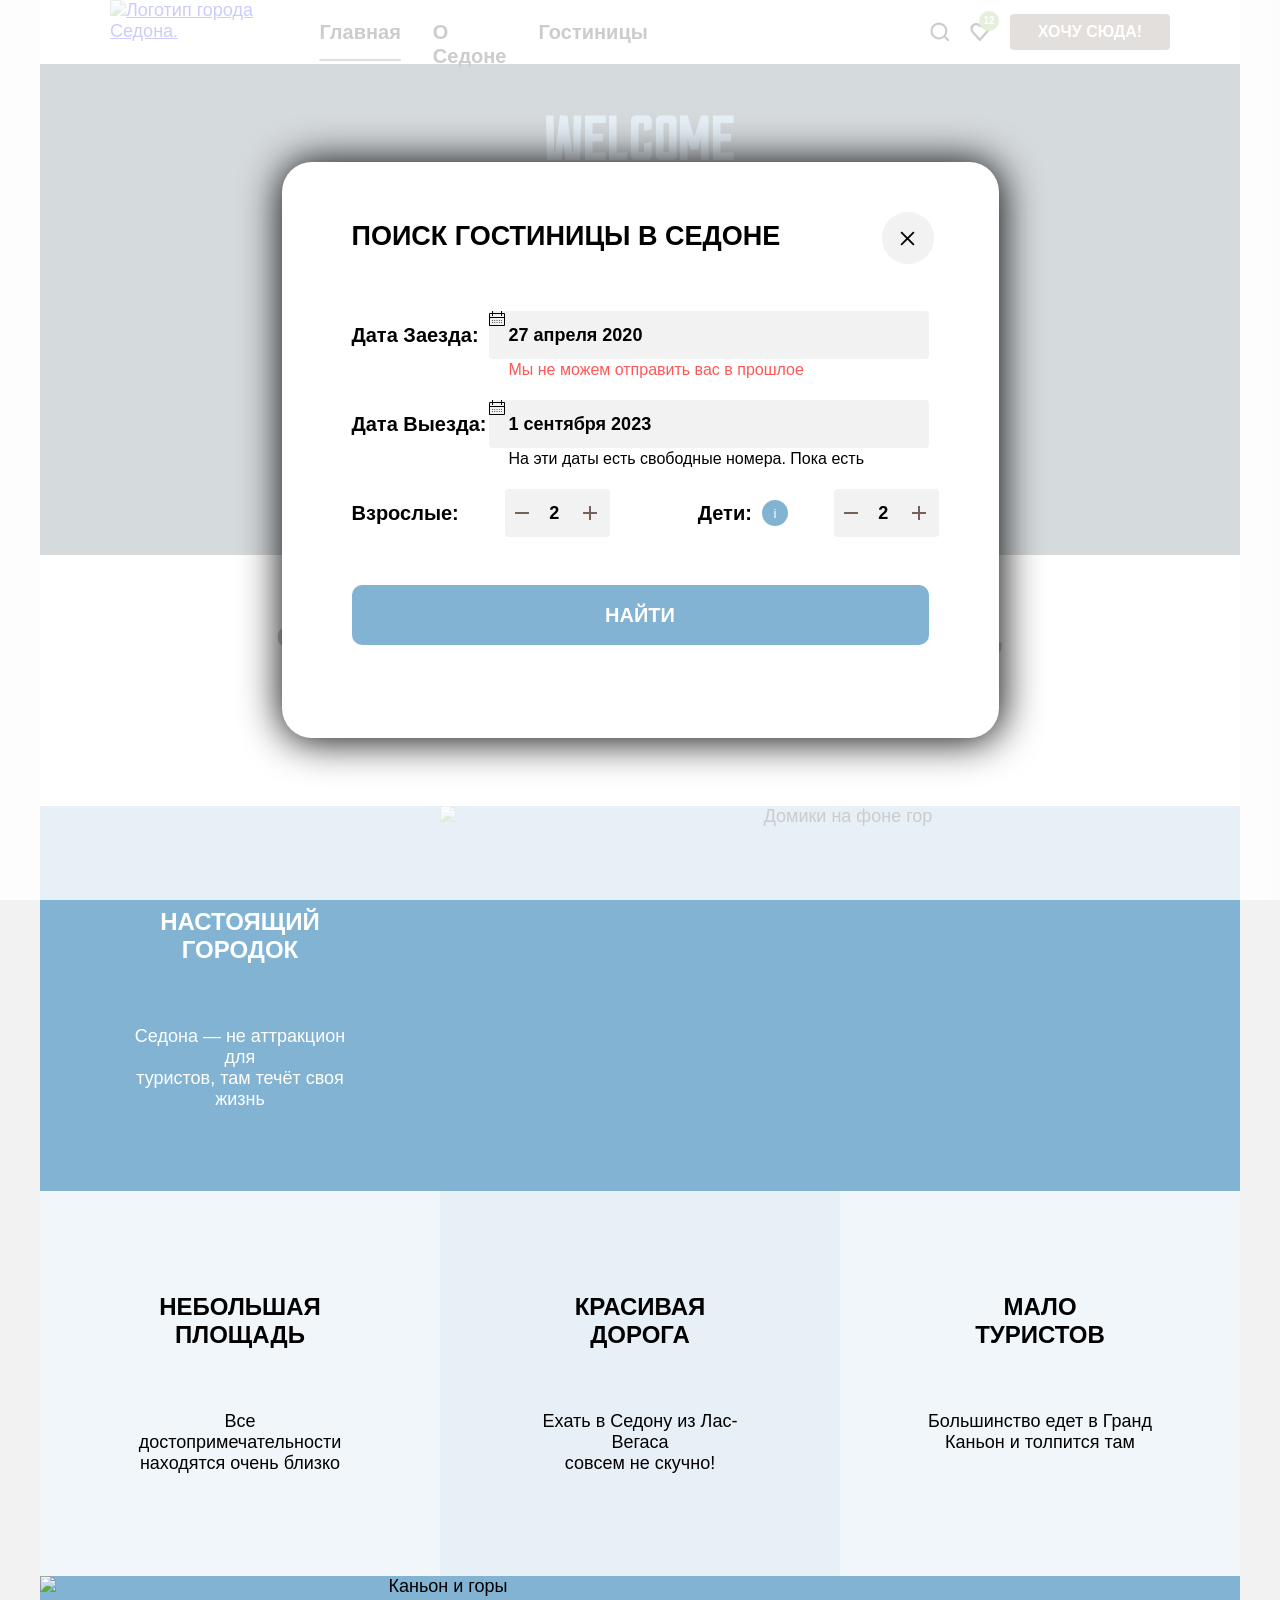
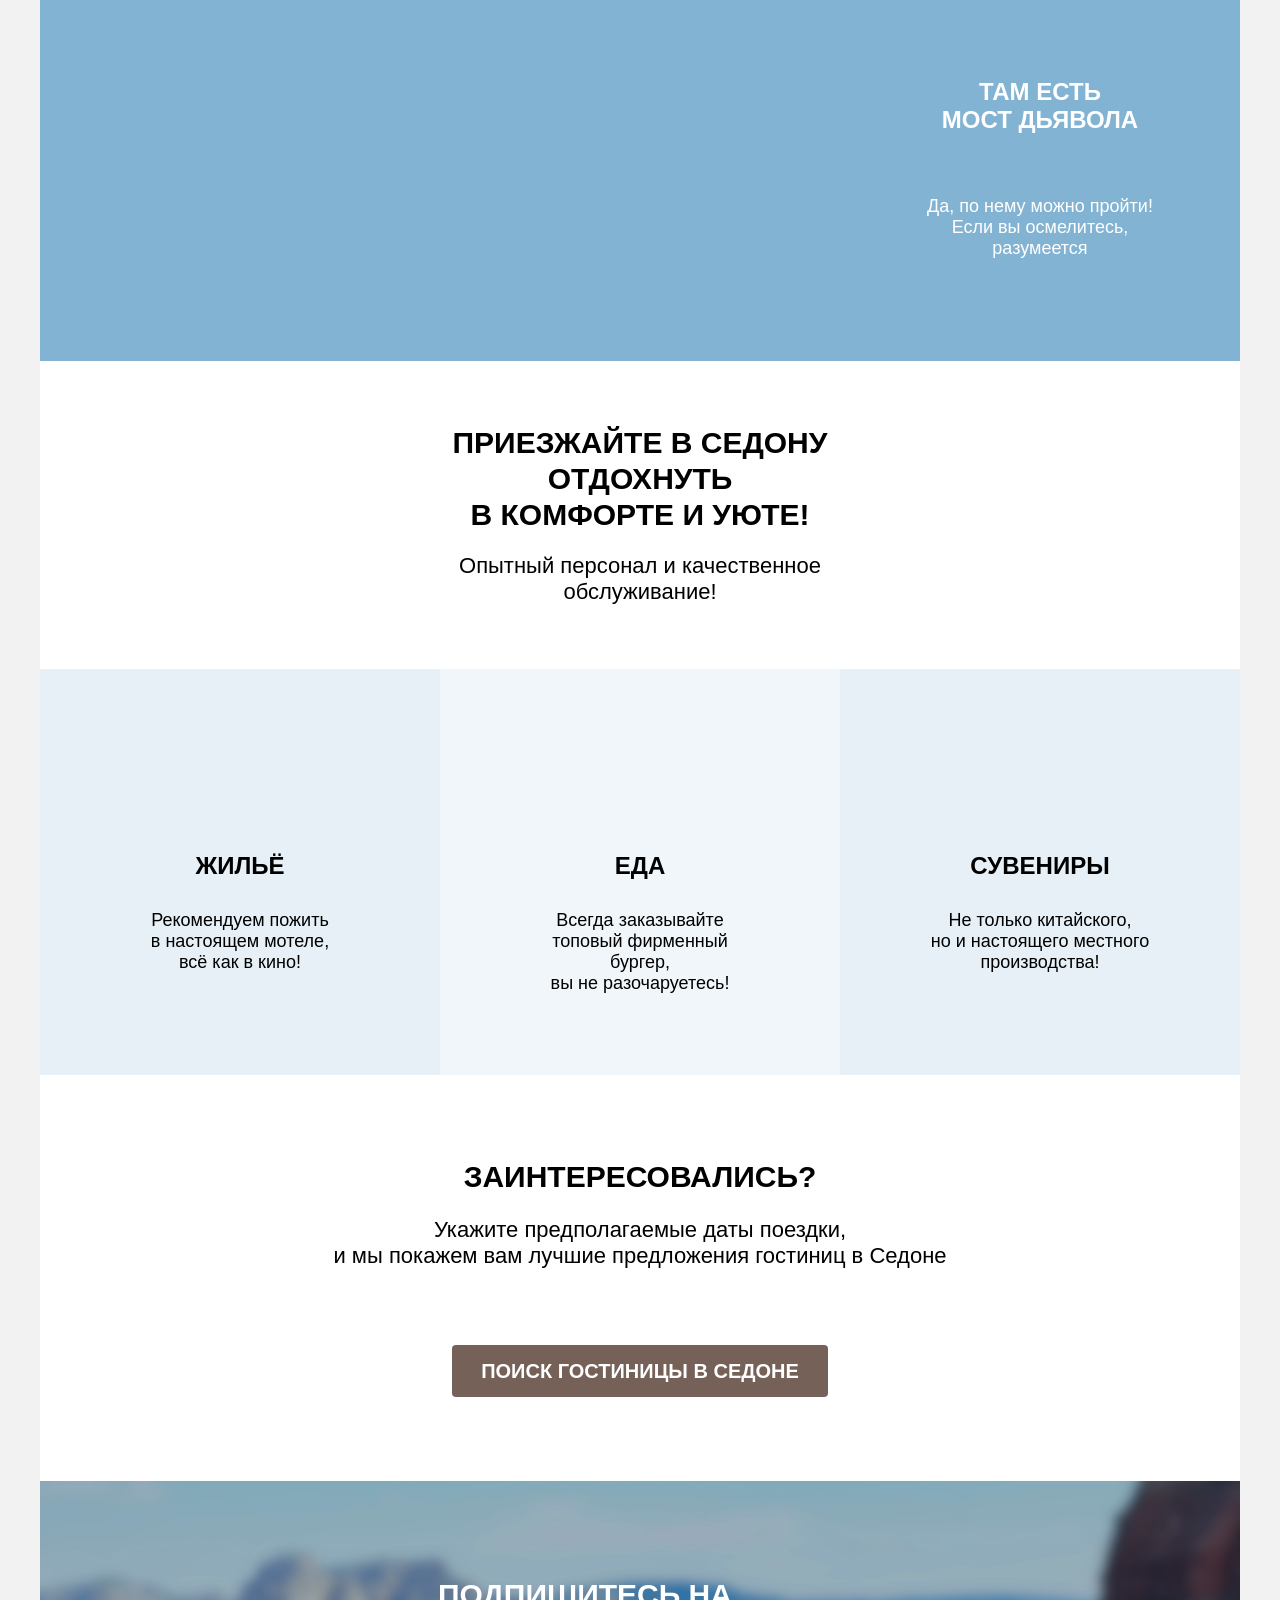
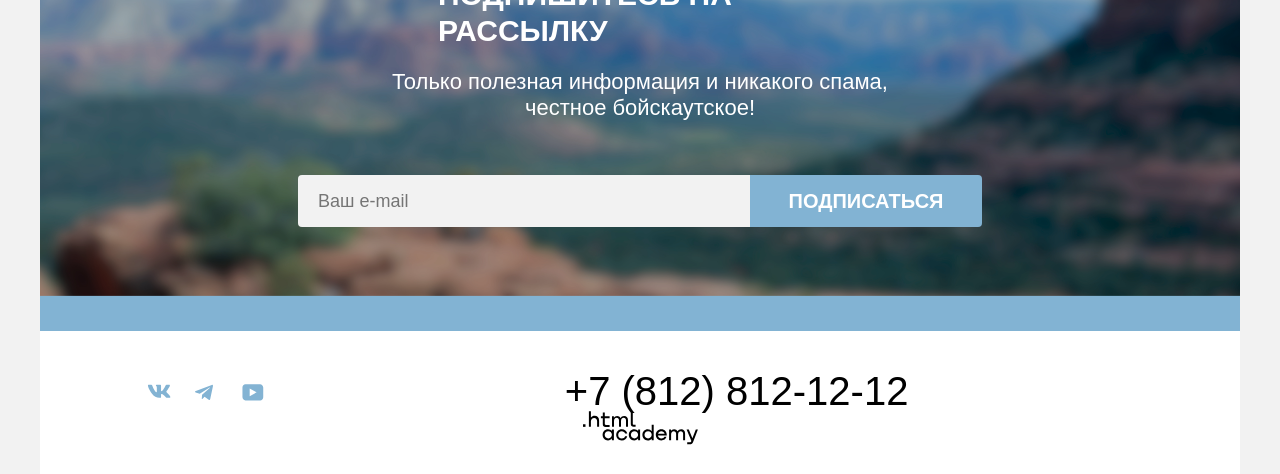
==== commit 03fd94c4: "update modal window" ====
--- a/index.html
+++ b/index.html
@@ -35,6 +35,8 @@
                   d="M18.5 17.0083L14.8 13.3287C15.8 12.0359 16.5 10.3453 16.5 8.4558C16.5 4.08011 12.9 0.5 8.5 0.5C4.1 0.5 0.5 4.17956 0.5 8.55525C0.5 12.9309 4.1 16.511 8.5 16.511C10.3 16.511 12 15.9144 13.4 14.8204L17.1 18.5L18.5 17.0083ZM8.5 14.5221C5.2 14.5221 2.5 11.837 2.5 8.55525C2.5 5.27348 5.2 2.5884 8.5 2.5884C11.8 2.5884 14.5 5.27348 14.5 8.55525C14.5 11.837 11.8 14.5221 8.5 14.5221Z"
                   fill="black" />
               </svg>
+            </a>
+            <a class="navigation-user-link navigation-user-link-favorite" href="#">
               <svg class="navigation-icon" aria-hidden="true" focusable="false" width="20" height="20"
                 viewBox="0 0 19 17" fill="none" xmlns="http://www.w3.org/2000/svg">
                 <path
@@ -44,7 +46,7 @@
               <span class="visually-hidden"></span>
               <span class="notification-number">12</span>
             </a>
-            <button class="header-button">Хочу сюда</button>
+            <button class="header-button">Хочу сюда!</button>
           </li>
         </ul>
       </nav>
@@ -52,7 +54,13 @@
     <!-- Основной контент -->
     <main class="main-index" data-test="main">
       <section class="hero hero-main-picture hero-main-picture-divider" data-test="hero">
-      </section>
+        <svg width="458" height="352" aria-hidden="true" focusable="false" viewBox="0 0 458 352" fill="none" xmlns="http://www.w3.org/2000/svg">
+          <path d="M152.3 56.1L149.5 61H146.8L145.9 62.4H148.7L142.6 72.8C141.3 75 142.2 77 144.7 77C146.5 77 148.4 75.7 150.3 73.9C150.3 77.7 155.6 78.4 158.9 74.4H159.6C161.4 74.4 164.2 73.3 165.8 71.5C165.6 71.1 165.1 70.6 164.7 70.5L164.5 70.7C163.1 72.2 161.5 72.9 159.9 72.9L162.7 68.1C164.5 65 162.8 62 160 62C157.7 62 155.9 62.9 154.1 65.9L152.6 68.5L151.4 70.6L151.2 70.8C149 73.3 146.9 75.3 145.6 75.3C144.9 75.3 144.6 74.8 145.3 73.7L151.8 62.5H154.3L155 61H152.5L155.3 56.1H152.3ZM159.8 63.9C160.8 64 161.2 65.2 160.2 66.9L158 70.6H157.9C156.9 70.6 156.1 71.4 156.1 72.4C156.1 72.8 156.2 73.1 156.4 73.4V73.5C155 75.9 151.5 75.5 153.3 72.4L155.6 68.5L157.1 66.1C158 64.5 159.1 63.9 159.8 63.9ZM181.8 56.1L179 61H176.3L175.4 62.4H178.2L172 72.8C170.7 75 171.6 77 174.1 77C175.3 77 176.6 76.4 178 75.4L177.2 76.7H180.2L184.8 68.8C189.4 63 191.5 63.8 190.2 66L186.3 72.7C185 74.9 185.9 76.9 188.4 76.9C190.2 76.9 192.2 75.5 194.1 73.7C194.2 75.6 195.8 76.9 198.2 76.9C201.6 76.9 205 74.3 207.5 71.4C207.3 71 206.8 70.5 206.4 70.4L206.2 70.6C204 73.1 201.2 75.1 199.1 75.1C197.2 75.1 196.1 74 197.5 71.5L197.8 71C199.7 71.8 203.4 71.4 205.7 67.6L206.1 66.9C207.7 64.1 206.2 62.1 203.7 62.1C201.3 62.1 199.3 63.4 198 65.5L195.1 70.5L194.9 70.7C192.7 73.2 190.6 75.2 189.3 75.2C188.6 75.2 188.3 74.7 188.9 73.6L193.3 66.1C194.6 63.8 193.4 62.2 191.7 62.2C190.4 62.2 189 62.9 187.5 64.5L192.3 56.2H189.3L180.9 70.6L180.7 70.8C178.5 73.3 176.4 75.3 175.1 75.3C174.4 75.3 174.1 74.8 174.8 73.7L181.3 62.5H183.8L184.7 61.1H182.2L185 56.2L181.8 56.1ZM203.1 64.3C204.1 64.2 204.6 65.2 203.6 66.9L203.2 67.6C201.8 70 199.8 70 198.7 69.6L200.6 66.2C201.3 65 202.3 64.4 203.1 64.3ZM247.4 58.9C245.7 60.4 245.5 62.1 246.6 63.5L246.9 63.8C245.6 65.7 243.8 68.2 241.8 70.5L241.6 70.7C240.2 72.2 238.6 72.9 237 72.9L239.8 68.1C241.6 65 239.9 62 237.1 62C234.8 62 233 62.9 231.2 65.9L229.7 68.5L228.5 70.6L228.3 70.8C225.8 73.6 223.7 75.5 221.3 76.5L228.1 65.1H226.3C226.3 63.9 225 62.2 223.1 62.2C221.5 62.2 219.2 63.5 217.9 65.6L213.7 72.8C212.4 75 213.3 77 215.8 77C216.6 77 217.7 76.6 218.7 76L217.9 77.4C213.8 78.6 211.3 80.3 211.3 82.5C211.3 85.4 215.7 86 217.9 82.3L220.2 78.4C222.6 77.7 225 76.3 227.4 73.9C227.4 77.7 232.7 78.5 236 74.4H236.7C238.5 74.4 241.3 73.3 242.9 71.5C244.3 69.8 245.5 68.3 247.9 65.1L248.3 65.6C248.7 66.1 248.8 66.7 248.5 67.3L245.3 72.8C244 75 244.9 77 247.4 77C248.9 77 250.6 76 252.2 74.6C252.1 76 253.1 77 254.8 77C255.6 77 256.7 76.6 257.7 76L256.9 77.4C252.8 78.6 250.3 80.3 250.3 82.5C250.3 85.4 254.7 86 256.9 82.3L259.2 78.4C261.7 77.6 264.1 76.2 266.6 73.8C266.7 75.7 268.3 77 270.7 77C273.2 77 275.6 75.6 277.7 73.8C277.6 77.7 283 78.5 286.3 74.4H287C287.9 74.4 289.2 74.1 290.4 73.5C289.6 75.6 290.3 77 292.1 77C293.8 77 295.6 75.5 297.1 74.1C296.8 75.7 297.8 77 299.7 77C302.2 77 305.1 74.4 307.6 71.5C309.3 69.5 310.8 67.5 311.9 66.1C310.7 69.2 311.3 74.8 308.5 74.8C307.5 74.8 307.1 73.7 307.1 73.7L305.2 74.7C305.2 74.7 305.8 77.1 308.5 77.1C308.8 77.1 309.1 77.1 309.3 77H309.4C312.5 76.6 315.5 74.2 317.8 71.6C317.6 71.1 317.1 70.7 316.7 70.6L316.5 70.8C315.4 72 314.2 73.1 312.9 74C313.9 71.2 313.7 66.8 315.5 63L313.2 61.8C312 63.5 309.2 67.4 306.5 70.5L306.3 70.7C304.1 73.2 302 75.2 300.7 75.2C300 75.2 299.7 74.7 300.4 73.6L306.8 62.4H303.8L298.4 71.7C296.1 73.8 294.3 74.9 293.8 74.7C293 74.4 293.8 73.3 294.2 72.6L300.1 62.4H297.1L292.4 70.5L292.2 70.7C290.8 72.2 289.2 72.9 287.6 72.9L290.4 68.1C292.2 65 290.5 62 287.7 62C285.4 62 283.6 62.9 281.8 65.9L280.3 68.5L279.1 70.6L278.9 70.8C276.7 73.3 273.9 75.3 271.8 75.3C269.9 75.3 268.8 74.2 270.2 71.7L270.5 71.2C272.4 72 276.1 71.6 278.4 67.8L278.8 67.1C280.4 64.3 278.9 62.3 276.4 62.3C274 62.3 272 63.6 270.7 65.7L267.8 70.7L267.6 70.9C265.1 73.7 263 75.6 260.6 76.6L267.4 65.2H265.6C265.6 64 264.3 62.3 262.4 62.3C260.8 62.3 258.5 63.6 257.2 65.7L254.3 70.6L254.1 70.8C251.9 73.3 249.8 75.3 248.5 75.3C247.8 75.3 247.5 74.8 248.2 73.7L251.2 68.5C252.2 66.7 251.8 65.6 250.8 64.5L249.1 62.5C248.7 62 248.7 61.4 249.3 60.8L247.4 58.9ZM237.1 63.9C238.1 64 238.6 65.2 237.5 66.9L235.3 70.6H235.2C234.2 70.6 233.4 71.4 233.4 72.4C233.4 72.8 233.5 73.1 233.7 73.4V73.5C232.3 75.9 228.8 75.5 230.6 72.4L232.9 68.5L234.4 66.1C235.3 64.5 236.3 63.9 237.1 63.9ZM287.3 63.9C288.3 64 288.8 65.2 287.7 66.9L285.5 70.6H285.4C284.4 70.6 283.6 71.4 283.6 72.4C283.6 72.8 283.7 73.1 283.9 73.4V73.5C282.5 75.9 279 75.5 280.8 72.4L283.1 68.5L284.6 66.1C285.4 64.5 286.5 63.9 287.3 63.9ZM275.6 64.3C276.6 64.2 277.1 65.2 276.1 66.9L275.7 67.6C274.2 70 272.3 70 271.2 69.6L273.1 66.2C273.8 65 274.8 64.4 275.6 64.3ZM223.2 64.5C224.2 64.5 224.9 65.4 224 66.9L221.7 70.9C219.9 73.8 218 75.2 216.8 75.2C216.1 75.2 215.8 74.7 216.5 73.6L220.7 66.3C221.4 65.1 222.4 64.5 223.2 64.5ZM262.1 64.5C263.1 64.5 263.8 65.4 262.9 66.9L260.6 70.9C258.8 73.8 256.9 75.2 255.7 75.2C255 75.2 254.7 74.7 255.4 73.6L259.6 66.3C260.3 65.1 261.3 64.5 262.1 64.5ZM216.8 79.4L215.4 81.8C214.8 82.9 213.7 82.7 213.7 81.9C213.7 81.2 214.5 80.3 216.8 79.4ZM255.7 79.4L254.3 81.8C253.7 82.9 252.6 82.7 252.6 81.9C252.7 81.2 253.4 80.3 255.7 79.4ZM101 67.8H129.9V69.7H101V67.8ZM328.1 67.8H357V69.7H328.1V67.8Z" fill="#766458"/>
+          <path d="M322.7 37.4V45.1H301.9V0.400002H322.7V8H309.5V18.8H320V26.5H309.5V37.4H322.7ZM289.9 0.400002H297.5V45.1H289.9V23.1L286.9 34.5H279.5L276.5 23.1V45.1H268.9V0.400002H276.5L283.3 22L289.9 0.400002ZM258 8H252.5V37.3H258V8ZM261 0.400002C263.5 0.400002 265.7 2.5 265.7 5.1V40.4C265.7 43 263.5 45.1 261 45.1H249.6C247 45.1 244.9 42.9 244.9 40.4V5.1C244.9 2.5 247 0.400002 249.6 0.400002H261ZM233 28.6L240.7 26.8V40.4C240.7 43 238.5 45.1 236 45.1H224.6C222 45.1 219.9 42.9 219.9 40.4V5.1C219.9 2.5 222 0.400002 224.6 0.400002H236C238.5 0.400002 240.7 2.5 240.7 5.1V14.2L233 16V8H227.5V37.3H233V28.6ZM216.2 37.4V45.1H198V0.400002H205.6V37.4H216.2ZM194.8 37.4V45.1H174V0.400002H194.8V8H181.6V18.8H192.1V26.5H181.6V37.4H194.8ZM162.6 0.400002H170.3L169 45.1H154.5L152.5 26.6L150.5 45.1H136L135 0.400002H142.6L143.2 37.4H144L148.8 0.400002H156.4L161.3 37.4H162.1L162.6 0.400002Z" fill="#81B3D3"/>
+          <path d="M380.4 214.7L405.8 140.7H431L456.7 214.7H436.5L432.8 201.3H404.2L400.4 214.7H380.4ZM416.1 162.6L408.6 187.1H428.7L421.2 162.6C420.8 161.4 420.4 160.2 420 159C419.7 157.7 419.4 156.5 419.2 155.2C419 154.7 418.9 154.3 418.9 153.9C418.8 153.4 418.7 153 418.7 152.6C418.6 153 418.5 153.4 418.4 153.9C418.3 154.3 418.2 154.7 418.2 155.2C418.1 155.4 418.1 155.5 418.1 155.7C418.1 155.8 418.1 155.9 418 156C417.8 157.1 417.5 158.3 417.2 159.4C416.7 160.4 416.4 161.5 416.1 162.6ZM298.4 214.7V140.7H317.9L345.8 178.7C346.5 179.8 347.2 181 347.8 182.2C348.5 183.4 349.2 184.6 349.8 185.8L351.2 188.8C351.7 189.8 352.1 190.8 352.6 191.7C352.5 190.9 352.4 190.1 352.3 189.3C352.2 188.5 352.1 187.7 352.1 186.9C351.9 185.3 351.8 183.7 351.8 182.1C351.7 180.4 351.7 178.8 351.7 177.1V140.8H371.1V214.8H351.7L323.6 176.6C322.8 175.7 322.1 174.6 321.4 173.3C320.7 172 320 170.6 319.4 169.2C319 168.2 318.5 167.3 318 166.3C317.6 165.4 317.3 164.4 316.8 163.5C317.2 165.9 317.5 168.3 317.7 170.8C317.9 173.3 318 175.8 318 178.2V214.7H298.4ZM210.4 159.8C214 153.2 218.9 148.2 225.3 144.7C231.7 141.2 238.3 139.5 245.2 139.5C246.1 139.5 247.1 139.5 248 139.6C249 139.7 250 139.8 250.9 139.8C253.8 140.2 256.6 140.9 259.4 141.9C262.3 142.9 265 144.2 267.5 145.8C273 149.4 277.3 154.1 280.3 160.1C283.3 166 284.8 172.1 284.8 178.6C284.8 179.4 284.8 180.2 284.7 181C284.7 181.8 284.6 182.5 284.5 183.3C284.3 185 284 186.6 283.6 188.2C283.2 189.8 282.7 191.3 282.1 192.8C278.8 200.3 273.8 206.2 266.9 210.3C260 214.4 252.8 216.5 245.2 216.5C244.7 216.5 244.1 216.5 243.6 216.4H242.1C239.4 216.2 236.8 215.7 234.2 215C231.6 214.3 229.1 213.3 226.8 212.1C220.3 208.7 215.2 203.9 211.5 197.6C207.8 191.3 205.9 184.7 205.9 177.9C205.9 176.9 205.9 175.9 206 174.9C206.1 173.9 206.2 172.8 206.5 171.8C206.9 169.8 207.4 167.7 208.1 165.8C208.5 163.6 209.4 161.7 210.4 159.8ZM263.2 186.4C263.4 185.6 263.6 184.8 263.8 184C264 183.1 264.2 182.3 264.3 181.4C264.4 180.9 264.4 180.3 264.4 179.8C264.5 179.3 264.5 178.8 264.5 178.3C264.5 177.8 264.5 177.4 264.4 176.9V175.5C264 172.2 263 169 261.4 165.9C259.8 162.8 257.5 160.4 254.7 158.7C253.9 158.3 253.2 158 252.4 157.7C251.6 157.4 250.9 157.1 250.1 156.9C249.3 156.7 248.6 156.6 247.8 156.6C247 156.4 246.3 156.4 245.5 156.4C241.6 156.4 237.9 157.6 234.6 160.1C231.3 162.6 228.9 165.9 227.6 170L227.4 170.5V171C227.2 171.7 227 172.5 226.8 173.2C226.6 173.9 226.5 174.6 226.3 175.4L226.1 177V179.4C226.1 179.6 226.1 179.9 226.2 180.2C226.4 184.3 227.7 188.2 229.9 191.9C232.2 195.5 235.4 197.9 239.4 199.1L240.8 199.6C241.3 199.7 241.8 199.8 242.3 199.8L243.7 200H245.1C249.2 200 252.9 198.8 256.1 196.4C259.4 193.8 261.8 190.5 263.2 186.4ZM181.1 207.8C177.5 210.3 173.5 212 169.3 212.9C165.1 213.8 160.7 214.4 156.4 214.6C155.2 214.7 153.9 214.7 152.7 214.7H128.9V140.7H154C155.2 140.7 156.4 140.7 157.6 140.8C161.8 141 165.9 141.6 169.9 142.5C174 143.4 177.8 145.2 181.2 147.6C185.5 150.6 188.9 154.6 191.3 159.6C193.7 164.6 195.1 169.7 195.4 174.9C195.5 175.4 195.5 175.8 195.5 176.3V179.2C195.3 184.7 194 190 191.6 195.1C189.2 200.2 185.6 204.5 181.1 207.8ZM148.7 198.1C148.9 198.1 149.2 198.1 149.4 198.2H150.2C150.5 198.2 150.8 198.2 151 198.3H154.1C155 198.2 155.8 198.1 156.5 198.1C158.5 197.9 160.5 197.6 162.4 197.1C164.3 196.6 166.1 195.7 167.6 194.7C170.1 192.9 171.9 190.5 173.1 187.5C174.3 184.4 175 181.2 175 177.9V177C175 176.7 175 176.4 174.9 176.1C174.7 173.2 174 170.3 172.8 167.6C171.6 164.8 169.9 162.6 167.7 161C166.1 159.7 164.2 158.8 162.2 158.3C160.2 157.8 158.2 157.6 156.2 157.5H148.7V198.1ZM68.8 214.7V140.7H114.2V156.8H88.6V169.8H112.6V185.6H88.6V198.1H114.1V214.7H68.8ZM9.4 190.9C9.5 191 9.5 191.1 9.5 191.1C9.6 191.1 9.7 191.1 9.7 191.2C11.8 193.5 14.2 195.7 16.8 197.7C19.4 199.6 22.5 200.7 25.9 200.8C26 200.8 26.1 200.8 26.1 200.9H26.4C26.5 200.9 26.6 200.9 26.6 201H27.9C28.3 200.9 28.6 200.8 28.9 200.8C30.1 200.6 31.3 200.1 32.4 199.4C33.6 198.7 34.5 197.9 35.1 196.8L35.3 196.3L35.5 195.8C35.7 195.3 35.8 194.8 35.8 194.3C35.9 193.8 35.9 193.4 35.9 193C35.9 190.9 35 189.2 33.1 187.8C31.4 186.4 29.4 185.2 27.3 184.4C26.5 184.1 25.7 183.9 24.9 183.7C24.2 183.5 23.4 183.3 22.7 183.1H22.5C22.4 183 22.3 183 22.3 183C18.5 182.1 14.9 180.6 11.6 178.6C8.3 176.5 6 173.5 4.7 169.7C4.5 168.9 4.2 168.1 4 167.3C3.8 166.4 3.7 165.5 3.7 164.6C3.7 164.5 3.7 164.2 3.7 164V161.2C3.8 160.6 3.9 160 4 159.3C4.2 157.7 4.6 156.2 5.2 154.7C5.7 153.2 6.4 151.8 7.3 150.5C9.8 146.4 13 143.5 16.8 141.7C20.7 139.9 24.9 139 29.1 139C30.1 139 31.1 139.1 32.1 139.2C33.2 139.3 34.3 139.4 35.4 139.5C38.2 140 41 140.8 43.6 141.8C46.4 142.9 48.9 144.2 51.3 145.6L44.9 159.9C42.8 158.4 40.6 157 38.3 155.8C36 154.6 33.5 154.1 30.8 154.1H29.9C28.1 154.3 26.5 155.1 24.9 156.5C23.4 157.8 22.6 159.2 22.6 160.8V161.5C22.7 161.7 22.8 162 22.9 162.2C23.1 162.7 23.3 163.2 23.7 163.7C24.1 164.2 24.5 164.6 25 165C25.9 165.7 27.1 166.4 28.7 167C30.3 167.5 32 168.1 33.8 168.6C35.3 169 36.7 169.4 38.1 169.8C39.5 170.1 40.7 170.4 41.6 170.7C45.9 172.2 49.2 174.8 51.4 178.5C53.6 182.1 54.7 185.9 54.8 189.9V190.5C54.8 191 54.8 191.4 54.7 191.9V193.2C54.2 197.2 52.9 201.1 50.8 204.7C48.7 208.3 45.9 211.1 42.3 213.1C41 213.7 39.6 214.3 38.2 214.7C36.8 215.1 35.4 215.4 34 215.7C32.9 215.9 31.7 216.1 30.5 216.2C29.4 216.4 28.3 216.4 27.1 216.4H25.7C21.1 216.2 16.5 215.2 12 213.4C7.5 211.5 3.5 208.9 0 205.7L9.4 190.9ZM351 338C351 337.7 351.1 337.4 351.2 337.1C351.3 336.8 351.5 336.5 351.7 336.3C351.9 336.1 352.2 335.9 352.5 335.7C352.8 335.6 353.2 335.5 353.6 335.5C354.1 335.5 354.5 335.6 354.9 335.8C355.3 336 355.7 336.2 356 336.5C356.2 336.8 356.4 337.1 356.6 337.5C356.7 337.9 356.8 338.3 356.8 338.8C356.8 339.7 356.6 340.4 356.3 341.2C356 341.9 355.6 342.6 355 343.1C354.7 343.4 354.5 343.6 354.2 343.8C353.9 344 353.6 344.2 353.3 344.3C353 344.4 352.8 344.6 352.6 344.7C352.5 344.8 352.4 344.8 352.2 344.9L350.8 342.9C351 342.8 351.3 342.7 351.6 342.5C351.9 342.4 352.2 342.2 352.5 342C352.8 341.8 353 341.5 353.2 341.2C353.4 340.9 353.5 340.6 353.5 340.2C352.9 340.2 352.3 340 351.8 339.6C351.2 339.3 351 338.8 351 338ZM358.8 338C358.8 337.7 358.9 337.4 359 337.1C359.1 336.8 359.3 336.5 359.5 336.3C359.7 336.1 360 335.9 360.3 335.7C360.6 335.6 361 335.5 361.4 335.5C361.9 335.5 362.3 335.6 362.7 335.8C363.1 336 363.5 336.2 363.8 336.5C364 336.8 364.2 337.1 364.4 337.5C364.5 337.9 364.6 338.3 364.6 338.8C364.6 339.6 364.5 340.4 364.1 341.2C363.8 341.9 363.4 342.6 362.8 343.1C362.5 343.4 362.3 343.6 362 343.8C361.7 344 361.4 344.2 361.1 344.3C360.8 344.4 360.6 344.6 360.4 344.7C360.3 344.8 360.2 344.8 360 344.9L358.7 342.9C358.9 342.8 359.2 342.7 359.5 342.5C359.8 342.4 360.1 342.2 360.4 342C360.7 341.8 360.9 341.5 361.1 341.2C361.3 340.9 361.4 340.6 361.4 340.2C360.8 340.2 360.2 340 359.7 339.6C359 339.3 358.8 338.8 358.8 338ZM94.2 279.3C94.2 279.6 94.1 279.9 94 280.2C93.9 280.5 93.7 280.8 93.5 281C93 281.5 92.3 281.8 91.6 281.8C91.2 281.8 90.7 281.7 90.3 281.5C89.9 281.3 89.5 281.1 89.2 280.8C88.9 280.5 88.7 280.1 88.6 279.8C88.5 279.4 88.4 279 88.4 278.5C88.4 277.6 88.6 276.9 88.9 276.1C89.2 275.4 89.6 274.7 90.2 274.2C90.5 273.9 90.7 273.7 91 273.5C91.3 273.3 91.6 273.1 91.9 273C92.2 272.9 92.4 272.7 92.6 272.6C92.8 272.5 92.9 272.5 93 272.4L94.3 274.4C94 274.5 93.7 274.6 93.5 274.8C93.2 274.9 92.9 275.1 92.6 275.3C92.3 275.5 92.1 275.8 91.9 276.1C91.7 276.4 91.6 276.7 91.6 277.1C92.3 277.1 92.8 277.3 93.3 277.7C94 278.1 94.2 278.6 94.2 279.3ZM86.4 279.3C86.4 279.9 86.2 280.5 85.7 281C85.5 281.2 85.2 281.4 84.9 281.6C84.6 281.7 84.2 281.8 83.8 281.8C83.4 281.8 82.9 281.7 82.5 281.5C82.1 281.3 81.7 281.1 81.4 280.8C81.1 280.5 80.9 280.1 80.8 279.8C80.7 279.4 80.6 279 80.6 278.5C80.6 277.6 80.8 276.9 81.1 276.1C81.4 275.4 81.8 274.7 82.4 274.2C82.6 274 82.9 273.7 83.2 273.5C83.5 273.3 83.8 273.1 84.1 273C84.4 272.9 84.6 272.7 84.8 272.6C85 272.5 85.1 272.5 85.2 272.4L86.5 274.4C86.3 274.5 86 274.6 85.7 274.8C85.4 274.9 85.1 275.1 84.8 275.3C84.5 275.5 84.3 275.8 84.1 276.1C83.9 276.4 83.8 276.7 83.8 277.1C84.5 277.1 85 277.3 85.5 277.7C86.1 278.1 86.4 278.6 86.4 279.3ZM331.7 336.2H335.5L347.3 315.6H343.5L331.7 336.2ZM331.6 337.7C330.4 337.7 329.4 338.7 329.4 339.9C329.4 341.1 330.3 342.1 331.6 342.1C332.8 342.1 333.8 341.2 333.8 339.9C333.8 338.6 332.8 337.7 331.6 337.7ZM305.2 332.2L306.3 330.3C310.7 324.2 313.6 325.9 312.3 328.2L310.5 331.3C309.4 333.2 306 334.6 305.2 332.2ZM330.3 335.1C330.1 334.5 329.4 333.9 328.9 333.8L328.6 334.1C327.3 335.7 325.7 337 324.1 338.2C325.3 334.6 325 329.1 327.4 324.2L324.6 322.7C323 324.8 319.6 329.8 316.2 333.8L315.9 334.1C313.2 337.3 310.5 339.8 308.9 339.8C308.1 339.8 307.3 339 307.3 337.3V335.7C310 336 312.8 334.3 314.5 331.2L315.5 329.5C319 323.5 313.3 321.5 309.4 325L314.8 315.7H311L300.2 334.4C300 334.2 299.8 334.1 299.5 333.9L299.2 334.2C296.5 337.4 293 339.9 290.3 339.9C288 339.9 286.6 338.4 288.3 335.4L292.2 328.6C294.4 324.9 298.2 325.5 296 329.4L295.5 330.3H298.6L299.1 329.4C301.1 325.9 299.2 323.3 296.1 323.3C293 323.3 290.6 324.9 289 327.7L285.3 334.1C285.2 334.1 285.1 334 285.1 334L284.8 334.3C282.1 337.5 279.4 340 277.8 340C277 340 276.5 339.4 277.4 337.9L285.5 323.8H281.7L275 335.5C272.1 338.1 269.9 339.6 269.2 339.2C268.3 338.8 269.2 337.4 269.7 336.6L277.1 323.7H273.3L266 336.4C265.2 337.1 263.6 337.8 262.8 338.3C264 334.7 263.7 329.2 266.1 324.3L263.3 322.8C261.7 324.9 253 336.5 249.6 340.5C249.9 341 250.5 341.4 251 341.8C253.1 339.3 260.3 330.1 261.7 328.3C260.2 332.2 261 339.3 257.4 339.3C256.1 339.3 255.6 337.9 255.6 337.9L253.2 339.1C253.2 339.1 253.9 342.1 257.3 342.1C257.7 342.1 258 342.1 258.4 342H258.5C260.4 341.7 263.1 340.9 264.9 339.6C264.9 341.1 265.8 342.1 267.4 342.1C269.5 342.1 271.8 340.2 273.6 338.5C273.2 340.5 274.4 342.1 276.8 342.1C279.1 342.1 281.8 340.2 284.2 337.7C284.2 340.2 286.2 342.1 289.3 342.1C292.4 342.1 295.4 340.4 298 338.1L295.9 341.8H299.7L304 334.3V337.3C304 340.5 304.6 342.2 307.7 342.2C310.8 342.2 314.4 338.9 317.5 335.2C319.6 332.7 321.5 330.1 322.9 328.3C321.4 332.2 322.2 339.3 318.6 339.3C317.3 339.3 316.8 337.9 316.8 337.9L314.4 339.1C314.4 339.1 315.1 342.1 318.5 342.1C318.9 342.1 319.2 342.1 319.6 342H319.7C323.7 341.5 327.5 338.4 330.3 335.1ZM215.7 334H215.5C214.3 334 213.3 335 213.3 336.3C213.3 336.8 213.4 337.2 213.7 337.6V337.7C211.9 340.7 207.6 340.2 209.8 336.2L212.7 331.2L214.5 328.1C217.2 323.6 220.8 325.4 218.5 329.3L215.7 334ZM190.3 348.2C189.5 349.6 188.2 349.4 188.2 348.4C188.2 347.4 189.1 346.3 192 345.2L190.3 348.2ZM161.5 334.4C159.2 338 157 339.7 155.4 339.7C154.6 339.7 154.1 339.1 155 337.6L160.3 328.4C162.3 324.9 166.4 325.8 164.5 329.2L161.5 334.4ZM149.5 319.7C150.6 317.8 151.9 316.9 152.9 316.9C154.3 316.9 155 317.8 155 319.2C155 322.7 150.6 330 144.8 329.1H144L149.5 319.7ZM242.3 333.8L242 334.1C239.3 337.3 236.6 339.8 235 339.8C234.2 339.8 233.7 339.2 234.6 337.7L240 328.1C241.6 325.2 240.1 323.2 238 323.2C236.4 323.2 234.7 324.1 232.8 326L234.2 323.5H230.4L224.3 334C224.1 333.9 224 333.8 223.8 333.7L223.5 334C221.8 335.9 219.7 336.8 217.8 336.8L221.4 330.7C223.7 326.7 221.6 323 218 323C215.1 323 212.8 324.2 210.7 327.9L208.8 331.1L207.2 333.9C207.1 333.8 207 333.8 206.9 333.7L206.6 334C203.5 337.6 200.8 339.9 197.8 341.2L208.2 323.5H204.4L197.7 335.1C194.8 337.8 192.5 339.3 191.8 339C190.9 338.6 191.8 337.2 192.3 336.4L199.7 323.5H195.9L189.9 333.9C189.8 333.8 189.7 333.8 189.6 333.7L189.3 334C186.6 337.2 183.9 339.7 182.3 339.7C181.5 339.7 181 339.1 181.9 337.6L187.3 328C188.9 325.1 187.4 323.1 185.3 323.1C183.7 323.1 182 324 180.1 325.9L181.5 323.4H177.7L171.7 333.8C171.6 333.7 171.5 333.7 171.3 333.6L171 333.9C168.3 337.1 165.6 339.6 164 339.6C163.2 339.6 162.7 339 163.6 337.5L169.7 326.8H167.6C167.7 325.2 166.1 323 163.6 323C161.6 323 158.7 324.6 157.1 327.4L153.2 334.1C152.9 333.9 152.6 333.7 152.4 333.6L152.1 333.9C149.4 337.1 147.3 339.6 143.5 339.6C140.9 339.6 139.4 337 141.6 333.2L142.7 331.3C143.4 331.4 144.1 331.5 144.8 331.5C148.8 331.5 153.4 329.4 156.4 324.2C157.5 322.3 157.9 320.6 157.9 319.1C157.9 315.7 155.7 313.5 152.9 313.5C150.8 313.5 148.4 315 146.7 317.9L140.8 328C138.6 326.8 137.4 324.7 137.4 322.6C137.4 320.9 138.2 319.1 139.8 317.8L138.6 315.6C135.9 317.5 134.7 320.1 134.7 322.6C134.7 325.6 136.4 328.5 139.5 330.1L138.4 332.1C135.7 336.7 137.3 341.8 142.6 341.8C146.8 341.8 148.7 339.9 151.3 337.4C150.5 339.8 151.7 341.8 154.3 341.8C155.8 341.8 157.7 340.8 159.5 339.3C159.7 340.8 160.8 341.8 162.8 341.8C164.6 341.8 166.6 340.7 168.5 339L167.1 341.4H170.9L176.7 331.3C182.5 324.1 185.1 325 183.4 327.8L178.5 336.3C176.9 339.1 178 341.7 181.1 341.7C183.1 341.7 185.4 340.3 187.5 338.3C187 340.4 188 341.7 189.9 341.7C191.7 341.7 193.8 340.2 195.5 338.7L193.4 342.3C188.3 343.8 185.1 345.9 185.1 348.8C185.1 352.4 190.7 353.2 193.4 348.5L196.3 343.5C199.5 342.5 202.6 340.5 205.8 337.3C205.3 342.6 212.3 343.8 216.5 338.4H217.3C218.7 338.4 220.5 337.9 222.2 336.9L219.7 341.3H223.5L229.3 331.2C235.1 324 237.7 324.9 236 327.7L231.1 336.2C229.5 339 230.6 341.6 233.7 341.6C236.8 341.6 240.4 338.3 243.5 334.6C243.4 334.6 242.8 334 242.3 333.8ZM360.9 298.2C358.6 301.9 356.3 303.7 354.7 303.7C353.9 303.7 353.4 303.1 354.3 301.6L359.6 292.4C361.6 288.9 365.7 289.8 363.8 293.2L360.9 298.2ZM324.7 298.4C322.4 302 320.2 303.7 318.6 303.7C317.8 303.7 317.3 303.1 318.2 301.6L323.5 292.4C325.5 288.9 329.6 289.8 327.7 293.2L324.7 298.4ZM284.8 312.2C284 313.6 282.7 313.4 282.7 312.4C282.7 311.4 283.6 310.3 286.5 309.2L284.8 312.2ZM292.8 283.7C293.9 281.8 295.2 280.9 296.2 280.9C302.2 280.9 297.7 295.3 288.1 293.1H287.3L292.8 283.7ZM370.5 297.8L370.2 298.1C367.5 301.3 364.8 303.8 363.2 303.8C362.4 303.8 361.9 303.2 362.8 301.7L375.6 279.6H371.8L366.2 289.2C365.5 288.1 364.3 287.2 362.7 287.2C360.7 287.2 357.8 288.8 356.2 291.6L352.5 298C352.4 298 352.3 297.9 352.3 297.9L352 298.2C349.3 301.4 347 303.9 345.3 303.9C344.5 303.9 344 303.3 344.9 301.8L350.4 292.2C352 289.3 350.5 287.3 348.4 287.3C346.8 287.3 345.1 288.2 343.2 290.1L344.6 287.6H340.8L334.8 298C334.7 297.9 334.6 297.9 334.4 297.8L334.1 298.1C331.4 301.3 328.7 303.8 327.1 303.8C326.3 303.8 325.8 303.2 326.7 301.7L332.8 291H330.7C330.8 289.4 329.2 287.2 326.7 287.2C324.7 287.2 321.8 288.8 320.2 291.6L316.5 297.9L316.3 298.1C313.6 301.3 310.5 303.8 308.9 303.8C308.1 303.8 307.6 303.2 308.5 301.7L312.3 295.1C313.6 292.8 313 291.5 311.8 290L309.7 287.5C309.2 286.8 309.2 286 309.9 285.3L307.9 283.2C305.8 285.1 305.6 287.3 306.9 289L307.2 289.4C305.5 291.8 303.3 295 300.8 297.9C300.9 298 301 298.1 301.1 298.2C298 301.8 295.3 304.1 292.4 305.4L297.2 297.2H293.4L293 297.9C291 301.4 288.7 303.9 285.8 303.9C283.2 303.9 282.8 301.3 285 297.5L286.1 295.6C286.8 295.7 287.5 295.8 288.2 295.8C301.6 295.8 308.1 277.8 296.3 277.8C294.2 277.8 291.8 279.3 290.1 282.2L284.2 292.3C282 291.1 280.8 289 280.8 286.9C280.8 285.2 281.6 283.4 283.2 282.1L282 279.9C279.3 281.8 278.1 284.4 278.1 286.9C278.1 289.9 279.8 292.8 282.9 294.4L281.8 296.4C279.1 301 279.6 306.1 285 306.1C286.6 306.1 287.9 305.6 289.1 304.9L288.1 306.6C283 308.2 279.8 310.2 279.8 313.1C279.8 316.7 285.4 317.5 288.1 312.8L291 307.8C294.9 306.6 298.8 303.9 302.9 299.1C302.8 299 302.8 298.9 302.7 298.7C304.4 296.7 305.8 294.8 308.7 291L309.2 291.6C309.7 292.2 309.9 293 309.4 293.7L305.4 300.6C303.8 303.4 304.9 306 308 306C309.9 306 312.3 304.8 314.4 303C314.4 304.7 315.5 306 317.7 306C319.2 306 321.1 305 322.9 303.5C323.1 305 324.2 306 326.2 306C328 306 330 304.9 331.9 303.2L330.5 305.6H334.3L340.1 295.5C345.9 288.3 348.5 289.2 346.8 292L341.9 300.5C340.3 303.3 341.4 305.9 344.5 305.9C346.5 305.9 348.3 304.5 350.5 302.6C350.3 304.5 351.5 305.9 353.8 305.9C355.3 305.9 357.2 304.9 359 303.4C359.2 304.9 360.3 305.9 362.3 305.9C365.4 305.9 369 302.6 372.1 298.9C371.6 298.6 371 298 370.5 297.8ZM258.2 292.5C260.4 288.8 264.2 289.4 262 293.3L261.5 294.2C259.7 297.3 257.2 297.2 255.8 296.7L258.2 292.5ZM255.2 306.1C259.5 306.1 263.7 302.8 266.9 299.1C266.6 298.6 266 298 265.5 297.8L265.2 298.1C262.5 301.3 259 303.8 256.3 303.8C254 303.8 252.6 302.3 254.3 299.3L254.7 298.6C257.1 299.6 261.7 299.1 264.5 294.2L265 293.3C267 289.8 265.1 287.2 262 287.2C259 287.2 256.5 288.8 254.9 291.6L251.2 297.9C251.2 297.9 251.1 297.9 251.1 297.8L250.8 298.1C248.1 301.3 245.4 303.8 243.8 303.8C243 303.8 242.5 303.2 243.4 301.7L248.8 292.1C250.4 289.2 248.9 287.2 246.8 287.2C245.2 287.2 243.4 288.1 241.5 290.1L247.5 279.6H243.7L233 298.1C232.9 298 232.7 297.9 232.6 297.8L232.3 298.1C229.6 301.3 226.9 303.8 225.3 303.8C224.5 303.8 224 303.2 224.9 301.7L233 287.6H236.1L237.2 285.8H234.1L237.7 279.6H233.9L230.3 285.8H226.9L225.8 287.6H229.2L221.6 300.8C220 303.6 221.1 306.2 224.2 306.2C226.1 306.2 228.1 305 230.1 303.2L228.6 305.8H232.4L238.1 295.8C243.9 288.5 246.5 289.4 244.9 292.2L240 300.7C238.4 303.5 239.5 306.1 242.6 306.1C244.9 306.1 247.4 304.3 249.9 301.9C250.1 304.3 252.1 306.1 255.2 306.1ZM127.7 292.5C129.9 288.8 133.7 289.4 131.5 293.3L131 294.2C129.2 297.3 126.7 297.2 125.3 296.7L127.7 292.5ZM150.8 301.7L156.1 292.5C158.1 289 162.2 289.9 160.3 293.3L157.4 298.5C155.1 302.1 152.9 303.8 151.3 303.8C150.4 303.7 149.9 303.2 150.8 301.7ZM204.8 292.5C207 288.8 210.8 289.4 208.6 293.3L208.1 294.2C206.3 297.3 203.9 297.2 202.4 296.7L204.8 292.5ZM147 302C146.4 304.2 147.6 306.1 150.1 306.1C151.6 306.1 153.5 305.1 155.3 303.6C155.5 305.1 156.6 306.1 158.6 306.1C160.6 306.1 162.8 304.7 165 302.8C164.6 304.8 165.5 306.1 167.4 306.1C169.5 306.1 171.8 304.2 173.6 302.5C173.2 304.5 174.4 306.1 176.8 306.1C179.9 306.1 183.5 302.8 186.6 299.1C186.6 299.1 186.5 299 186.5 298.9C188.6 296.5 190.4 293.9 191.7 292.1C190.2 296 191 303.1 187.4 303.1C186.1 303.1 185.6 301.7 185.6 301.7L183.2 302.9C183.2 302.9 183.9 306 187.3 306C187.7 306 188 306 188.4 305.9H188.5C191.3 305.5 194 303.8 196.4 301.7C196.5 304.2 198.4 306 201.5 306C205.8 306 210 302.7 213.2 299C212.9 298.5 212.3 297.9 211.8 297.7L211.5 298C208.8 301.2 205.3 303.7 202.6 303.7C200.3 303.7 198.9 302.2 200.6 299.2L201 298.5C203.4 299.5 208 299 210.8 294.1L211.3 293.2C213.3 289.7 211.4 287.1 208.3 287.1C205.2 287.1 202.8 288.7 201.2 291.5L197.5 297.8H197.4L197.1 298.1C195.8 299.7 194.2 301 192.6 302.2C193.8 298.6 193.5 293.1 195.9 288.2L193.1 286.7C191.5 288.8 188.1 293.8 184.7 297.8L184.8 297.9L184.7 298.1C182 301.3 179.3 303.8 177.7 303.8C176.9 303.8 176.4 303.2 177.3 301.7L185.4 287.6H181.6L174.9 299.3C172 301.9 169.8 303.4 169.1 303C168.2 302.6 169.1 301.2 169.6 300.4L177 287.5H173.2L167.2 297.9C167.1 297.8 167 297.8 166.9 297.7L166.6 298C163.9 301.2 161.2 303.7 159.6 303.7C158.8 303.7 158.3 303.1 159.2 301.6L165.3 290.9H163.2C163.3 289.3 161.7 287.1 159.2 287.1C157.2 287.1 154.3 288.7 152.7 291.5L148.9 298.1C148.7 298 148.5 297.8 148.3 297.7L148 298C145.3 301.2 142.1 303.7 139.5 303.7C137.2 303.7 135.8 302.2 137.5 299.2L141.4 292.4C143.6 288.7 147.4 289.3 145.2 293.2L144.7 294.1H147.8L148.3 293.2C150.3 289.7 148.4 287.1 145.3 287.1C142.2 287.1 140.2 288.7 138.6 291.5L134.8 297.9C134.7 297.8 134.6 297.8 134.5 297.7L134.2 298C131.5 301.2 128.3 303.7 125.6 303.7C123.3 303.7 121.9 302.2 123.6 299.2L124 298.5C126.4 299.5 131 299 133.8 294.1L134.3 293.2C136.3 289.7 134.4 287.1 131.3 287.1C128.2 287.1 125.8 288.7 124.2 291.5L120.2 298.3C117.8 302.3 119.9 306 124.3 306C127.6 306 130.3 304 133.1 301.4C133 304 135 306 138.2 306C141.6 306.1 144.3 304.3 147 302ZM110.1 288L113.2 282.8C116 278 119.5 280.8 117.6 284.4C116.1 287.1 114 288 110.1 288ZM106 305.3C103.7 305.3 102 304.8 100.6 304C101.3 303.2 101.9 302.3 102.5 301.3L108.9 290.3L109.9 290.4C118.7 292.2 115.2 305.3 106 305.3ZM115.4 289.8C123 287.2 123.6 277.7 116.1 277.7C114 277.7 111.6 279.2 109.9 282.1L99.7 299.7C99.3 300.5 98.8 301.2 98.2 301.8C95.6 298.2 96.3 292.8 100 290.5L98.5 288.6C90.6 293.6 92.9 308.2 106.1 308.2C117.4 308.2 122.6 294.6 115.4 289.8Z" fill="white"/>
+          </svg>
+      </section>
+      <!-- Секция Преимущества -->
       <section class="advantages" data-test="advantages">
         <h2 class="visually-hidden">Преимущества</h2>
         <p class="lead">Седона — небольшой городок в Аризоне,<br />
@@ -184,9 +192,54 @@
           <path d="M98.2 18.2564C96.6 18.2564 95.3 19.0564 94.6 20.2564H94.5C93.9 19.0564 92.7 18.2564 91.1 18.2564C89.7 18.2564 88.6 18.9564 88 20.0564V18.5564H86.1V29.1564H88.1V23.7564C88.1 21.7564 89.1 20.3564 90.7 20.2564C92.2 20.2564 93.1 21.2564 93.1 22.8564V29.1564H95.1V23.5564C95.1 21.1564 96.5 20.2564 97.7 20.2564C99.2 20.2564 100.1 21.2564 100.1 22.8564V29.1564H102.1V22.6564C102.2 20.0564 100.7 18.2564 98.2 18.2564Z" fill="black"/>
           <path d="M109.4 27.3564L105.8 18.4564H103.6L108.4 30.0564C108.1 30.9564 107.7 31.2564 106.7 31.2564H104.2V33.2564H106.7C108.5 33.2564 109.5 32.4564 110.2 30.6564L114.9 18.4564H112.8L109.4 27.3564Z" fill="black"/>
           </svg>
-<!--         <img class="footer-logo-link-academy" src="images\html_academy.svg" width="115" height="33"
-          alt="Лого html Academy"> -->
         </a>
     </footer>
+    <div class="modal-container modal-container-close">
+      <div class="modal modal-auth">
+        <button class="modal-close-button">
+          <span class="visually-hidden">Закрыть</span>
+        </button>
+        <section class="modal-content">
+          <h2 class="modal-title">Поиск гостиницы в Седоне</h2>
+            <form class="auth-form" action="https://echo.htmlacademy.ru/" method="post">
+              <div class="field-group">Дата Заезда:
+                <label class="visually-hidden" for="date-before">Дата заезда</label>
+                <input class="auth-form-field field" type="text" value="27 апреля 2020" id="date-before" name="date-before" placeholder="27 апреля 2020">
+                <span  class="form-description-first">Мы не можем отправить вас в прошлое</span>
+              </div>
+              <div class="field-group">Дата Выезда:
+                <label class="visually-hidden" for="date-after">Дата выезда</label>
+                <input class="auth-form-field field" type="text"  value="1 сентября 2023" id="date-after" name="date-after" placeholder="1 сентября 2021">
+                <span class="form-description-second">На эти даты есть свободные номера. Пока есть</span>
+              </div>
+              <div class="block-type">
+                <span class="block-type-description">Взрослые:</span>
+                <button class="button-minus">
+                  <svg width="14" height="2" viewBox="0 0 14 2" fill="none" xmlns="http://www.w3.org/2000/svg">
+                  <path d="M0 0L0 2L14 2V0L0 0Z" fill="#756157" fill-opacity="1"/></svg>
+                </button>
+                <input class="choice" type="text" value="2" placeholder="2">
+                <button class="button-plus">
+                  <svg width="20" height="20" viewBox="0 0 20 20" fill="none" xmlns="http://www.w3.org/2000/svg">
+                  <path d="M17 9H11V3H9V9H3V11H9V17H11V11H17V9Z" fill="#756157" fill-opacity="1"/></svg>
+                </button>
+                <span class="block-type-description-second">Дети:</span>
+                <button class="tooltip">i</button>
+                <button class="button-minus">
+                  <svg width="14" height="2" viewBox="0 0 14 2" fill="none" xmlns="http://www.w3.org/2000/svg">
+                  <path d="M0 0L0 2L14 2V0L0 0Z" fill="#756157" fill-opacity="1"/></svg>
+                </button>
+                <input class="choice" type="text" value="2" placeholder="2">
+                <button class="button-plus">
+                  <svg width="20" height="20" viewBox="0 0 20 20" fill="none" xmlns="http://www.w3.org/2000/svg">
+                  <path d="M17 9H11V3H9V9H3V11H9V17H11V11H17V9Z" fill="#756157" fill-opacity="1"/></svg>
+                  </button>
+                </button>
+              </div>
+              <button class="button-find-form">Найти</button>
+            </form>
+        </section>
+      </div>
+    </div>
   </body>
 </html>
--- a/style/style.css
+++ b/style/style.css
@@ -134,6 +134,8 @@
 }
 
 .navigation-link {
+position: relative;
+
   display: flex;
   margin: 0;
   padding: 20px 16px;
@@ -142,7 +144,7 @@
 }
 
 .navigation-link:focus {
-  color: #00e48c;
+  /* color: #00e48c; */
 }
 
 .navigation-link-current {
@@ -151,6 +153,7 @@
   text-underline-offset: 20px;
 }
 
+
 .navigation-user {
   padding: 0;
   margin: 0;
@@ -175,14 +178,27 @@
   cursor: pointer;
 }
 
-.navigation-user-link-favorite {}
+.navigation-user-link-favorite {
+  position: relative;
+}
 
 .navigation-user-link-search {}
 
 .notification-number {
+  position: absolute;
+  top: -11px;
+  right: 11px;
+  width: 20px;
+  height: 20px;
+  background-image: url("../images/catalog/rectangle_circle.svg");
+  background-repeat: no-repeat;
+  color: white;
   font-size: 10px;
   margin: 0;
   padding: 0;
+  display: flex;
+  justify-content: center;
+  align-items: center;
 }
 
 .advantages-image {}
@@ -193,43 +209,14 @@
   background-color: white;
 }
 
-.hero-main-picture {
-  background-image: url("../images/divider.png"), url("../images/welcome_to_sedona.svg"), url("../images/welcome.jpg");
-  min-width: 1200px;
-  min-height: 486px;
-  background-repeat: no-repeat, no-repeat, no-repeat;
-  background-position: center bottom, center center;
-}
-
-
-/*  .hero {
-  background-image: url("../images/welcome_to_sedona.svg");
-  margin: 0;
-  padding-top: 51px;
-  padding-left: 371px;
-  min-width: 458px;
-  min-height: 352px;
+ .hero {
+  background-image: url("../images/divider.png"),url("../images/welcome.jpg");
+  background-size: 1200px auto, cover;
+  background-position: center bottom, center;
   background-repeat: no-repeat;
-
-  background-position: center;
-}
-
-.hero-main-picture {
-  min-width: 1200px;
-  min-height: 486px;
-  background-image: url("../images/welcome.jpg");
-  background-repeat: no-repeat;
-  background-position: center;
-}
-
-.hero-main-picture-divider {
-  min-width: 1200px;
-  min-height: 486px;
-  background-image: url("../images/divider.png");
-  background-repeat: no-repeat;
-  background-position: center bottom;
-}
- */
+  background-color: #2e4652;
+  padding: 51px 371px 83px 371px;
+}
 
 .lead {
   margin: 64px 0 20px 0;
@@ -550,6 +537,8 @@
   font-family: "PT Sans", sans-serif;
   display: inline-block;
   cursor: pointer;
+
+  transition: background-color 250ms ease-in-out, color 250ms ease-in-out;
 }
 
 .subscribe-button:hover {
@@ -584,11 +573,6 @@
   height: 40px;
 }
 
-.footer-social-link {
-  margin: 0;
-  padding: 0;
-}
-
 .footer-social-item {
   width: 47.33px;
   height: 40px;
@@ -596,6 +580,26 @@
   padding: 0;
 }
 
+.footer-social-link {
+  margin: 0;
+  padding: 0;
+}
+
+.footer-social-link:focus path {
+  fill: #68A2CA;
+}
+
+.footer-social-link:hover path {
+  fill: #68A2CA;
+}
+
+.footer-social-link:active path {
+  fill: #68A2CA;
+  opacity: 30%;
+}
+
+
+
 .icon-footer {
   display: flex;
   margin: 13px 11.67px 13px;
@@ -630,18 +634,32 @@
   text-decoration: none;
 }
 
-.footer-logo-link-academy:hover {
-  color: #756157;
-}
-
-.footer-logo-link-academy:focus {
-  color: #756157;
-}
-
-.footer-logo-link-academy:active {
-  color: #756157;
-  opacity: 30%;
-}
+ .copyright:focus path {
+  fill: #756157;
+}
+
+.copyright:hover path {
+  fill: #756157;
+}
+
+.copyright:active path {
+  fill: #756157;
+  opacity: 30%;
+}
+
+/* .footer-logo-link-academy:focus path {
+  fill: #756157;
+}
+
+.footer-logo-link-academy:hover path {
+  fill: #756157;
+}
+
+.footer-logo-link-academy:active path {
+  fill: #756157;
+  opacity: 30%;
+} */
+
 
 .footer-phone {
   margin-right: 236px;
@@ -697,8 +715,8 @@
 
 .hotels-filter-picture {
   background-image: url("../images/catalog/background_image_catalog_blur.jpg");
-  min-width: 1200px;
-  min-height: 409px;
+  width: 1200px;
+  height: 409px;
 }
 
 .for-tittle-and-breabcrumbs {
@@ -734,12 +752,16 @@
   min-height: 9.94px;
   text-decoration: none;
   margin: 0;
-  padding-right: 10px;
-  padding-left: 10px;
-  /* сделать отступы только с одной стороны */
+}
+
+.breadcrumbs-item-two {
+  margin-left: 10px;
+  text-decoration: none;
+  color: #ffffff;
 }
 
 .breadcrumbs-link {
+  margin-right: 10px;
   padding: 0;
 }
 
@@ -749,6 +771,7 @@
   padding: 0;
   width: 150.43px;
   height: 157px;
+  display: block;
 }
 
 .hotels-filter-list {
@@ -763,6 +786,7 @@
   padding: 0;
   width: 150.43px;
   height: 157px;
+  display: block;
 }
 
 .housing-filter-list {
@@ -775,15 +799,15 @@
 .hotels-filter-title,
 .housing-filter-title {
   margin: 0;
-  padding-bottom: 32px;
+  padding: 0 0 32px 0;
   color: #ffffff;
   font-weight: 700;
   font-size: 20px;
   line-height: 24px;
 }
 
-.hotels-filter-item,
-.housing-filter-item {   /* убрать отступы у последнего элемента !! */
+.hotels-filter-item:not(:last-child),
+.housing-filter-item:not(:last-child)  {
   margin: 0;
   padding-bottom: 16px;
   color: #ffffff;
@@ -792,10 +816,14 @@
   font-weight: 400;
 }
 
-/* Check */
+.hotels-filter-item,
+.housing-filter-item {
+  color: white;
+}
+
 
 .control {
-  /* padding-left: 1.2em; */
+  padding-left: 25px;
 }
 
 .control-input {
@@ -810,38 +838,137 @@
   padding: 0;
 }
 
-/*  .checkbox__box__control {
+/* Check */
+
+.control {
+  position: relative;
+  display: block;
+}
+
+.control-mark {
   position: absolute;
-  margin-top: 0.1em;
-  margin-left: -1.1em;
+  top: 2px;
+  left: 0;
   width: 20px;
   height: 20px;
+  border: none;
+  background-color: white;
   border-radius: 4px;
-  border: none;
-  background-color: white;
- } */
-
- /* Checked */
-
-/*  .control-input:checked + .check__box {
-  background-color: #4A90E2;
-  background-image: url(../images/catalogvector_daw.svg);
-}
-
-.control-input:focus + .check__box {
-  box-shadow: 0 0 0 0.1em #4A90E2,
-  0 0 0 0.2em #7ED321;
-} */
-
+  cursor: pointer;
+}
+
+.control-label {
+  font-size: 18px;
+  line-height: 23px;
+  font-weight: 400;
+  cursor: pointer;
+}
+
+.control:hover .control-mark {
+  outline: 3px solid #83B3D3;
+}
+
+.control:focus .control-mark {
+  /* outline: 3px solid #83B3D3; */
+}
+
+.control:hover .control-mark {
+  opacity: 60%;
+}
+
+.control:active .control-mark {
+  opacity: 30%;
+}
+
+.control-label:hover {
+  opacity: 60%;
+}
+
+.control-label:active {
+  border: 1px solid #83B3D3;  /* не меняет толщуну бордера !! */
+  opacity: 30%;
+}
+
+.control-input:disabled + .control-mark {
+  border-color: #242424;
+}
+
+.control-input[type="checkbox"]:checked + .control-mark::before {
+  position: absolute;
+  top: 10.5px;
+  left: 3px;
+  width: 6.1px;
+  height: 2px;
+  background-color: #3F5E72;
+  content: "";
+}
+
+.control-input[type="checkbox"]:checked + .control-mark::after {
+  position: absolute;
+  top: 9.7px;
+  left: 6.2px;
+  width: 12px;
+  height: 2px;
+  background-color: #3F5E72;
+  content: "";
+}
+
+.control-input[type="checkbox"]:hover + .control-mark::after {
+  background-color: red;
+}
+.control-input[type="checkbox"]:hover + .control-mark::before {
+  background-color: red;
+}
+.control-input[type="checkbox"]:focus + .control-mark::after {
+  background-color: red;
+}
+.control-input[type="checkbox"]:focus + .control-mark::before {
+  background-color: red;
+}
+.control-input[type="checkbox"]:checked + .control-mark::before {
+  transform: rotate(45deg);
+}
+.control-input[type="checkbox"]:checked + .control-mark::after {
+  transform: rotate(-45deg);
+}
+/* Check */
+
+
+/* radio  */
+
+.control-input[type="radio"] + .control-mark {
+  border-radius: 50%;
+}
+
+.control-input[type="radio"]:checked + .control-mark::before {
+  position: absolute;
+  top: 5px;
+  left: 5px;
+  width: 10px;
+  height: 10px;
+  background-color: #3F5E72;
+  border-radius: 50%;
+  content: "";
+}
+
+
+.control-input[type="radio"]:hover + .control-mark::before {
+  background-color: red;
+}
+.control-input[type="radio"]:focus + .control-mark::before {
+  background-color: red;
+}
+
+/* radio  */
 
 .price-filter-group {
   display: flex;
   flex-wrap: wrap;
   width: 288px;
   height: 160px;
-  margin-right: 67px;  /*  по макету 70px !!! */
-  margin-left: 0;
-  padding: 0;
+  /* margin-right: 67px;  */ /*  по макету 70px !!! */
+  padding: 0;
+  margin: 0;
 }
 
 .price-filter-title {
@@ -865,6 +992,14 @@
   margin-right: 2px;
   padding: 12px 0 12px 20px;
   font-family: "PT Sans", "Arial", sans-serif;
+  outline: none;
+}
+.field-input-price:hover {
+  background-color: #E6E6E6;
+}
+.field-input-price:focus {
+  border: 3px solid #83B3D3;
+  background-color: #E6E6E6;
 }
 
 .field-input-price-second {
@@ -878,9 +1013,17 @@
   height: 48px;
   padding: 12px 0 12px 20px;
   font-family: "PT Sans", "Arial", sans-serif;
-}
-
-.range-input {
+  outline: none;
+}
+.field-input-price-second:hover {
+  background-color: #E6E6E6;
+}
+.field-input-price-second:focus {
+  border: 3px solid #83B3D3;
+  background-color: #E6E6E6;
+}
+
+.range-button {
   appearance: none;
   cursor: pointer;
   background-color: #ffffff;
@@ -894,8 +1037,65 @@
   height: 20px;
 }
 
+/* проба рейндж */
+
+.range {
+  width: 287px;
+  height: 20px;
+}
+
+.range-scale {
+  position: relative;
+  height: 4px;
+  width: 287px;
+  margin-bottom: 20px;
+  background-color: white;
+  border-radius: 2px;
+  margin: 0;
+  padding: 0;
+  margin-top: 30px;
+}
+
+.range-bar {
+  position: relative;
+  height: 4px;
+  background-color: white;
+
+}
+
+.range-toggle {
+  position: absolute;
+  width: 20px;
+  height: 20px;
+  background: white;
+  border: none;
+  border-radius: 20%;
+  cursor: pointer;
+}
+
+.range-toggle:hover {
+  background-color: #68A2CA;
+}
+
+.range-toggle:active,
+.range-toggle:focus {
+  outline: 2px solid white;
+}
+
+.toggle-min {
+  top: -8px;
+  right: 82px;
+}
+
+.toggle-max {
+  top: -8px;
+  right: -135px;
+}
+/* проба рейндж */
+
 .block-for-button {
   margin-top: 56px;
+  margin-left: 70px;
   padding: 0;
   width: 191px;
   height: 104px;
@@ -917,6 +1117,7 @@
   line-height: 20px;
   text-align: center;
   font-family: "PT Sans", "Arial", sans-serif;
+  outline: none
 }
 .subscribe-button-apply:hover {
   background-color: #68A2CA;
@@ -979,27 +1180,73 @@
   padding: 0;
 }
 
-/* :nth-child[3n] {
-  margin-right: 0;
-} */
 
 .hotels-found-menu {
   display: flex;
   justify-content: space-between;
   width: 1060px;
-  min-height: 49px;
+  height: 49px;
   margin: 50px 70px 40px 70px;
   padding: 0;
 }
 
 .catalog-card-title {
   padding: 0;
+  padding-right: 200px;
   margin: 0;
   font-size: 30px;
   line-height: 36px;
   font-weight: 700;
   display: flex;
   align-items: center;
+}
+
+
+.toggle-list {
+  padding: 0;
+  margin: 0;
+  width: 160px;
+  height: 48px;
+  display: flex;
+  justify-content: right;
+  gap: 8px;
+  align-items: center;
+  list-style-type: none;
+}
+
+.toggle-item {
+  width: 48px;
+  height: 48px;
+  border: 2px solid #E5E5E5;
+  border-radius: 4px;
+  display: flex;
+  justify-content: space-around;
+  align-items: center;
+  cursor: pointer;
+}
+
+.toggle-item:has(.toggle-link:hover) {
+  border-color: black;
+}
+.toggle-item:has(.toggle-link:focus) {
+  border-color: #68A2CA;
+}
+.toggle-item:has(.toggle-link:active) {
+  border-color: black;
+  opacity: 90%;
+}
+
+.toggle-item:hover {
+  border-color: black;
+}
+.toggle-item:active {
+  opacity: 30%;
+}
+
+
+.toggle-link {
+  outline: none;
+  border: none;
 }
 
 .catalog-card-select {
@@ -1017,18 +1264,13 @@
 }
 
 .catalog-card-select:hover {
-  border-color: #68A2CA;
-}
-
+  border-color: black;
+}
+.catalog-card-select:active,
 .catalog-card-select:focus {
   border-color: #68A2CA;
-}
-
-.catalog-card-select:active {
-  border-color: #68A2CA;
-}
-
-
+  outline-color: #68A2CA;
+}
 
 .catalog-card-list {
   display: grid;
@@ -1069,11 +1311,53 @@
   line-height: 21px;
 }
 
-.price-from {
+.price {
   text-align: right;
   margin: 0;
   padding: 0;
-}
+  position: relative;
+  font-family: "PT Sans", sans-serif;
+  font-size: 18px;
+  line-height: 24px;
+}
+
+.price-from-range,
+.price-from-range-two {
+  width: 142px;
+  height: 48px;
+  text-align: right;
+  margin-right: 2px;
+  padding: 0;
+  position: relative;
+  font-family: "PT Sans", sans-serif;
+  font-size: 18px;
+  line-height: 24px;
+}
+
+.price-from-range::after {
+  content:"от";
+  position: absolute;
+  right: 20px;
+  left: 106px;
+  top: 12px;
+  bottom: 12px;
+  color: #000000;
+  line-height: 20px;
+  opacity: 50%;
+}
+
+ .price-from-range-two::after {
+  content:"до";
+  position: absolute;
+  right: 20px;
+  left: 106px;
+  top: 12px;
+  bottom: 12px;
+  color: #000000;
+  line-height: 20px;
+  opacity: 50%;
+}
+
 
 .more-details {
   width: 140px;
@@ -1163,17 +1447,45 @@
 }
 
 .favorites-green:active {
-  opacity: 30%;
-}
-
-.four-stars {
-  background-image: url("../images/catalog/vector_star.png");
-  background-repeat: repeat-x;
-  width: 140px;
-  height: 37px;
-  margin: 0;
-  padding: 0;
-}
+
+  opacity: 30%;
+}
+
+.stars {
+  height: 17px;
+  background-image: url("../images/catalog/star.svg");
+  background-repeat: space;
+  background-size: 18px 17px;
+  margin: 9px 0 13px 0;
+  padding: 0;
+}
+
+.product-card-stars-five {
+  width: 90px;
+}
+.product-card-stars-four {
+  width: 89px;
+}
+.product-card-stars-three {
+  width: 66px;
+}
+.product-card-stars-two {
+  width: 42px;
+}
+.product-card-stars-one {
+  width: 18px;
+}
+
+
+/* .stars::before {
+  content: "";
+  display: block;
+  height: 17px;
+  background-image: url("../images/catalog/star.svg");
+  background-repeat: space no-repeat;
+  background-size: contain;
+} */
+
 
 .rating {
   width: 140px;
@@ -1228,28 +1540,28 @@
 .pagination-item:focus {
   background-color: #68A2CA;
 }
+
 .pagination-item:active {
+  opacity: 30%;
+}
+
+.pagination-item:has(.pagination-link:focus) {
   background-color: #68A2CA;
+}
+.pagination-item:has(.pagination-link:hover) {
+  background-color: #68A2CA;
+}
+.pagination-item:has(.pagination-link:active) {
+  background-color: #68A2CA;
+  opacity: 30%;
 }
 
 .pagination-link {
   text-align: center;
   text-decoration: none;
   color: inherit;
-}
-
-/* .pagination-link:hover {
-  background-color: #68A2CA;
-}
-
-.pagination-link:focus {
-  background-color: orangered;
-} */
-
-.pagination-link:active {
-  opacity: 30%;
-}
-
+  outline: none;
+}
 
 .pagination-item-clear {
   color: #000000;
@@ -1259,6 +1571,8 @@
 .pagination-item-clear:hover {
   background-color: #F2F2F2;
 }
+
+
 
 
 .subscribe-catalog {
@@ -1287,3 +1601,349 @@
   padding-top: 14px;
   padding-bottom: 14px;
 }
+
+
+/* Модальное окно */
+
+.modal-container {
+  position: fixed;
+  top: 0;
+  left: 0;
+  display: flex;
+  width: 100%;
+  height: 100%;
+  background-color: rgba(255, 255, 255, 0.8);
+  font-family: "PT Sans", "Arial", sans-serif;
+}
+
+/* .modal-container-close {
+  display: none;
+} */
+
+.modal {
+  position: relative;
+  margin: auto;
+  padding: 64px 70px 64px 70px;
+  background-color: #ffffff;
+  border-radius: 30px;
+/*   line-height: 36px;
+  font-size: 20px;
+  font-weight: 700;
+  text-transform: uppercase;
+  font-family: "PT Sans", "Arial", sans-serif; */
+}
+
+.modal-title {
+  margin: 0;
+  padding-bottom: 64px;
+  text-transform: uppercase;
+}
+
+.modal-auth {
+ /*  width: 577px;
+  height: 448px */
+  width: 717px;
+  height: 576px;
+  box-shadow: 1px 1px 40px 1px;
+}
+
+.form-description-first,
+.form-description-second {
+  font-size: 16px;
+  font-weight: 400;
+  line-height: 21px;
+  font-family: "PT Sans", "Arial", sans-serif;
+  margin: 0;
+  padding-left: 157px;
+
+
+}
+.form-description-first {
+  color: #FF5757;
+}
+.modal-close-button {
+  position: absolute;
+  padding: 0;
+  top: 50px;
+  right: 65px;
+  width: 52px;
+  height: 52px;
+  border-radius: 50%;
+  background-color: #F2F2F2;
+  border: none;
+  background-image: url("../images/catalog/cross_close_modal_window.svg");
+  background-repeat: no-repeat;
+  background-position: center;
+  cursor: pointer;
+  transition: background-color 250ms ease-in-out, color 250ms ease-in-out;
+}
+
+.modal-close-button:hover {
+  background-color: #E6E6E6;
+}
+.modal-close-button:focus {
+  border: 3px solid #83B3D3;
+
+}
+.modal-close-button:active {
+  outline: none;
+  opacity: 30%;
+}
+
+.field {
+  position: absolute;
+  margin: 0;
+  padding: 12px 20px 12px 20px;
+  width: 440px;
+  height: 48px;
+  background-color: #F2F2F2;
+  border: none;
+  border-radius: 4px;
+  cursor: pointer;
+  font-size: 18px;
+  line-height: 24px;
+  font-weight: 700;
+  font-family: "PT Sans", "Arial", sans-serif;
+  transition: background-color 250ms ease-in-out, color 250ms ease-in-out;
+}
+
+.field:focus {
+  outline: #68A2CA;
+}
+
+.field-group {
+  margin: 0 0 20px 0;
+  padding: 0;
+  font-size: 20px;
+  line-height: 24px;
+  font-weight: 700;
+  font-family: "PT Sans", "Arial", sans-serif;
+  display: flex;
+  flex-wrap: wrap;
+  align-items: center;
+  justify-content: space-between;
+}
+
+.auth-form-field {
+  position: relative;
+  background-image: url("../images/catalog/calendar.svg");
+  background-repeat: no-repeat;
+}
+
+/* .field {
+
+} */
+
+/* .auth-form-field {
+  margin: 0;
+  padding: 12px 20px 12px 20px;
+  width: 440px;
+  height: 48px;
+  background-color: #F2F2F2;
+  border: none;
+  border-radius: 4px;
+  cursor: pointer;
+  font-size: 18px;
+  line-height: 24px;
+  font-weight: 700;
+  font-family: "PT Sans", "Arial", sans-serif;
+  transition: background-color 250ms ease-in-out, color 250ms ease-in-out;
+}
+ */
+.auth-form-field:hover {
+  background-color: #E6E6E6;
+}
+.auth-form-field:focus {
+  background-color: #E6E6E6;
+  border: 3px solid #83B3D3;
+
+}
+.auth-form-field:active {
+  opacity: 30%;
+}
+
+.auth-form {
+  font-family: inherit;
+}
+
+.button-find-form {
+  width: 577px;
+  height: 60px;
+  background-color: #83B3D3;
+  border-radius: 10px;
+  border: none;
+  text-transform: uppercase;
+  color: white;
+  font-family: "PT Sans", sans-serif;
+  font-size: 20px;
+  font-weight: 700;
+  line-height: 24px;
+  margin-top: 48px;
+  padding: 18px 77px 18px 77px;
+  cursor: pointer;
+  transition: background-color 250ms ease-in-out, color 250ms ease-in-out;
+}
+
+.button-find-form:hover,
+.button-find-form:focus {
+  background-color: #68A2CA;
+  outline: none;
+}
+.button-find-form:active {
+  opacity: 30%;
+}
+
+/* input + 2 - */
+
+.block-type {
+  display: flex;
+
+}
+
+.block-type-description {
+  margin: 0;
+  padding-right: 46px;
+  font-size: 20px;
+  font-weight: 700;
+  line-height: 24px;
+  font-family: "PT Sans", sans-serif;
+  display: flex;
+  align-items: center;
+}
+
+.block-type-description-second {
+  margin: 0;
+  padding-right: 10px;
+  padding-left: 88px;
+  font-size: 20px;
+  font-weight: 700;
+  line-height: 24px;
+  font-family: "PT Sans", sans-serif;
+  display: flex;
+  align-items: center;
+}
+
+.button-plus {
+  width: 40px;
+  height: 48px;
+  background-color: #F2F2F2;
+  padding: 14px 10px 14px 10px;
+  margin: 0;
+  border: none;
+  border-radius: 0 4px 4px 0;
+  font-weight: 700;
+  margin-right: 0;
+  display: flex;
+  justify-content: center;
+  align-items: center;
+  cursor: pointer;
+  transition: background-color 250ms ease-in-out, color 250ms ease-in-out;
+}
+
+.choice {
+  width: 31px;
+  height: 48px;
+  margin: 0;
+  padding: 0;
+  text-align: center;
+  background-color: #F2F2F2;
+  border: none;
+  font-size: 18px;
+  line-height: 20px;
+  font-weight: 700;
+  font-family: "PT Sans", sans-serif;
+  transition: background-color 250ms ease-in-out, color 250ms ease-in-out;
+}
+
+.choice:hover,
+.choice:focus {
+  background-color: #E6E6E6;
+}
+
+.button-minus {
+  width: 40px;
+  height: 48px;
+  background-color: #F2F2F2;
+  padding: 14px 10px 14px 10px;
+  border: none;
+  border-radius: 4px 0 0 4px;
+  font-weight: 700;
+  cursor: pointer;
+  transition: background-color 250ms ease-in-out, color 250ms ease-in-out;
+  display: flex;
+  align-items: center;
+  justify-content: center;
+}
+
+.button-minus svg {
+/*   width: 20px;
+  height: 20px; */
+}
+
+.button-plus:hover,
+.button-minus:hover {
+  background-color: #E6E6E6;
+}
+
+.button-minus:hover path,
+.button-plus:hover path {
+  fill: black;
+}
+
+.button-plus:focus svg,
+.button-minus:focus svg {
+  fill: black;
+  background-color: #E6E6E6;
+  outline: 3px solid #68A2CA;
+  border-radius: 4px;
+}
+
+.button-plus:focus path,
+.button-minus:focus path {
+  fill: black;
+}
+
+.button-plus:focus,
+.button-minus:focus {
+  outline: none;
+}
+
+.button-plus:active,
+.button-minus:active {
+  outline: none;
+  opacity: 30%;
+}
+
+.choice:focus {
+  outline: none;
+}
+
+.tooltip {
+  width: 26px;
+  height: 26px;
+  border-radius: 50%;
+  margin-right: 46px;
+  padding: 12px;
+  display: flex;
+  justify-content: center;
+  align-items: center;
+  align-self: center;
+  color: white;
+  background-color: #83B3D3;
+  border: none;
+  cursor: pointer;
+  transition: background-color 250ms ease-in-out, color 250ms ease-in-out;
+}
+
+.tooltip:hover,
+.tooltip:focus {
+  background-color: #68A2CA;
+  outline: none;
+}
+
+.tooltip:active {
+  opacity: 30%;
+}
+
+
+/* input + 2 - */
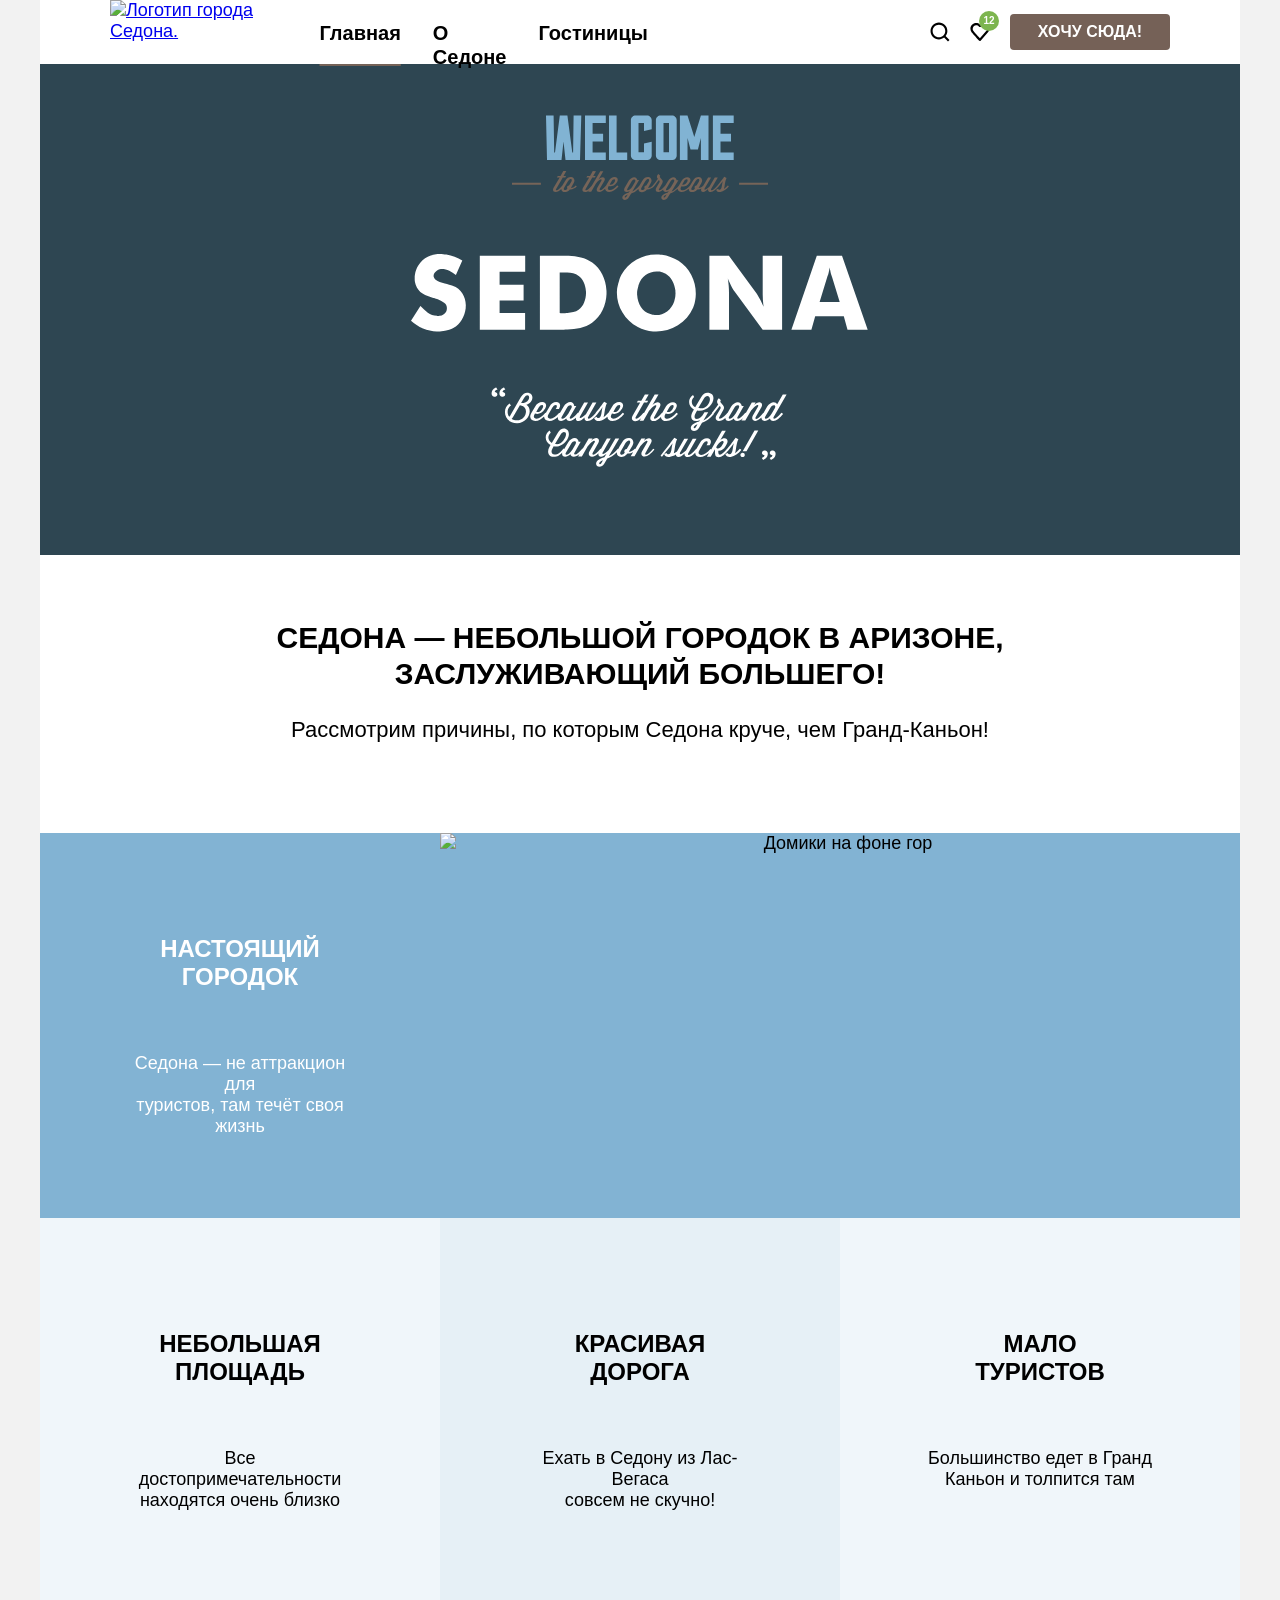
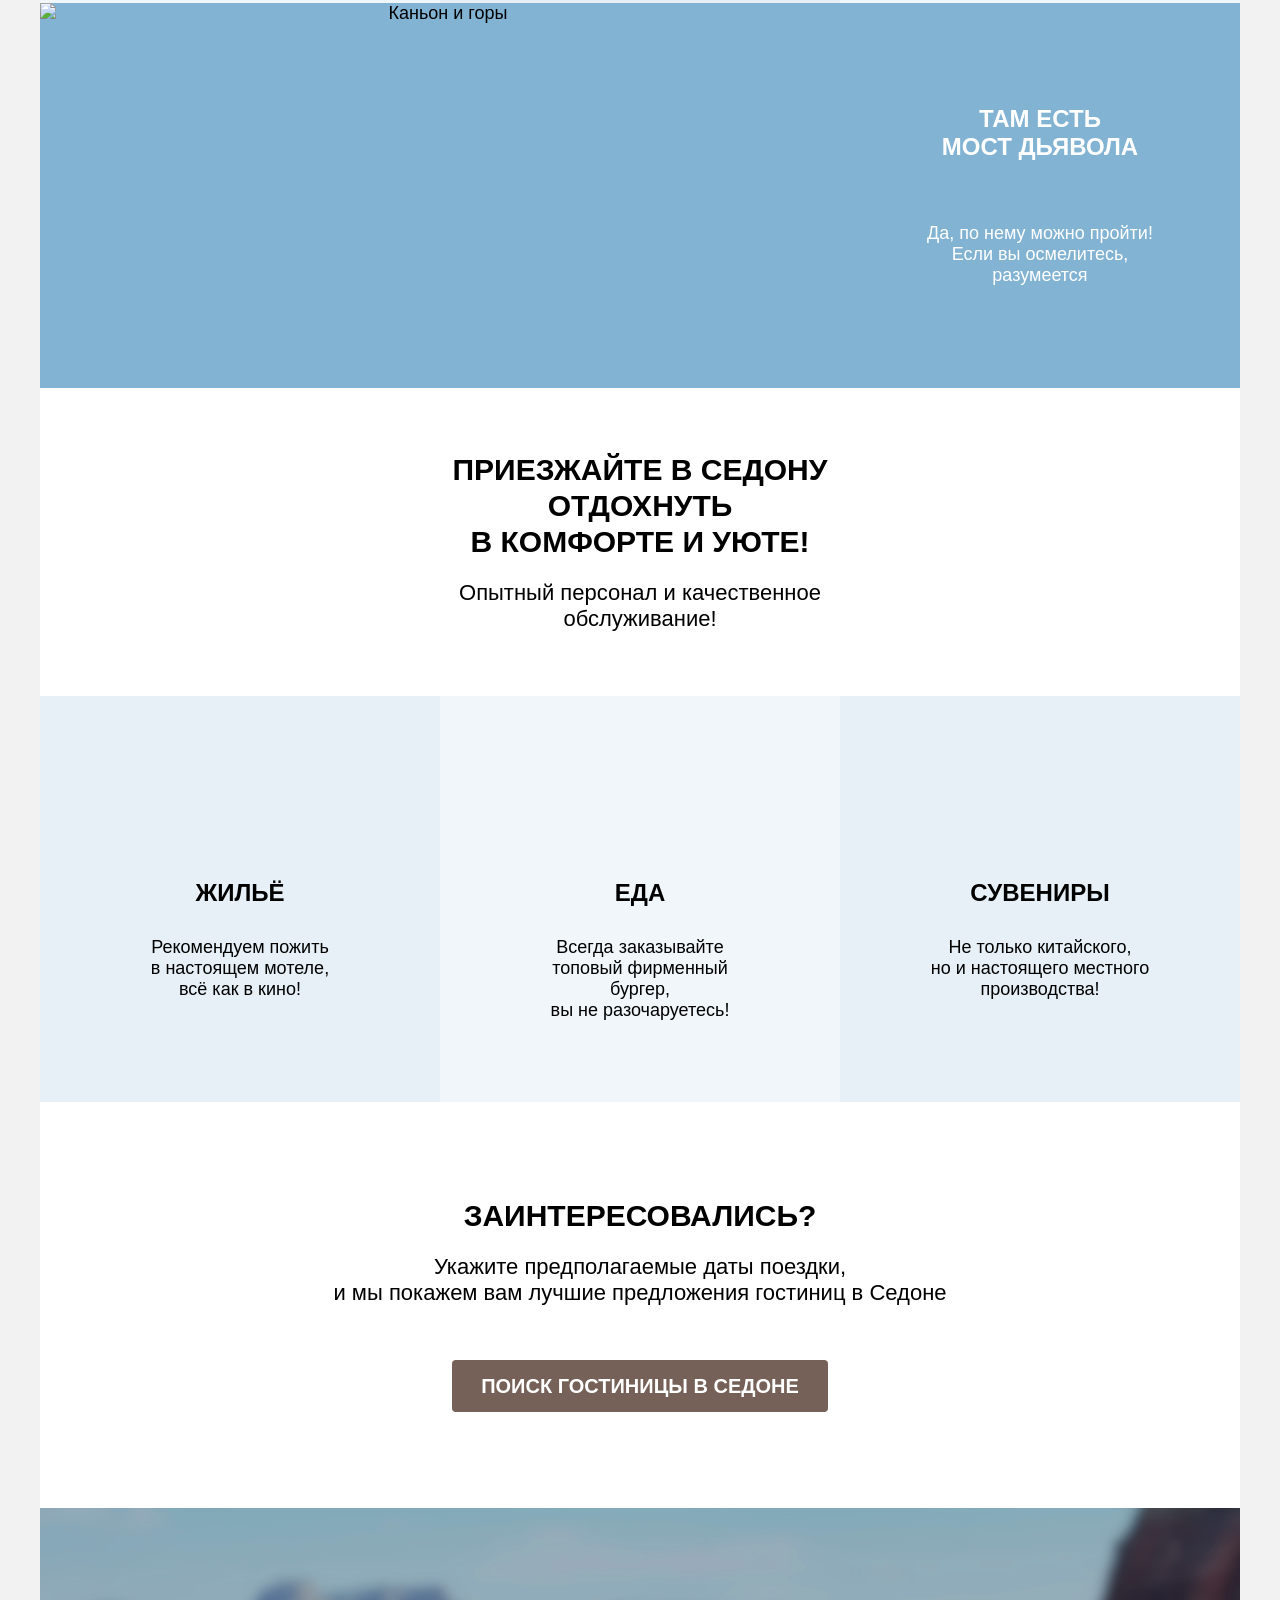
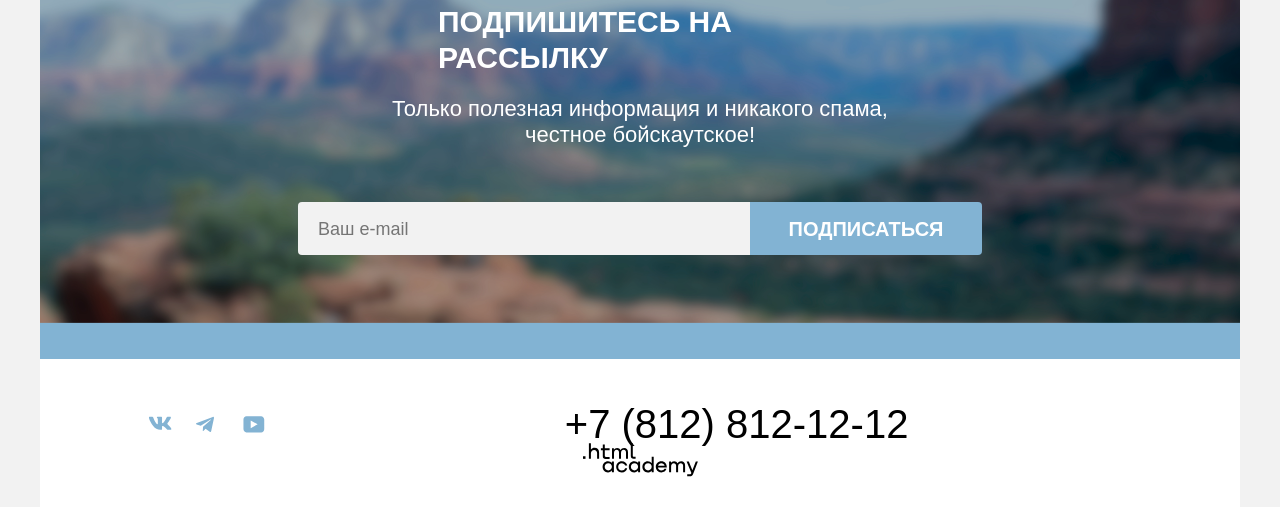
==== commit 43dc7475: "update 3.0 perfect pixel test" ====
--- a/index.html
+++ b/index.html
@@ -54,7 +54,7 @@
     <!-- Основной контент -->
     <main class="main-index" data-test="main">
       <section class="hero hero-main-picture hero-main-picture-divider" data-test="hero">
-        <svg width="458" height="352" aria-hidden="true" focusable="false" viewBox="0 0 458 352" fill="none" xmlns="http://www.w3.org/2000/svg">
+        <svg width="458" height="352" aria-hidden="true" focusable="false" style="margin: 0; " viewBox="0 0 458 352" fill="none" xmlns="http://www.w3.org/2000/svg">
           <path d="M152.3 56.1L149.5 61H146.8L145.9 62.4H148.7L142.6 72.8C141.3 75 142.2 77 144.7 77C146.5 77 148.4 75.7 150.3 73.9C150.3 77.7 155.6 78.4 158.9 74.4H159.6C161.4 74.4 164.2 73.3 165.8 71.5C165.6 71.1 165.1 70.6 164.7 70.5L164.5 70.7C163.1 72.2 161.5 72.9 159.9 72.9L162.7 68.1C164.5 65 162.8 62 160 62C157.7 62 155.9 62.9 154.1 65.9L152.6 68.5L151.4 70.6L151.2 70.8C149 73.3 146.9 75.3 145.6 75.3C144.9 75.3 144.6 74.8 145.3 73.7L151.8 62.5H154.3L155 61H152.5L155.3 56.1H152.3ZM159.8 63.9C160.8 64 161.2 65.2 160.2 66.9L158 70.6H157.9C156.9 70.6 156.1 71.4 156.1 72.4C156.1 72.8 156.2 73.1 156.4 73.4V73.5C155 75.9 151.5 75.5 153.3 72.4L155.6 68.5L157.1 66.1C158 64.5 159.1 63.9 159.8 63.9ZM181.8 56.1L179 61H176.3L175.4 62.4H178.2L172 72.8C170.7 75 171.6 77 174.1 77C175.3 77 176.6 76.4 178 75.4L177.2 76.7H180.2L184.8 68.8C189.4 63 191.5 63.8 190.2 66L186.3 72.7C185 74.9 185.9 76.9 188.4 76.9C190.2 76.9 192.2 75.5 194.1 73.7C194.2 75.6 195.8 76.9 198.2 76.9C201.6 76.9 205 74.3 207.5 71.4C207.3 71 206.8 70.5 206.4 70.4L206.2 70.6C204 73.1 201.2 75.1 199.1 75.1C197.2 75.1 196.1 74 197.5 71.5L197.8 71C199.7 71.8 203.4 71.4 205.7 67.6L206.1 66.9C207.7 64.1 206.2 62.1 203.7 62.1C201.3 62.1 199.3 63.4 198 65.5L195.1 70.5L194.9 70.7C192.7 73.2 190.6 75.2 189.3 75.2C188.6 75.2 188.3 74.7 188.9 73.6L193.3 66.1C194.6 63.8 193.4 62.2 191.7 62.2C190.4 62.2 189 62.9 187.5 64.5L192.3 56.2H189.3L180.9 70.6L180.7 70.8C178.5 73.3 176.4 75.3 175.1 75.3C174.4 75.3 174.1 74.8 174.8 73.7L181.3 62.5H183.8L184.7 61.1H182.2L185 56.2L181.8 56.1ZM203.1 64.3C204.1 64.2 204.6 65.2 203.6 66.9L203.2 67.6C201.8 70 199.8 70 198.7 69.6L200.6 66.2C201.3 65 202.3 64.4 203.1 64.3ZM247.4 58.9C245.7 60.4 245.5 62.1 246.6 63.5L246.9 63.8C245.6 65.7 243.8 68.2 241.8 70.5L241.6 70.7C240.2 72.2 238.6 72.9 237 72.9L239.8 68.1C241.6 65 239.9 62 237.1 62C234.8 62 233 62.9 231.2 65.9L229.7 68.5L228.5 70.6L228.3 70.8C225.8 73.6 223.7 75.5 221.3 76.5L228.1 65.1H226.3C226.3 63.9 225 62.2 223.1 62.2C221.5 62.2 219.2 63.5 217.9 65.6L213.7 72.8C212.4 75 213.3 77 215.8 77C216.6 77 217.7 76.6 218.7 76L217.9 77.4C213.8 78.6 211.3 80.3 211.3 82.5C211.3 85.4 215.7 86 217.9 82.3L220.2 78.4C222.6 77.7 225 76.3 227.4 73.9C227.4 77.7 232.7 78.5 236 74.4H236.7C238.5 74.4 241.3 73.3 242.9 71.5C244.3 69.8 245.5 68.3 247.9 65.1L248.3 65.6C248.7 66.1 248.8 66.7 248.5 67.3L245.3 72.8C244 75 244.9 77 247.4 77C248.9 77 250.6 76 252.2 74.6C252.1 76 253.1 77 254.8 77C255.6 77 256.7 76.6 257.7 76L256.9 77.4C252.8 78.6 250.3 80.3 250.3 82.5C250.3 85.4 254.7 86 256.9 82.3L259.2 78.4C261.7 77.6 264.1 76.2 266.6 73.8C266.7 75.7 268.3 77 270.7 77C273.2 77 275.6 75.6 277.7 73.8C277.6 77.7 283 78.5 286.3 74.4H287C287.9 74.4 289.2 74.1 290.4 73.5C289.6 75.6 290.3 77 292.1 77C293.8 77 295.6 75.5 297.1 74.1C296.8 75.7 297.8 77 299.7 77C302.2 77 305.1 74.4 307.6 71.5C309.3 69.5 310.8 67.5 311.9 66.1C310.7 69.2 311.3 74.8 308.5 74.8C307.5 74.8 307.1 73.7 307.1 73.7L305.2 74.7C305.2 74.7 305.8 77.1 308.5 77.1C308.8 77.1 309.1 77.1 309.3 77H309.4C312.5 76.6 315.5 74.2 317.8 71.6C317.6 71.1 317.1 70.7 316.7 70.6L316.5 70.8C315.4 72 314.2 73.1 312.9 74C313.9 71.2 313.7 66.8 315.5 63L313.2 61.8C312 63.5 309.2 67.4 306.5 70.5L306.3 70.7C304.1 73.2 302 75.2 300.7 75.2C300 75.2 299.7 74.7 300.4 73.6L306.8 62.4H303.8L298.4 71.7C296.1 73.8 294.3 74.9 293.8 74.7C293 74.4 293.8 73.3 294.2 72.6L300.1 62.4H297.1L292.4 70.5L292.2 70.7C290.8 72.2 289.2 72.9 287.6 72.9L290.4 68.1C292.2 65 290.5 62 287.7 62C285.4 62 283.6 62.9 281.8 65.9L280.3 68.5L279.1 70.6L278.9 70.8C276.7 73.3 273.9 75.3 271.8 75.3C269.9 75.3 268.8 74.2 270.2 71.7L270.5 71.2C272.4 72 276.1 71.6 278.4 67.8L278.8 67.1C280.4 64.3 278.9 62.3 276.4 62.3C274 62.3 272 63.6 270.7 65.7L267.8 70.7L267.6 70.9C265.1 73.7 263 75.6 260.6 76.6L267.4 65.2H265.6C265.6 64 264.3 62.3 262.4 62.3C260.8 62.3 258.5 63.6 257.2 65.7L254.3 70.6L254.1 70.8C251.9 73.3 249.8 75.3 248.5 75.3C247.8 75.3 247.5 74.8 248.2 73.7L251.2 68.5C252.2 66.7 251.8 65.6 250.8 64.5L249.1 62.5C248.7 62 248.7 61.4 249.3 60.8L247.4 58.9ZM237.1 63.9C238.1 64 238.6 65.2 237.5 66.9L235.3 70.6H235.2C234.2 70.6 233.4 71.4 233.4 72.4C233.4 72.8 233.5 73.1 233.7 73.4V73.5C232.3 75.9 228.8 75.5 230.6 72.4L232.9 68.5L234.4 66.1C235.3 64.5 236.3 63.9 237.1 63.9ZM287.3 63.9C288.3 64 288.8 65.2 287.7 66.9L285.5 70.6H285.4C284.4 70.6 283.6 71.4 283.6 72.4C283.6 72.8 283.7 73.1 283.9 73.4V73.5C282.5 75.9 279 75.5 280.8 72.4L283.1 68.5L284.6 66.1C285.4 64.5 286.5 63.9 287.3 63.9ZM275.6 64.3C276.6 64.2 277.1 65.2 276.1 66.9L275.7 67.6C274.2 70 272.3 70 271.2 69.6L273.1 66.2C273.8 65 274.8 64.4 275.6 64.3ZM223.2 64.5C224.2 64.5 224.9 65.4 224 66.9L221.7 70.9C219.9 73.8 218 75.2 216.8 75.2C216.1 75.2 215.8 74.7 216.5 73.6L220.7 66.3C221.4 65.1 222.4 64.5 223.2 64.5ZM262.1 64.5C263.1 64.5 263.8 65.4 262.9 66.9L260.6 70.9C258.8 73.8 256.9 75.2 255.7 75.2C255 75.2 254.7 74.7 255.4 73.6L259.6 66.3C260.3 65.1 261.3 64.5 262.1 64.5ZM216.8 79.4L215.4 81.8C214.8 82.9 213.7 82.7 213.7 81.9C213.7 81.2 214.5 80.3 216.8 79.4ZM255.7 79.4L254.3 81.8C253.7 82.9 252.6 82.7 252.6 81.9C252.7 81.2 253.4 80.3 255.7 79.4ZM101 67.8H129.9V69.7H101V67.8ZM328.1 67.8H357V69.7H328.1V67.8Z" fill="#766458"/>
           <path d="M322.7 37.4V45.1H301.9V0.400002H322.7V8H309.5V18.8H320V26.5H309.5V37.4H322.7ZM289.9 0.400002H297.5V45.1H289.9V23.1L286.9 34.5H279.5L276.5 23.1V45.1H268.9V0.400002H276.5L283.3 22L289.9 0.400002ZM258 8H252.5V37.3H258V8ZM261 0.400002C263.5 0.400002 265.7 2.5 265.7 5.1V40.4C265.7 43 263.5 45.1 261 45.1H249.6C247 45.1 244.9 42.9 244.9 40.4V5.1C244.9 2.5 247 0.400002 249.6 0.400002H261ZM233 28.6L240.7 26.8V40.4C240.7 43 238.5 45.1 236 45.1H224.6C222 45.1 219.9 42.9 219.9 40.4V5.1C219.9 2.5 222 0.400002 224.6 0.400002H236C238.5 0.400002 240.7 2.5 240.7 5.1V14.2L233 16V8H227.5V37.3H233V28.6ZM216.2 37.4V45.1H198V0.400002H205.6V37.4H216.2ZM194.8 37.4V45.1H174V0.400002H194.8V8H181.6V18.8H192.1V26.5H181.6V37.4H194.8ZM162.6 0.400002H170.3L169 45.1H154.5L152.5 26.6L150.5 45.1H136L135 0.400002H142.6L143.2 37.4H144L148.8 0.400002H156.4L161.3 37.4H162.1L162.6 0.400002Z" fill="#81B3D3"/>
           <path d="M380.4 214.7L405.8 140.7H431L456.7 214.7H436.5L432.8 201.3H404.2L400.4 214.7H380.4ZM416.1 162.6L408.6 187.1H428.7L421.2 162.6C420.8 161.4 420.4 160.2 420 159C419.7 157.7 419.4 156.5 419.2 155.2C419 154.7 418.9 154.3 418.9 153.9C418.8 153.4 418.7 153 418.7 152.6C418.6 153 418.5 153.4 418.4 153.9C418.3 154.3 418.2 154.7 418.2 155.2C418.1 155.4 418.1 155.5 418.1 155.7C418.1 155.8 418.1 155.9 418 156C417.8 157.1 417.5 158.3 417.2 159.4C416.7 160.4 416.4 161.5 416.1 162.6ZM298.4 214.7V140.7H317.9L345.8 178.7C346.5 179.8 347.2 181 347.8 182.2C348.5 183.4 349.2 184.6 349.8 185.8L351.2 188.8C351.7 189.8 352.1 190.8 352.6 191.7C352.5 190.9 352.4 190.1 352.3 189.3C352.2 188.5 352.1 187.7 352.1 186.9C351.9 185.3 351.8 183.7 351.8 182.1C351.7 180.4 351.7 178.8 351.7 177.1V140.8H371.1V214.8H351.7L323.6 176.6C322.8 175.7 322.1 174.6 321.4 173.3C320.7 172 320 170.6 319.4 169.2C319 168.2 318.5 167.3 318 166.3C317.6 165.4 317.3 164.4 316.8 163.5C317.2 165.9 317.5 168.3 317.7 170.8C317.9 173.3 318 175.8 318 178.2V214.7H298.4ZM210.4 159.8C214 153.2 218.9 148.2 225.3 144.7C231.7 141.2 238.3 139.5 245.2 139.5C246.1 139.5 247.1 139.5 248 139.6C249 139.7 250 139.8 250.9 139.8C253.8 140.2 256.6 140.9 259.4 141.9C262.3 142.9 265 144.2 267.5 145.8C273 149.4 277.3 154.1 280.3 160.1C283.3 166 284.8 172.1 284.8 178.6C284.8 179.4 284.8 180.2 284.7 181C284.7 181.8 284.6 182.5 284.5 183.3C284.3 185 284 186.6 283.6 188.2C283.2 189.8 282.7 191.3 282.1 192.8C278.8 200.3 273.8 206.2 266.9 210.3C260 214.4 252.8 216.5 245.2 216.5C244.7 216.5 244.1 216.5 243.6 216.4H242.1C239.4 216.2 236.8 215.7 234.2 215C231.6 214.3 229.1 213.3 226.8 212.1C220.3 208.7 215.2 203.9 211.5 197.6C207.8 191.3 205.9 184.7 205.9 177.9C205.9 176.9 205.9 175.9 206 174.9C206.1 173.9 206.2 172.8 206.5 171.8C206.9 169.8 207.4 167.7 208.1 165.8C208.5 163.6 209.4 161.7 210.4 159.8ZM263.2 186.4C263.4 185.6 263.6 184.8 263.8 184C264 183.1 264.2 182.3 264.3 181.4C264.4 180.9 264.4 180.3 264.4 179.8C264.5 179.3 264.5 178.8 264.5 178.3C264.5 177.8 264.5 177.4 264.4 176.9V175.5C264 172.2 263 169 261.4 165.9C259.8 162.8 257.5 160.4 254.7 158.7C253.9 158.3 253.2 158 252.4 157.7C251.6 157.4 250.9 157.1 250.1 156.9C249.3 156.7 248.6 156.6 247.8 156.6C247 156.4 246.3 156.4 245.5 156.4C241.6 156.4 237.9 157.6 234.6 160.1C231.3 162.6 228.9 165.9 227.6 170L227.4 170.5V171C227.2 171.7 227 172.5 226.8 173.2C226.6 173.9 226.5 174.6 226.3 175.4L226.1 177V179.4C226.1 179.6 226.1 179.9 226.2 180.2C226.4 184.3 227.7 188.2 229.9 191.9C232.2 195.5 235.4 197.9 239.4 199.1L240.8 199.6C241.3 199.7 241.8 199.8 242.3 199.8L243.7 200H245.1C249.2 200 252.9 198.8 256.1 196.4C259.4 193.8 261.8 190.5 263.2 186.4ZM181.1 207.8C177.5 210.3 173.5 212 169.3 212.9C165.1 213.8 160.7 214.4 156.4 214.6C155.2 214.7 153.9 214.7 152.7 214.7H128.9V140.7H154C155.2 140.7 156.4 140.7 157.6 140.8C161.8 141 165.9 141.6 169.9 142.5C174 143.4 177.8 145.2 181.2 147.6C185.5 150.6 188.9 154.6 191.3 159.6C193.7 164.6 195.1 169.7 195.4 174.9C195.5 175.4 195.5 175.8 195.5 176.3V179.2C195.3 184.7 194 190 191.6 195.1C189.2 200.2 185.6 204.5 181.1 207.8ZM148.7 198.1C148.9 198.1 149.2 198.1 149.4 198.2H150.2C150.5 198.2 150.8 198.2 151 198.3H154.1C155 198.2 155.8 198.1 156.5 198.1C158.5 197.9 160.5 197.6 162.4 197.1C164.3 196.6 166.1 195.7 167.6 194.7C170.1 192.9 171.9 190.5 173.1 187.5C174.3 184.4 175 181.2 175 177.9V177C175 176.7 175 176.4 174.9 176.1C174.7 173.2 174 170.3 172.8 167.6C171.6 164.8 169.9 162.6 167.7 161C166.1 159.7 164.2 158.8 162.2 158.3C160.2 157.8 158.2 157.6 156.2 157.5H148.7V198.1ZM68.8 214.7V140.7H114.2V156.8H88.6V169.8H112.6V185.6H88.6V198.1H114.1V214.7H68.8ZM9.4 190.9C9.5 191 9.5 191.1 9.5 191.1C9.6 191.1 9.7 191.1 9.7 191.2C11.8 193.5 14.2 195.7 16.8 197.7C19.4 199.6 22.5 200.7 25.9 200.8C26 200.8 26.1 200.8 26.1 200.9H26.4C26.5 200.9 26.6 200.9 26.6 201H27.9C28.3 200.9 28.6 200.8 28.9 200.8C30.1 200.6 31.3 200.1 32.4 199.4C33.6 198.7 34.5 197.9 35.1 196.8L35.3 196.3L35.5 195.8C35.7 195.3 35.8 194.8 35.8 194.3C35.9 193.8 35.9 193.4 35.9 193C35.9 190.9 35 189.2 33.1 187.8C31.4 186.4 29.4 185.2 27.3 184.4C26.5 184.1 25.7 183.9 24.9 183.7C24.2 183.5 23.4 183.3 22.7 183.1H22.5C22.4 183 22.3 183 22.3 183C18.5 182.1 14.9 180.6 11.6 178.6C8.3 176.5 6 173.5 4.7 169.7C4.5 168.9 4.2 168.1 4 167.3C3.8 166.4 3.7 165.5 3.7 164.6C3.7 164.5 3.7 164.2 3.7 164V161.2C3.8 160.6 3.9 160 4 159.3C4.2 157.7 4.6 156.2 5.2 154.7C5.7 153.2 6.4 151.8 7.3 150.5C9.8 146.4 13 143.5 16.8 141.7C20.7 139.9 24.9 139 29.1 139C30.1 139 31.1 139.1 32.1 139.2C33.2 139.3 34.3 139.4 35.4 139.5C38.2 140 41 140.8 43.6 141.8C46.4 142.9 48.9 144.2 51.3 145.6L44.9 159.9C42.8 158.4 40.6 157 38.3 155.8C36 154.6 33.5 154.1 30.8 154.1H29.9C28.1 154.3 26.5 155.1 24.9 156.5C23.4 157.8 22.6 159.2 22.6 160.8V161.5C22.7 161.7 22.8 162 22.9 162.2C23.1 162.7 23.3 163.2 23.7 163.7C24.1 164.2 24.5 164.6 25 165C25.9 165.7 27.1 166.4 28.7 167C30.3 167.5 32 168.1 33.8 168.6C35.3 169 36.7 169.4 38.1 169.8C39.5 170.1 40.7 170.4 41.6 170.7C45.9 172.2 49.2 174.8 51.4 178.5C53.6 182.1 54.7 185.9 54.8 189.9V190.5C54.8 191 54.8 191.4 54.7 191.9V193.2C54.2 197.2 52.9 201.1 50.8 204.7C48.7 208.3 45.9 211.1 42.3 213.1C41 213.7 39.6 214.3 38.2 214.7C36.8 215.1 35.4 215.4 34 215.7C32.9 215.9 31.7 216.1 30.5 216.2C29.4 216.4 28.3 216.4 27.1 216.4H25.7C21.1 216.2 16.5 215.2 12 213.4C7.5 211.5 3.5 208.9 0 205.7L9.4 190.9ZM351 338C351 337.7 351.1 337.4 351.2 337.1C351.3 336.8 351.5 336.5 351.7 336.3C351.9 336.1 352.2 335.9 352.5 335.7C352.8 335.6 353.2 335.5 353.6 335.5C354.1 335.5 354.5 335.6 354.9 335.8C355.3 336 355.7 336.2 356 336.5C356.2 336.8 356.4 337.1 356.6 337.5C356.7 337.9 356.8 338.3 356.8 338.8C356.8 339.7 356.6 340.4 356.3 341.2C356 341.9 355.6 342.6 355 343.1C354.7 343.4 354.5 343.6 354.2 343.8C353.9 344 353.6 344.2 353.3 344.3C353 344.4 352.8 344.6 352.6 344.7C352.5 344.8 352.4 344.8 352.2 344.9L350.8 342.9C351 342.8 351.3 342.7 351.6 342.5C351.9 342.4 352.2 342.2 352.5 342C352.8 341.8 353 341.5 353.2 341.2C353.4 340.9 353.5 340.6 353.5 340.2C352.9 340.2 352.3 340 351.8 339.6C351.2 339.3 351 338.8 351 338ZM358.8 338C358.8 337.7 358.9 337.4 359 337.1C359.1 336.8 359.3 336.5 359.5 336.3C359.7 336.1 360 335.9 360.3 335.7C360.6 335.6 361 335.5 361.4 335.5C361.9 335.5 362.3 335.6 362.7 335.8C363.1 336 363.5 336.2 363.8 336.5C364 336.8 364.2 337.1 364.4 337.5C364.5 337.9 364.6 338.3 364.6 338.8C364.6 339.6 364.5 340.4 364.1 341.2C363.8 341.9 363.4 342.6 362.8 343.1C362.5 343.4 362.3 343.6 362 343.8C361.7 344 361.4 344.2 361.1 344.3C360.8 344.4 360.6 344.6 360.4 344.7C360.3 344.8 360.2 344.8 360 344.9L358.7 342.9C358.9 342.8 359.2 342.7 359.5 342.5C359.8 342.4 360.1 342.2 360.4 342C360.7 341.8 360.9 341.5 361.1 341.2C361.3 340.9 361.4 340.6 361.4 340.2C360.8 340.2 360.2 340 359.7 339.6C359 339.3 358.8 338.8 358.8 338ZM94.2 279.3C94.2 279.6 94.1 279.9 94 280.2C93.9 280.5 93.7 280.8 93.5 281C93 281.5 92.3 281.8 91.6 281.8C91.2 281.8 90.7 281.7 90.3 281.5C89.9 281.3 89.5 281.1 89.2 280.8C88.9 280.5 88.7 280.1 88.6 279.8C88.5 279.4 88.4 279 88.4 278.5C88.4 277.6 88.6 276.9 88.9 276.1C89.2 275.4 89.6 274.7 90.2 274.2C90.5 273.9 90.7 273.7 91 273.5C91.3 273.3 91.6 273.1 91.9 273C92.2 272.9 92.4 272.7 92.6 272.6C92.8 272.5 92.9 272.5 93 272.4L94.3 274.4C94 274.5 93.7 274.6 93.5 274.8C93.2 274.9 92.9 275.1 92.6 275.3C92.3 275.5 92.1 275.8 91.9 276.1C91.7 276.4 91.6 276.7 91.6 277.1C92.3 277.1 92.8 277.3 93.3 277.7C94 278.1 94.2 278.6 94.2 279.3ZM86.4 279.3C86.4 279.9 86.2 280.5 85.7 281C85.5 281.2 85.2 281.4 84.9 281.6C84.6 281.7 84.2 281.8 83.8 281.8C83.4 281.8 82.9 281.7 82.5 281.5C82.1 281.3 81.7 281.1 81.4 280.8C81.1 280.5 80.9 280.1 80.8 279.8C80.7 279.4 80.6 279 80.6 278.5C80.6 277.6 80.8 276.9 81.1 276.1C81.4 275.4 81.8 274.7 82.4 274.2C82.6 274 82.9 273.7 83.2 273.5C83.5 273.3 83.8 273.1 84.1 273C84.4 272.9 84.6 272.7 84.8 272.6C85 272.5 85.1 272.5 85.2 272.4L86.5 274.4C86.3 274.5 86 274.6 85.7 274.8C85.4 274.9 85.1 275.1 84.8 275.3C84.5 275.5 84.3 275.8 84.1 276.1C83.9 276.4 83.8 276.7 83.8 277.1C84.5 277.1 85 277.3 85.5 277.7C86.1 278.1 86.4 278.6 86.4 279.3ZM331.7 336.2H335.5L347.3 315.6H343.5L331.7 336.2ZM331.6 337.7C330.4 337.7 329.4 338.7 329.4 339.9C329.4 341.1 330.3 342.1 331.6 342.1C332.8 342.1 333.8 341.2 333.8 339.9C333.8 338.6 332.8 337.7 331.6 337.7ZM305.2 332.2L306.3 330.3C310.7 324.2 313.6 325.9 312.3 328.2L310.5 331.3C309.4 333.2 306 334.6 305.2 332.2ZM330.3 335.1C330.1 334.5 329.4 333.9 328.9 333.8L328.6 334.1C327.3 335.7 325.7 337 324.1 338.2C325.3 334.6 325 329.1 327.4 324.2L324.6 322.7C323 324.8 319.6 329.8 316.2 333.8L315.9 334.1C313.2 337.3 310.5 339.8 308.9 339.8C308.1 339.8 307.3 339 307.3 337.3V335.7C310 336 312.8 334.3 314.5 331.2L315.5 329.5C319 323.5 313.3 321.5 309.4 325L314.8 315.7H311L300.2 334.4C300 334.2 299.8 334.1 299.5 333.9L299.2 334.2C296.5 337.4 293 339.9 290.3 339.9C288 339.9 286.6 338.4 288.3 335.4L292.2 328.6C294.4 324.9 298.2 325.5 296 329.4L295.5 330.3H298.6L299.1 329.4C301.1 325.9 299.2 323.3 296.1 323.3C293 323.3 290.6 324.9 289 327.7L285.3 334.1C285.2 334.1 285.1 334 285.1 334L284.8 334.3C282.1 337.5 279.4 340 277.8 340C277 340 276.5 339.4 277.4 337.9L285.5 323.8H281.7L275 335.5C272.1 338.1 269.9 339.6 269.2 339.2C268.3 338.8 269.2 337.4 269.7 336.6L277.1 323.7H273.3L266 336.4C265.2 337.1 263.6 337.8 262.8 338.3C264 334.7 263.7 329.2 266.1 324.3L263.3 322.8C261.7 324.9 253 336.5 249.6 340.5C249.9 341 250.5 341.4 251 341.8C253.1 339.3 260.3 330.1 261.7 328.3C260.2 332.2 261 339.3 257.4 339.3C256.1 339.3 255.6 337.9 255.6 337.9L253.2 339.1C253.2 339.1 253.9 342.1 257.3 342.1C257.7 342.1 258 342.1 258.4 342H258.5C260.4 341.7 263.1 340.9 264.9 339.6C264.9 341.1 265.8 342.1 267.4 342.1C269.5 342.1 271.8 340.2 273.6 338.5C273.2 340.5 274.4 342.1 276.8 342.1C279.1 342.1 281.8 340.2 284.2 337.7C284.2 340.2 286.2 342.1 289.3 342.1C292.4 342.1 295.4 340.4 298 338.1L295.9 341.8H299.7L304 334.3V337.3C304 340.5 304.6 342.2 307.7 342.2C310.8 342.2 314.4 338.9 317.5 335.2C319.6 332.7 321.5 330.1 322.9 328.3C321.4 332.2 322.2 339.3 318.6 339.3C317.3 339.3 316.8 337.9 316.8 337.9L314.4 339.1C314.4 339.1 315.1 342.1 318.5 342.1C318.9 342.1 319.2 342.1 319.6 342H319.7C323.7 341.5 327.5 338.4 330.3 335.1ZM215.7 334H215.5C214.3 334 213.3 335 213.3 336.3C213.3 336.8 213.4 337.2 213.7 337.6V337.7C211.9 340.7 207.6 340.2 209.8 336.2L212.7 331.2L214.5 328.1C217.2 323.6 220.8 325.4 218.5 329.3L215.7 334ZM190.3 348.2C189.5 349.6 188.2 349.4 188.2 348.4C188.2 347.4 189.1 346.3 192 345.2L190.3 348.2ZM161.5 334.4C159.2 338 157 339.7 155.4 339.7C154.6 339.7 154.1 339.1 155 337.6L160.3 328.4C162.3 324.9 166.4 325.8 164.5 329.2L161.5 334.4ZM149.5 319.7C150.6 317.8 151.9 316.9 152.9 316.9C154.3 316.9 155 317.8 155 319.2C155 322.7 150.6 330 144.8 329.1H144L149.5 319.7ZM242.3 333.8L242 334.1C239.3 337.3 236.6 339.8 235 339.8C234.2 339.8 233.7 339.2 234.6 337.7L240 328.1C241.6 325.2 240.1 323.2 238 323.2C236.4 323.2 234.7 324.1 232.8 326L234.2 323.5H230.4L224.3 334C224.1 333.9 224 333.8 223.8 333.7L223.5 334C221.8 335.9 219.7 336.8 217.8 336.8L221.4 330.7C223.7 326.7 221.6 323 218 323C215.1 323 212.8 324.2 210.7 327.9L208.8 331.1L207.2 333.9C207.1 333.8 207 333.8 206.9 333.7L206.6 334C203.5 337.6 200.8 339.9 197.8 341.2L208.2 323.5H204.4L197.7 335.1C194.8 337.8 192.5 339.3 191.8 339C190.9 338.6 191.8 337.2 192.3 336.4L199.7 323.5H195.9L189.9 333.9C189.8 333.8 189.7 333.8 189.6 333.7L189.3 334C186.6 337.2 183.9 339.7 182.3 339.7C181.5 339.7 181 339.1 181.9 337.6L187.3 328C188.9 325.1 187.4 323.1 185.3 323.1C183.7 323.1 182 324 180.1 325.9L181.5 323.4H177.7L171.7 333.8C171.6 333.7 171.5 333.7 171.3 333.6L171 333.9C168.3 337.1 165.6 339.6 164 339.6C163.2 339.6 162.7 339 163.6 337.5L169.7 326.8H167.6C167.7 325.2 166.1 323 163.6 323C161.6 323 158.7 324.6 157.1 327.4L153.2 334.1C152.9 333.9 152.6 333.7 152.4 333.6L152.1 333.9C149.4 337.1 147.3 339.6 143.5 339.6C140.9 339.6 139.4 337 141.6 333.2L142.7 331.3C143.4 331.4 144.1 331.5 144.8 331.5C148.8 331.5 153.4 329.4 156.4 324.2C157.5 322.3 157.9 320.6 157.9 319.1C157.9 315.7 155.7 313.5 152.9 313.5C150.8 313.5 148.4 315 146.7 317.9L140.8 328C138.6 326.8 137.4 324.7 137.4 322.6C137.4 320.9 138.2 319.1 139.8 317.8L138.6 315.6C135.9 317.5 134.7 320.1 134.7 322.6C134.7 325.6 136.4 328.5 139.5 330.1L138.4 332.1C135.7 336.7 137.3 341.8 142.6 341.8C146.8 341.8 148.7 339.9 151.3 337.4C150.5 339.8 151.7 341.8 154.3 341.8C155.8 341.8 157.7 340.8 159.5 339.3C159.7 340.8 160.8 341.8 162.8 341.8C164.6 341.8 166.6 340.7 168.5 339L167.1 341.4H170.9L176.7 331.3C182.5 324.1 185.1 325 183.4 327.8L178.5 336.3C176.9 339.1 178 341.7 181.1 341.7C183.1 341.7 185.4 340.3 187.5 338.3C187 340.4 188 341.7 189.9 341.7C191.7 341.7 193.8 340.2 195.5 338.7L193.4 342.3C188.3 343.8 185.1 345.9 185.1 348.8C185.1 352.4 190.7 353.2 193.4 348.5L196.3 343.5C199.5 342.5 202.6 340.5 205.8 337.3C205.3 342.6 212.3 343.8 216.5 338.4H217.3C218.7 338.4 220.5 337.9 222.2 336.9L219.7 341.3H223.5L229.3 331.2C235.1 324 237.7 324.9 236 327.7L231.1 336.2C229.5 339 230.6 341.6 233.7 341.6C236.8 341.6 240.4 338.3 243.5 334.6C243.4 334.6 242.8 334 242.3 333.8ZM360.9 298.2C358.6 301.9 356.3 303.7 354.7 303.7C353.9 303.7 353.4 303.1 354.3 301.6L359.6 292.4C361.6 288.9 365.7 289.8 363.8 293.2L360.9 298.2ZM324.7 298.4C322.4 302 320.2 303.7 318.6 303.7C317.8 303.7 317.3 303.1 318.2 301.6L323.5 292.4C325.5 288.9 329.6 289.8 327.7 293.2L324.7 298.4ZM284.8 312.2C284 313.6 282.7 313.4 282.7 312.4C282.7 311.4 283.6 310.3 286.5 309.2L284.8 312.2ZM292.8 283.7C293.9 281.8 295.2 280.9 296.2 280.9C302.2 280.9 297.7 295.3 288.1 293.1H287.3L292.8 283.7ZM370.5 297.8L370.2 298.1C367.5 301.3 364.8 303.8 363.2 303.8C362.4 303.8 361.9 303.2 362.8 301.7L375.6 279.6H371.8L366.2 289.2C365.5 288.1 364.3 287.2 362.7 287.2C360.7 287.2 357.8 288.8 356.2 291.6L352.5 298C352.4 298 352.3 297.9 352.3 297.9L352 298.2C349.3 301.4 347 303.9 345.3 303.9C344.5 303.9 344 303.3 344.9 301.8L350.4 292.2C352 289.3 350.5 287.3 348.4 287.3C346.8 287.3 345.1 288.2 343.2 290.1L344.6 287.6H340.8L334.8 298C334.7 297.9 334.6 297.9 334.4 297.8L334.1 298.1C331.4 301.3 328.7 303.8 327.1 303.8C326.3 303.8 325.8 303.2 326.7 301.7L332.8 291H330.7C330.8 289.4 329.2 287.2 326.7 287.2C324.7 287.2 321.8 288.8 320.2 291.6L316.5 297.9L316.3 298.1C313.6 301.3 310.5 303.8 308.9 303.8C308.1 303.8 307.6 303.2 308.5 301.7L312.3 295.1C313.6 292.8 313 291.5 311.8 290L309.7 287.5C309.2 286.8 309.2 286 309.9 285.3L307.9 283.2C305.8 285.1 305.6 287.3 306.9 289L307.2 289.4C305.5 291.8 303.3 295 300.8 297.9C300.9 298 301 298.1 301.1 298.2C298 301.8 295.3 304.1 292.4 305.4L297.2 297.2H293.4L293 297.9C291 301.4 288.7 303.9 285.8 303.9C283.2 303.9 282.8 301.3 285 297.5L286.1 295.6C286.8 295.7 287.5 295.8 288.2 295.8C301.6 295.8 308.1 277.8 296.3 277.8C294.2 277.8 291.8 279.3 290.1 282.2L284.2 292.3C282 291.1 280.8 289 280.8 286.9C280.8 285.2 281.6 283.4 283.2 282.1L282 279.9C279.3 281.8 278.1 284.4 278.1 286.9C278.1 289.9 279.8 292.8 282.9 294.4L281.8 296.4C279.1 301 279.6 306.1 285 306.1C286.6 306.1 287.9 305.6 289.1 304.9L288.1 306.6C283 308.2 279.8 310.2 279.8 313.1C279.8 316.7 285.4 317.5 288.1 312.8L291 307.8C294.9 306.6 298.8 303.9 302.9 299.1C302.8 299 302.8 298.9 302.7 298.7C304.4 296.7 305.8 294.8 308.7 291L309.2 291.6C309.7 292.2 309.9 293 309.4 293.7L305.4 300.6C303.8 303.4 304.9 306 308 306C309.9 306 312.3 304.8 314.4 303C314.4 304.7 315.5 306 317.7 306C319.2 306 321.1 305 322.9 303.5C323.1 305 324.2 306 326.2 306C328 306 330 304.9 331.9 303.2L330.5 305.6H334.3L340.1 295.5C345.9 288.3 348.5 289.2 346.8 292L341.9 300.5C340.3 303.3 341.4 305.9 344.5 305.9C346.5 305.9 348.3 304.5 350.5 302.6C350.3 304.5 351.5 305.9 353.8 305.9C355.3 305.9 357.2 304.9 359 303.4C359.2 304.9 360.3 305.9 362.3 305.9C365.4 305.9 369 302.6 372.1 298.9C371.6 298.6 371 298 370.5 297.8ZM258.2 292.5C260.4 288.8 264.2 289.4 262 293.3L261.5 294.2C259.7 297.3 257.2 297.2 255.8 296.7L258.2 292.5ZM255.2 306.1C259.5 306.1 263.7 302.8 266.9 299.1C266.6 298.6 266 298 265.5 297.8L265.2 298.1C262.5 301.3 259 303.8 256.3 303.8C254 303.8 252.6 302.3 254.3 299.3L254.7 298.6C257.1 299.6 261.7 299.1 264.5 294.2L265 293.3C267 289.8 265.1 287.2 262 287.2C259 287.2 256.5 288.8 254.9 291.6L251.2 297.9C251.2 297.9 251.1 297.9 251.1 297.8L250.8 298.1C248.1 301.3 245.4 303.8 243.8 303.8C243 303.8 242.5 303.2 243.4 301.7L248.8 292.1C250.4 289.2 248.9 287.2 246.8 287.2C245.2 287.2 243.4 288.1 241.5 290.1L247.5 279.6H243.7L233 298.1C232.9 298 232.7 297.9 232.6 297.8L232.3 298.1C229.6 301.3 226.9 303.8 225.3 303.8C224.5 303.8 224 303.2 224.9 301.7L233 287.6H236.1L237.2 285.8H234.1L237.7 279.6H233.9L230.3 285.8H226.9L225.8 287.6H229.2L221.6 300.8C220 303.6 221.1 306.2 224.2 306.2C226.1 306.2 228.1 305 230.1 303.2L228.6 305.8H232.4L238.1 295.8C243.9 288.5 246.5 289.4 244.9 292.2L240 300.7C238.4 303.5 239.5 306.1 242.6 306.1C244.9 306.1 247.4 304.3 249.9 301.9C250.1 304.3 252.1 306.1 255.2 306.1ZM127.7 292.5C129.9 288.8 133.7 289.4 131.5 293.3L131 294.2C129.2 297.3 126.7 297.2 125.3 296.7L127.7 292.5ZM150.8 301.7L156.1 292.5C158.1 289 162.2 289.9 160.3 293.3L157.4 298.5C155.1 302.1 152.9 303.8 151.3 303.8C150.4 303.7 149.9 303.2 150.8 301.7ZM204.8 292.5C207 288.8 210.8 289.4 208.6 293.3L208.1 294.2C206.3 297.3 203.9 297.2 202.4 296.7L204.8 292.5ZM147 302C146.4 304.2 147.6 306.1 150.1 306.1C151.6 306.1 153.5 305.1 155.3 303.6C155.5 305.1 156.6 306.1 158.6 306.1C160.6 306.1 162.8 304.7 165 302.8C164.6 304.8 165.5 306.1 167.4 306.1C169.5 306.1 171.8 304.2 173.6 302.5C173.2 304.5 174.4 306.1 176.8 306.1C179.9 306.1 183.5 302.8 186.6 299.1C186.6 299.1 186.5 299 186.5 298.9C188.6 296.5 190.4 293.9 191.7 292.1C190.2 296 191 303.1 187.4 303.1C186.1 303.1 185.6 301.7 185.6 301.7L183.2 302.9C183.2 302.9 183.9 306 187.3 306C187.7 306 188 306 188.4 305.9H188.5C191.3 305.5 194 303.8 196.4 301.7C196.5 304.2 198.4 306 201.5 306C205.8 306 210 302.7 213.2 299C212.9 298.5 212.3 297.9 211.8 297.7L211.5 298C208.8 301.2 205.3 303.7 202.6 303.7C200.3 303.7 198.9 302.2 200.6 299.2L201 298.5C203.4 299.5 208 299 210.8 294.1L211.3 293.2C213.3 289.7 211.4 287.1 208.3 287.1C205.2 287.1 202.8 288.7 201.2 291.5L197.5 297.8H197.4L197.1 298.1C195.8 299.7 194.2 301 192.6 302.2C193.8 298.6 193.5 293.1 195.9 288.2L193.1 286.7C191.5 288.8 188.1 293.8 184.7 297.8L184.8 297.9L184.7 298.1C182 301.3 179.3 303.8 177.7 303.8C176.9 303.8 176.4 303.2 177.3 301.7L185.4 287.6H181.6L174.9 299.3C172 301.9 169.8 303.4 169.1 303C168.2 302.6 169.1 301.2 169.6 300.4L177 287.5H173.2L167.2 297.9C167.1 297.8 167 297.8 166.9 297.7L166.6 298C163.9 301.2 161.2 303.7 159.6 303.7C158.8 303.7 158.3 303.1 159.2 301.6L165.3 290.9H163.2C163.3 289.3 161.7 287.1 159.2 287.1C157.2 287.1 154.3 288.7 152.7 291.5L148.9 298.1C148.7 298 148.5 297.8 148.3 297.7L148 298C145.3 301.2 142.1 303.7 139.5 303.7C137.2 303.7 135.8 302.2 137.5 299.2L141.4 292.4C143.6 288.7 147.4 289.3 145.2 293.2L144.7 294.1H147.8L148.3 293.2C150.3 289.7 148.4 287.1 145.3 287.1C142.2 287.1 140.2 288.7 138.6 291.5L134.8 297.9C134.7 297.8 134.6 297.8 134.5 297.7L134.2 298C131.5 301.2 128.3 303.7 125.6 303.7C123.3 303.7 121.9 302.2 123.6 299.2L124 298.5C126.4 299.5 131 299 133.8 294.1L134.3 293.2C136.3 289.7 134.4 287.1 131.3 287.1C128.2 287.1 125.8 288.7 124.2 291.5L120.2 298.3C117.8 302.3 119.9 306 124.3 306C127.6 306 130.3 304 133.1 301.4C133 304 135 306 138.2 306C141.6 306.1 144.3 304.3 147 302ZM110.1 288L113.2 282.8C116 278 119.5 280.8 117.6 284.4C116.1 287.1 114 288 110.1 288ZM106 305.3C103.7 305.3 102 304.8 100.6 304C101.3 303.2 101.9 302.3 102.5 301.3L108.9 290.3L109.9 290.4C118.7 292.2 115.2 305.3 106 305.3ZM115.4 289.8C123 287.2 123.6 277.7 116.1 277.7C114 277.7 111.6 279.2 109.9 282.1L99.7 299.7C99.3 300.5 98.8 301.2 98.2 301.8C95.6 298.2 96.3 292.8 100 290.5L98.5 288.6C90.6 293.6 92.9 308.2 106.1 308.2C117.4 308.2 122.6 294.6 115.4 289.8Z" fill="white"/>
@@ -87,18 +87,18 @@
           <li class="advantages-item advantages-dark-accent">
             <div class="advantages-wrapper">
               <h3 class="advantages-title advantages-title-cube">Красивая<br />дорога</h3>
-              <p class="advantages-description advantages-title-cube">Ехать в Седону из Лас-Вегаса</br>совсем не скучно!
+              <p class="advantages-description advantages-description-cube">Ехать в Седону из Лас-Вегаса</br>совсем не скучно!
               </p>
             </div>
           </li>
           <li class="advantages-item advantages-light-second">
             <div class="advantages-wrapper">
               <h3 class="advantages-title advantages-title-cube">Мало<br />туристов</h3>
-              <p class="advantages-description advantages-title-cube">Большинство едет в Гранд</br>Каньон и толпится там
+              <p class="advantages-description advantages-description-cube">Большинство едет в Гранд</br>Каньон и толпится там
               </p>
             </div>
           </li>
-          <li class="advantages-item advantages-item-wide">
+          <li class="advantages-item advantages-item-wide-two">
             <img class="advantages-image" src="images\bridge_diablo.jpg" width="800" height="385" alt="Каньон и горы">
             <div class="advantages-wrapper">
               <h3 class="advantages-title-with-picture">Там есть</br>мост дьявола</h3>
@@ -194,7 +194,7 @@
           </svg>
         </a>
     </footer>
-    <div class="modal-container modal-container-close">
+<!--     <div class="modal-container modal-container-close">
       <div class="modal modal-auth">
         <button class="modal-close-button">
           <span class="visually-hidden">Закрыть</span>
@@ -240,6 +240,6 @@
             </form>
         </section>
       </div>
-    </div>
+    </div> -->
   </body>
 </html>
--- a/style/style.css
+++ b/style/style.css
@@ -129,7 +129,7 @@
 }
 
 .navigation-item {
-  margin: 0;
+  margin-top: 1px;
   padding: 0;
 }
 
@@ -150,7 +150,7 @@
 .navigation-link-current {
   text-decoration: underline solid #756257;
   text-decoration-thickness: 2px;
-  text-underline-offset: 20px;
+  text-underline-offset: 24px;
 }
 
 
@@ -219,7 +219,7 @@
 }
 
 .lead {
-  margin: 64px 0 20px 0;
+  margin: 65px 0 25px 0;
   padding: 0;
   font-size: 30px;
   font-weight: 700;
@@ -243,8 +243,8 @@
 .advantages-list {
   display: grid;
   grid-template-columns: 1fr 1fr 1fr;
-  margin-top: 21px;
-  margin-bottom: 64px;
+/*   margin-top: 21px;
+  margin-bottom: 64px; */
   padding: 0;
   list-style: none;
 }
@@ -264,7 +264,6 @@
 
 .advantages-dark-accent {
   background-color: rgba(131, 179, 211, 0.20);
-  display: row;
   min-width: 400px;
   min-height: 385px;
 }
@@ -281,6 +280,16 @@
   display: flex;
   flex-wrap: wrap;
   background-color: #82B3D3;
+  margin-top: 21px;
+}
+
+.advantages-item-wide-two {
+  grid-column: 1 / -1;
+  display: flex;
+  flex-wrap: wrap;
+  background-color: #82B3D3;
+  margin-top: 0;
+
 }
 
 .advantages-title-with-picture {
@@ -335,6 +344,7 @@
 
 .advantages-title-cube {
   color: #000000;
+  padding-top: 10px;
 }
 
 .advantages-description-cube {
@@ -394,7 +404,7 @@
   padding: 0;
   margin: 0;
   background-repeat: no-repeat;
-  background-position: 50% 25%;
+  background-position: 50% 26%;
 }
 
 .infrastructure-item-food {
@@ -402,7 +412,7 @@
   min-width: 75px;
   min-height: 72px;
   background-repeat: no-repeat;
-  background-position: 50% 25%;
+  background-position: 50% 26%;
 }
 
 .infrastructure-item-souvenir {
@@ -410,7 +420,7 @@
   min-width: 75px;
   min-height: 72px;
   background-repeat: no-repeat;
-  background-position: 50% 25%;
+  background-position: 50% 26%;
 }
 
 .infrastructure-title {
@@ -436,7 +446,8 @@
 }
 
 .search-title {
-  margin: 0;
+  margin-bottom: 20px;
+  margin-top: 0;
   padding: 0;
   text-transform: uppercase;
   line-height: 36px;
@@ -444,14 +455,15 @@
 }
 
 .search-description {
-  margin-top: 20px 0 0 0;
-  padding: 0;
+  margin: 0;
+  padding-bottom: 54px;
+  padding-top: 0;
   font-size: 22px;
   line-height: 26px;
 }
 
 .search-button {
-  margin-top: 54px;
+  margin: 0;
   padding: 0;
   font-family: "PT Sans", "Arial", sans-serif;
   font-weight: 700;
@@ -560,7 +572,7 @@
   align-items: center;
   flex-wrap: wrap;
   background-color: white;
-  padding: 40px 70px 30px 70px;
+  padding: 45px 70px 30px 70px;
 }
 
 .footer-social-list {
@@ -576,8 +588,9 @@
 .footer-social-item {
   width: 47.33px;
   height: 40px;
-  margin: 0;
-  padding: 0;
+  margin: 3px 1px 0 0;
+  padding: 0;
+
 }
 
 .footer-social-link {
@@ -602,7 +615,7 @@
 
 .icon-footer {
   display: flex;
-  margin: 13px 11.67px 13px;
+  margin: 9px 12px 0;
   cursor: pointer;
   text-decoration: none;
 }
@@ -629,7 +642,7 @@
 }
 
 .footer-logo-link-academy {
-  margin-bottom: -5px;
+  margin-top: -1px;
   padding: 0;
   text-decoration: none;
 }
@@ -664,6 +677,7 @@
 .footer-phone {
   margin-right: 236px;
   margin-left: 236px;
+  margin-top: 0;
   font-size: 40px;
   line-height: 40px;
   text-decoration: none;
@@ -692,9 +706,10 @@
   color: #000000;
   padding-left: 20px;
   padding-right: 342px;
-  padding-top: 14px;
+  padding-top: 15px;
   padding-bottom: 14px;
   background-color: #F2F2F2;
+  font-family: "PT Sans", "Arial", sans-serif;
 }
 
 
@@ -714,14 +729,15 @@
 }
 
 .hotels-filter-picture {
-  background-image: url("../images/catalog/background_image_catalog_blur.jpg");
+  background-image: url("../images/catalog/background_image_catalog_blur2.png");
   width: 1200px;
-  height: 409px;
+  height: 412px;
 }
 
 .for-tittle-and-breabcrumbs {
   width: 1060px;
   height: 107px;
+  margin-bottom: 40px;
 }
 
 .inner-title {
@@ -735,7 +751,7 @@
 .breadcrumbs-list {
   display: inline-flex;
   flex-wrap: wrap;
-  margin: 0;
+  margin-top: 8px;
   padding: 0;
   list-style: none;
   justify-content: left;
@@ -751,13 +767,15 @@
   min-width: 6.39px;
   min-height: 9.94px;
   text-decoration: none;
-  margin: 0;
+  margin-top: 0;
 }
 
 .breadcrumbs-item-two {
   margin-left: 10px;
   text-decoration: none;
   color: #ffffff;
+  font-size: 16px;
+  font-weight: 400;
 }
 
 .breadcrumbs-link {
@@ -862,14 +880,15 @@
   line-height: 23px;
   font-weight: 400;
   cursor: pointer;
+  margin-left: 11px;
 }
 
 .control:hover .control-mark {
   outline: 3px solid #83B3D3;
 }
 
-.control:focus .control-mark {
-  /* outline: 3px solid #83B3D3; */
+.control-input:focus + .control-mark {
+  outline: 3px solid #83B3D3;
 }
 
 .control:hover .control-mark {
@@ -885,8 +904,7 @@
 }
 
 .control-label:active {
-  border: 1px solid #83B3D3;  /* не меняет толщуну бордера !! */
-  opacity: 30%;
+  outline: 2px solid #83B3D3;
 }
 
 .control-input:disabled + .control-mark {
@@ -1011,7 +1029,7 @@
   border: none;
   width: 143px;
   height: 48px;
-  padding: 12px 0 12px 20px;
+  padding: 12px 0 12px 21px;
   font-family: "PT Sans", "Arial", sans-serif;
   outline: none;
 }
@@ -1049,7 +1067,7 @@
   height: 4px;
   width: 287px;
   margin-bottom: 20px;
-  background-color: white;
+  background-color: green;
   border-radius: 2px;
   margin: 0;
   padding: 0;
@@ -1058,6 +1076,7 @@
 
 .range-bar {
   position: relative;
+  margin-top: -4px;
   height: 4px;
   background-color: white;
 
@@ -1074,22 +1093,22 @@
 }
 
 .range-toggle:hover {
-  background-color: #68A2CA;
+  opacity: 75%;
 }
 
 .range-toggle:active,
 .range-toggle:focus {
-  outline: 2px solid white;
+  outline: 3px solid #83B3D3;
 }
 
 .toggle-min {
   top: -8px;
-  right: 82px;
+  left: 0;
 }
 
 .toggle-max {
   top: -8px;
-  right: -135px;
+  right: 0;
 }
 /* проба рейндж */
 
@@ -1193,12 +1212,13 @@
 .catalog-card-title {
   padding: 0;
   padding-right: 200px;
-  margin: 0;
+  margin-top: 25px;
   font-size: 30px;
   line-height: 36px;
   font-weight: 700;
   display: flex;
   align-items: center;
+  text-transform: uppercase;
 }
 
 
@@ -1258,9 +1278,11 @@
   color: #333333;
   border: 2px solid #E5E5E5;
   border-radius: 4px;
-  margin: 0;
-  padding: 14px 20px 14px 20px;
-  cursor: pointer;
+  margin-right: 70px;
+  margin-top: 0;
+  padding: 11px 20px 14px 15px;
+  cursor: pointer;
+  font-family: "PT Sans", "Arial", sans-serif;
 }
 
 .catalog-card-select:hover {
@@ -1288,6 +1310,7 @@
   grid-template-columns: repeat(2, 140px);
   padding: 20px;
   width: 340px;
+  min-height: 438px;
   border: 1px solid #E6E6E6;
   border-radius: 4px;
 }
@@ -1297,7 +1320,7 @@
 .catalog-card-title-link {
   grid-column: 1 / -1;
   padding: 0;
-  margin: 0;
+  margin: -2px 0 0 0;
   font-size: 24px;
   font-weight: 700;
   line-height: 28px;
@@ -1313,7 +1336,7 @@
 
 .price {
   text-align: right;
-  margin: 0;
+  margin: 0 1px -3px 0;
   padding: 0;
   position: relative;
   font-family: "PT Sans", sans-serif;
@@ -1339,7 +1362,7 @@
   position: absolute;
   right: 20px;
   left: 106px;
-  top: 12px;
+  top: 15px;
   bottom: 12px;
   color: #000000;
   line-height: 20px;
@@ -1350,8 +1373,8 @@
   content:"до";
   position: absolute;
   right: 20px;
-  left: 106px;
-  top: 12px;
+  left: 105px;
+  top: 15px;
   bottom: 12px;
   color: #000000;
   line-height: 20px;
@@ -1501,7 +1524,7 @@
   font-weight: 400;
   text-transform: uppercase;
   margin: 0;
-  padding: 0;
+  padding-top: 3px;
 }
 
 fieldset {
@@ -1600,6 +1623,7 @@
   padding-right: 342px;
   padding-top: 14px;
   padding-bottom: 14px;
+  font-family: "PT Sans", sans-serif;
 }
 
 
@@ -1728,6 +1752,7 @@
   position: relative;
   background-image: url("../images/catalog/calendar.svg");
   background-repeat: no-repeat;
+  background-position: center right 22px;
 }
 
 /* .field {
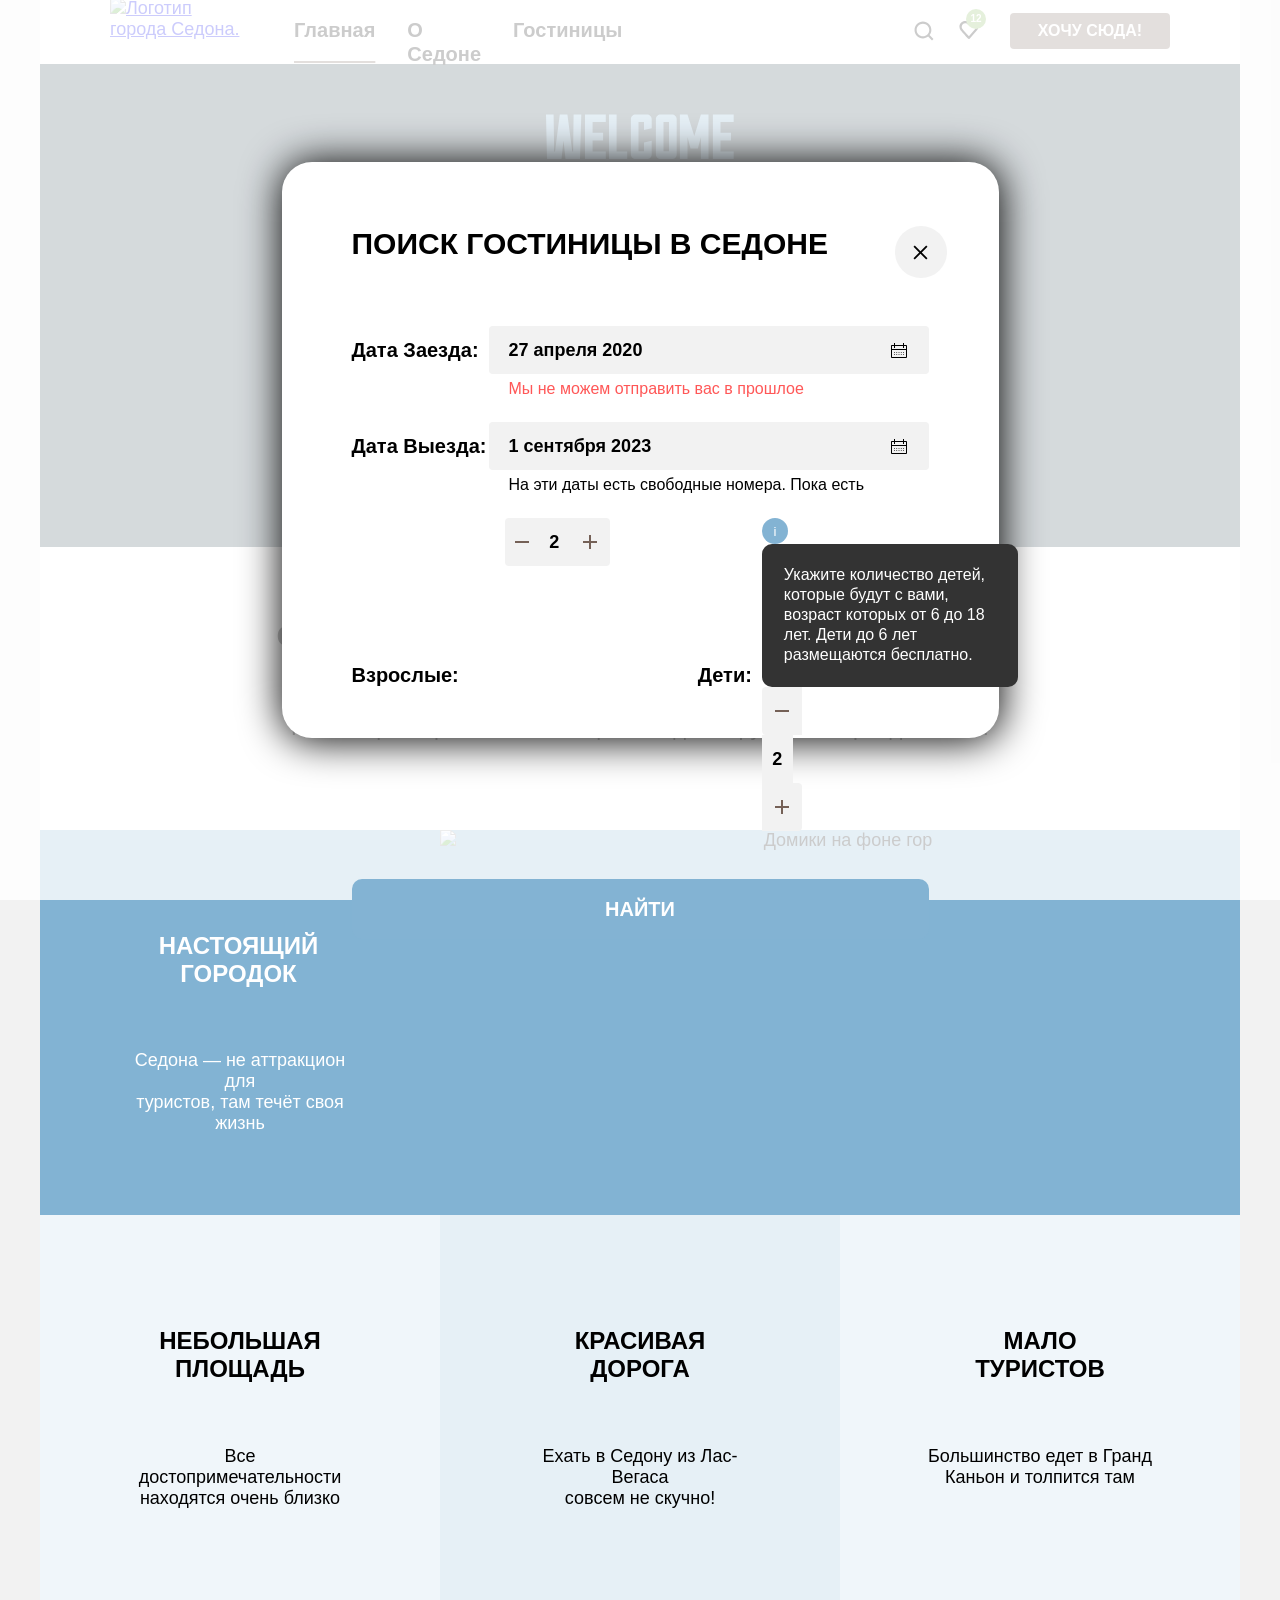
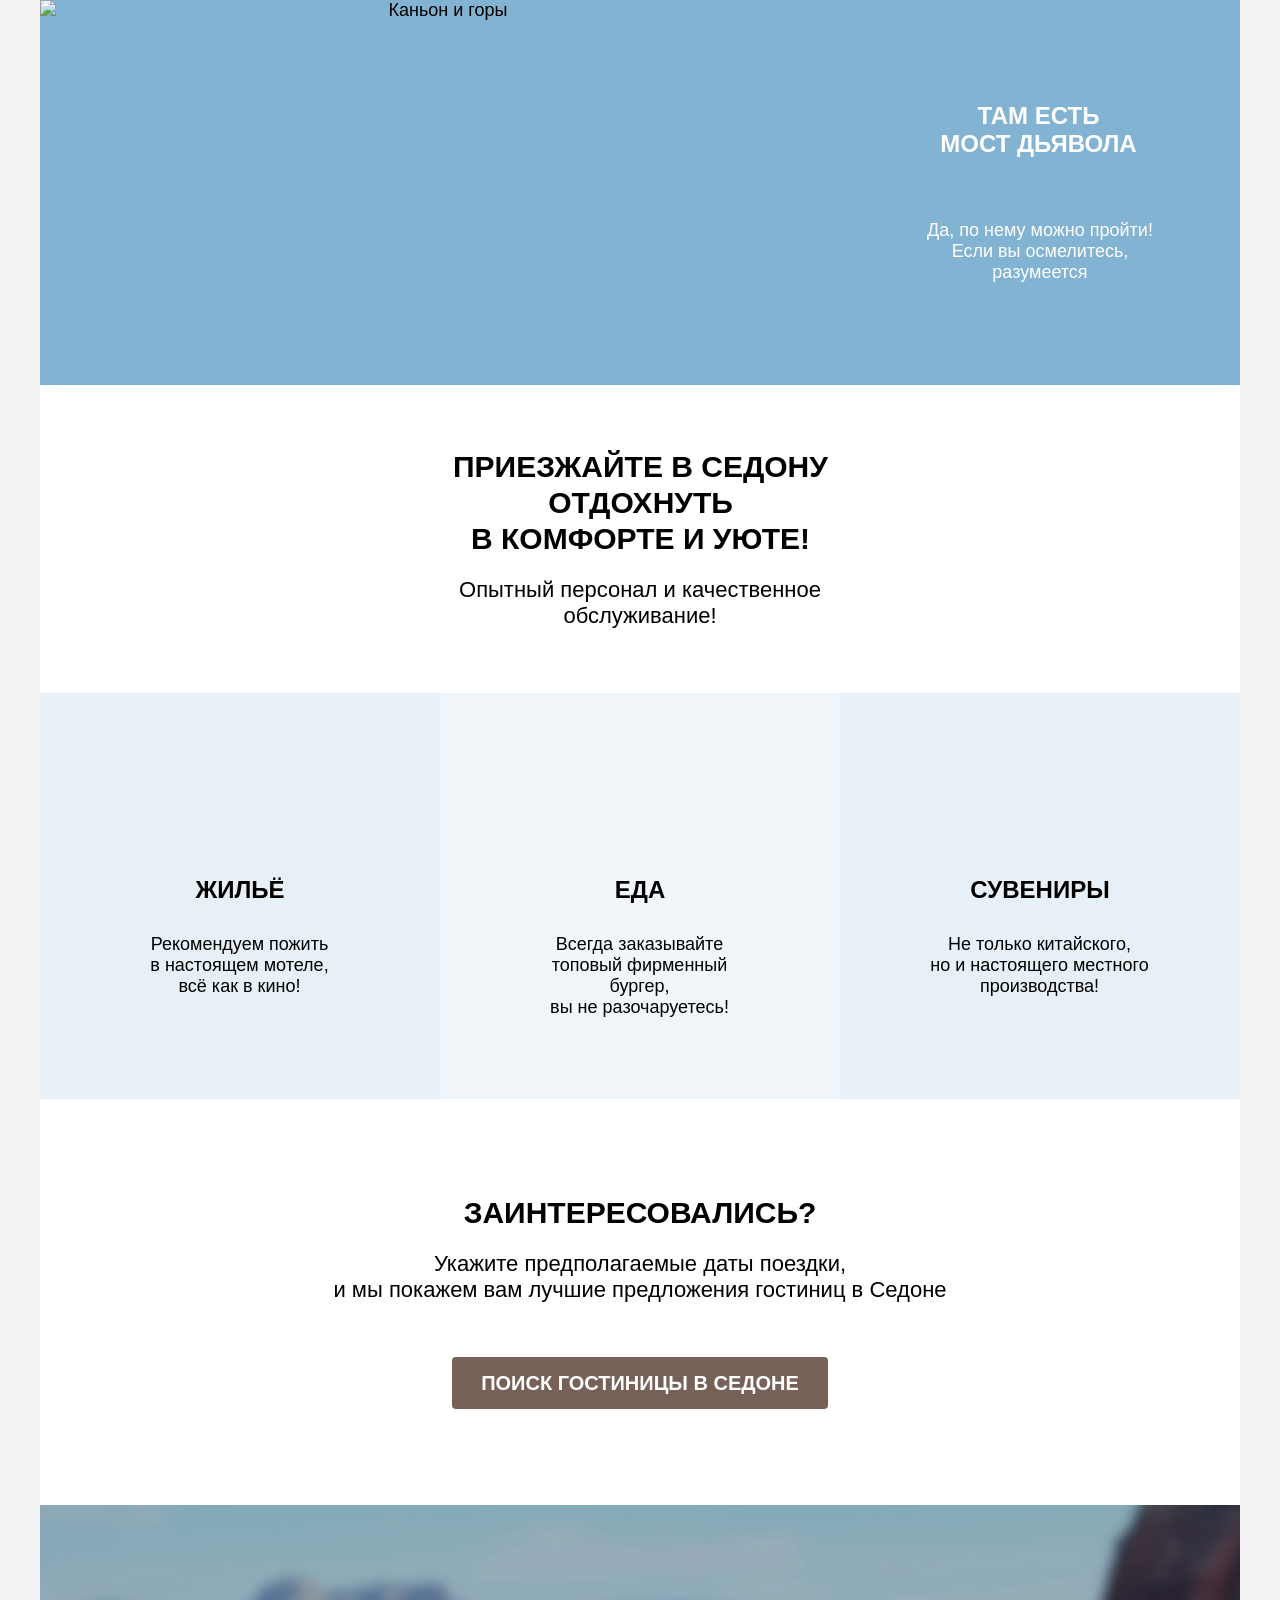
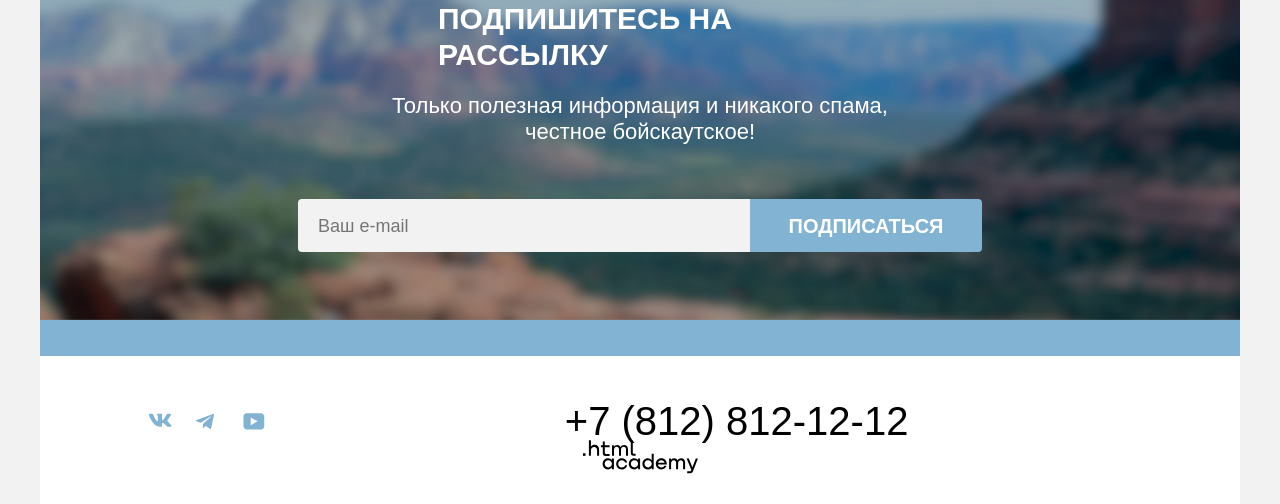
==== commit aafb89a4: "update 3.1 perfect pixel" ====
--- a/index.html
+++ b/index.html
@@ -28,8 +28,8 @@
         </ul>
         <ul class="navigation-user">
           <li class="navigation-user-item">
-            <a class="navigation-user-link navigation-user-link-favorite" href="#">
-              <svg class="navigation-icon" aria-hidden="true" focusable="false" width="20" height="20"
+            <a class="navigation-user-link" href="#">
+              <svg class="navigation-icon" aria-hidden="true" focusable="false" width="20px" height="20px"
                 viewBox="0 0 19 19" fill="none" xmlns="http://www.w3.org/2000/svg">
                 <path
                   d="M18.5 17.0083L14.8 13.3287C15.8 12.0359 16.5 10.3453 16.5 8.4558C16.5 4.08011 12.9 0.5 8.5 0.5C4.1 0.5 0.5 4.17956 0.5 8.55525C0.5 12.9309 4.1 16.511 8.5 16.511C10.3 16.511 12 15.9144 13.4 14.8204L17.1 18.5L18.5 17.0083ZM8.5 14.5221C5.2 14.5221 2.5 11.837 2.5 8.55525C2.5 5.27348 5.2 2.5884 8.5 2.5884C11.8 2.5884 14.5 5.27348 14.5 8.55525C14.5 11.837 11.8 14.5221 8.5 14.5221Z"
@@ -37,7 +37,7 @@
               </svg>
             </a>
             <a class="navigation-user-link navigation-user-link-favorite" href="#">
-              <svg class="navigation-icon" aria-hidden="true" focusable="false" width="20" height="20"
+              <svg class="navigation-icon" aria-hidden="true" focusable="false" width="20px" height="20px"
                 viewBox="0 0 19 17" fill="none" xmlns="http://www.w3.org/2000/svg">
                 <path
                   d="M9.29282 17C8.99282 17 8.69282 16.9 8.49282 16.6C3.09282 10.5 1.79282 9.1 1.49282 8.7C0.792822 7.8 0.392822 6.6 0.392822 5.4C0.392822 2.4 2.79282 0 5.89282 0C7.19282 0 8.39282 0.5 9.39282 1.3C10.3928 0.5 11.6928 0 12.8928 0C15.8928 0 18.3928 2.4 18.3928 5.4C18.3928 6.7 17.8928 7.9 17.0928 8.8L10.0928 16.7C9.89282 16.9 9.69282 17 9.29282 17ZM3.29282 7.5C3.59282 7.9 6.79282 11.5 9.39282 14.4L15.5928 7.4C16.0928 6.9 16.2928 6.2 16.2928 5.4C16.2928 3.6 14.7928 2.1 12.9928 2.1C11.9928 2.1 10.9928 2.6 10.2928 3.4C9.99282 3.7 9.69282 3.8 9.39282 3.8C9.09282 3.8 8.79282 3.6 8.59282 3.4C7.89282 2.6 6.89282 2.1 5.89282 2.1C4.09282 2.1 2.59282 3.6 2.59282 5.4C2.49282 6.3 2.89282 7 3.29282 7.5C3.19282 7.5 3.19282 7.5 3.29282 7.5Z"
@@ -54,7 +54,7 @@
     <!-- Основной контент -->
     <main class="main-index" data-test="main">
       <section class="hero hero-main-picture hero-main-picture-divider" data-test="hero">
-        <svg width="458" height="352" aria-hidden="true" focusable="false" style="margin: 0; " viewBox="0 0 458 352" fill="none" xmlns="http://www.w3.org/2000/svg">
+        <svg width="458" height="352" aria-hidden="true" focusable="false" style="margin: -1px 0 1px 0; " viewBox="0 0 458 352" fill="none" xmlns="http://www.w3.org/2000/svg">
           <path d="M152.3 56.1L149.5 61H146.8L145.9 62.4H148.7L142.6 72.8C141.3 75 142.2 77 144.7 77C146.5 77 148.4 75.7 150.3 73.9C150.3 77.7 155.6 78.4 158.9 74.4H159.6C161.4 74.4 164.2 73.3 165.8 71.5C165.6 71.1 165.1 70.6 164.7 70.5L164.5 70.7C163.1 72.2 161.5 72.9 159.9 72.9L162.7 68.1C164.5 65 162.8 62 160 62C157.7 62 155.9 62.9 154.1 65.9L152.6 68.5L151.4 70.6L151.2 70.8C149 73.3 146.9 75.3 145.6 75.3C144.9 75.3 144.6 74.8 145.3 73.7L151.8 62.5H154.3L155 61H152.5L155.3 56.1H152.3ZM159.8 63.9C160.8 64 161.2 65.2 160.2 66.9L158 70.6H157.9C156.9 70.6 156.1 71.4 156.1 72.4C156.1 72.8 156.2 73.1 156.4 73.4V73.5C155 75.9 151.5 75.5 153.3 72.4L155.6 68.5L157.1 66.1C158 64.5 159.1 63.9 159.8 63.9ZM181.8 56.1L179 61H176.3L175.4 62.4H178.2L172 72.8C170.7 75 171.6 77 174.1 77C175.3 77 176.6 76.4 178 75.4L177.2 76.7H180.2L184.8 68.8C189.4 63 191.5 63.8 190.2 66L186.3 72.7C185 74.9 185.9 76.9 188.4 76.9C190.2 76.9 192.2 75.5 194.1 73.7C194.2 75.6 195.8 76.9 198.2 76.9C201.6 76.9 205 74.3 207.5 71.4C207.3 71 206.8 70.5 206.4 70.4L206.2 70.6C204 73.1 201.2 75.1 199.1 75.1C197.2 75.1 196.1 74 197.5 71.5L197.8 71C199.7 71.8 203.4 71.4 205.7 67.6L206.1 66.9C207.7 64.1 206.2 62.1 203.7 62.1C201.3 62.1 199.3 63.4 198 65.5L195.1 70.5L194.9 70.7C192.7 73.2 190.6 75.2 189.3 75.2C188.6 75.2 188.3 74.7 188.9 73.6L193.3 66.1C194.6 63.8 193.4 62.2 191.7 62.2C190.4 62.2 189 62.9 187.5 64.5L192.3 56.2H189.3L180.9 70.6L180.7 70.8C178.5 73.3 176.4 75.3 175.1 75.3C174.4 75.3 174.1 74.8 174.8 73.7L181.3 62.5H183.8L184.7 61.1H182.2L185 56.2L181.8 56.1ZM203.1 64.3C204.1 64.2 204.6 65.2 203.6 66.9L203.2 67.6C201.8 70 199.8 70 198.7 69.6L200.6 66.2C201.3 65 202.3 64.4 203.1 64.3ZM247.4 58.9C245.7 60.4 245.5 62.1 246.6 63.5L246.9 63.8C245.6 65.7 243.8 68.2 241.8 70.5L241.6 70.7C240.2 72.2 238.6 72.9 237 72.9L239.8 68.1C241.6 65 239.9 62 237.1 62C234.8 62 233 62.9 231.2 65.9L229.7 68.5L228.5 70.6L228.3 70.8C225.8 73.6 223.7 75.5 221.3 76.5L228.1 65.1H226.3C226.3 63.9 225 62.2 223.1 62.2C221.5 62.2 219.2 63.5 217.9 65.6L213.7 72.8C212.4 75 213.3 77 215.8 77C216.6 77 217.7 76.6 218.7 76L217.9 77.4C213.8 78.6 211.3 80.3 211.3 82.5C211.3 85.4 215.7 86 217.9 82.3L220.2 78.4C222.6 77.7 225 76.3 227.4 73.9C227.4 77.7 232.7 78.5 236 74.4H236.7C238.5 74.4 241.3 73.3 242.9 71.5C244.3 69.8 245.5 68.3 247.9 65.1L248.3 65.6C248.7 66.1 248.8 66.7 248.5 67.3L245.3 72.8C244 75 244.9 77 247.4 77C248.9 77 250.6 76 252.2 74.6C252.1 76 253.1 77 254.8 77C255.6 77 256.7 76.6 257.7 76L256.9 77.4C252.8 78.6 250.3 80.3 250.3 82.5C250.3 85.4 254.7 86 256.9 82.3L259.2 78.4C261.7 77.6 264.1 76.2 266.6 73.8C266.7 75.7 268.3 77 270.7 77C273.2 77 275.6 75.6 277.7 73.8C277.6 77.7 283 78.5 286.3 74.4H287C287.9 74.4 289.2 74.1 290.4 73.5C289.6 75.6 290.3 77 292.1 77C293.8 77 295.6 75.5 297.1 74.1C296.8 75.7 297.8 77 299.7 77C302.2 77 305.1 74.4 307.6 71.5C309.3 69.5 310.8 67.5 311.9 66.1C310.7 69.2 311.3 74.8 308.5 74.8C307.5 74.8 307.1 73.7 307.1 73.7L305.2 74.7C305.2 74.7 305.8 77.1 308.5 77.1C308.8 77.1 309.1 77.1 309.3 77H309.4C312.5 76.6 315.5 74.2 317.8 71.6C317.6 71.1 317.1 70.7 316.7 70.6L316.5 70.8C315.4 72 314.2 73.1 312.9 74C313.9 71.2 313.7 66.8 315.5 63L313.2 61.8C312 63.5 309.2 67.4 306.5 70.5L306.3 70.7C304.1 73.2 302 75.2 300.7 75.2C300 75.2 299.7 74.7 300.4 73.6L306.8 62.4H303.8L298.4 71.7C296.1 73.8 294.3 74.9 293.8 74.7C293 74.4 293.8 73.3 294.2 72.6L300.1 62.4H297.1L292.4 70.5L292.2 70.7C290.8 72.2 289.2 72.9 287.6 72.9L290.4 68.1C292.2 65 290.5 62 287.7 62C285.4 62 283.6 62.9 281.8 65.9L280.3 68.5L279.1 70.6L278.9 70.8C276.7 73.3 273.9 75.3 271.8 75.3C269.9 75.3 268.8 74.2 270.2 71.7L270.5 71.2C272.4 72 276.1 71.6 278.4 67.8L278.8 67.1C280.4 64.3 278.9 62.3 276.4 62.3C274 62.3 272 63.6 270.7 65.7L267.8 70.7L267.6 70.9C265.1 73.7 263 75.6 260.6 76.6L267.4 65.2H265.6C265.6 64 264.3 62.3 262.4 62.3C260.8 62.3 258.5 63.6 257.2 65.7L254.3 70.6L254.1 70.8C251.9 73.3 249.8 75.3 248.5 75.3C247.8 75.3 247.5 74.8 248.2 73.7L251.2 68.5C252.2 66.7 251.8 65.6 250.8 64.5L249.1 62.5C248.7 62 248.7 61.4 249.3 60.8L247.4 58.9ZM237.1 63.9C238.1 64 238.6 65.2 237.5 66.9L235.3 70.6H235.2C234.2 70.6 233.4 71.4 233.4 72.4C233.4 72.8 233.5 73.1 233.7 73.4V73.5C232.3 75.9 228.8 75.5 230.6 72.4L232.9 68.5L234.4 66.1C235.3 64.5 236.3 63.9 237.1 63.9ZM287.3 63.9C288.3 64 288.8 65.2 287.7 66.9L285.5 70.6H285.4C284.4 70.6 283.6 71.4 283.6 72.4C283.6 72.8 283.7 73.1 283.9 73.4V73.5C282.5 75.9 279 75.5 280.8 72.4L283.1 68.5L284.6 66.1C285.4 64.5 286.5 63.9 287.3 63.9ZM275.6 64.3C276.6 64.2 277.1 65.2 276.1 66.9L275.7 67.6C274.2 70 272.3 70 271.2 69.6L273.1 66.2C273.8 65 274.8 64.4 275.6 64.3ZM223.2 64.5C224.2 64.5 224.9 65.4 224 66.9L221.7 70.9C219.9 73.8 218 75.2 216.8 75.2C216.1 75.2 215.8 74.7 216.5 73.6L220.7 66.3C221.4 65.1 222.4 64.5 223.2 64.5ZM262.1 64.5C263.1 64.5 263.8 65.4 262.9 66.9L260.6 70.9C258.8 73.8 256.9 75.2 255.7 75.2C255 75.2 254.7 74.7 255.4 73.6L259.6 66.3C260.3 65.1 261.3 64.5 262.1 64.5ZM216.8 79.4L215.4 81.8C214.8 82.9 213.7 82.7 213.7 81.9C213.7 81.2 214.5 80.3 216.8 79.4ZM255.7 79.4L254.3 81.8C253.7 82.9 252.6 82.7 252.6 81.9C252.7 81.2 253.4 80.3 255.7 79.4ZM101 67.8H129.9V69.7H101V67.8ZM328.1 67.8H357V69.7H328.1V67.8Z" fill="#766458"/>
           <path d="M322.7 37.4V45.1H301.9V0.400002H322.7V8H309.5V18.8H320V26.5H309.5V37.4H322.7ZM289.9 0.400002H297.5V45.1H289.9V23.1L286.9 34.5H279.5L276.5 23.1V45.1H268.9V0.400002H276.5L283.3 22L289.9 0.400002ZM258 8H252.5V37.3H258V8ZM261 0.400002C263.5 0.400002 265.7 2.5 265.7 5.1V40.4C265.7 43 263.5 45.1 261 45.1H249.6C247 45.1 244.9 42.9 244.9 40.4V5.1C244.9 2.5 247 0.400002 249.6 0.400002H261ZM233 28.6L240.7 26.8V40.4C240.7 43 238.5 45.1 236 45.1H224.6C222 45.1 219.9 42.9 219.9 40.4V5.1C219.9 2.5 222 0.400002 224.6 0.400002H236C238.5 0.400002 240.7 2.5 240.7 5.1V14.2L233 16V8H227.5V37.3H233V28.6ZM216.2 37.4V45.1H198V0.400002H205.6V37.4H216.2ZM194.8 37.4V45.1H174V0.400002H194.8V8H181.6V18.8H192.1V26.5H181.6V37.4H194.8ZM162.6 0.400002H170.3L169 45.1H154.5L152.5 26.6L150.5 45.1H136L135 0.400002H142.6L143.2 37.4H144L148.8 0.400002H156.4L161.3 37.4H162.1L162.6 0.400002Z" fill="#81B3D3"/>
           <path d="M380.4 214.7L405.8 140.7H431L456.7 214.7H436.5L432.8 201.3H404.2L400.4 214.7H380.4ZM416.1 162.6L408.6 187.1H428.7L421.2 162.6C420.8 161.4 420.4 160.2 420 159C419.7 157.7 419.4 156.5 419.2 155.2C419 154.7 418.9 154.3 418.9 153.9C418.8 153.4 418.7 153 418.7 152.6C418.6 153 418.5 153.4 418.4 153.9C418.3 154.3 418.2 154.7 418.2 155.2C418.1 155.4 418.1 155.5 418.1 155.7C418.1 155.8 418.1 155.9 418 156C417.8 157.1 417.5 158.3 417.2 159.4C416.7 160.4 416.4 161.5 416.1 162.6ZM298.4 214.7V140.7H317.9L345.8 178.7C346.5 179.8 347.2 181 347.8 182.2C348.5 183.4 349.2 184.6 349.8 185.8L351.2 188.8C351.7 189.8 352.1 190.8 352.6 191.7C352.5 190.9 352.4 190.1 352.3 189.3C352.2 188.5 352.1 187.7 352.1 186.9C351.9 185.3 351.8 183.7 351.8 182.1C351.7 180.4 351.7 178.8 351.7 177.1V140.8H371.1V214.8H351.7L323.6 176.6C322.8 175.7 322.1 174.6 321.4 173.3C320.7 172 320 170.6 319.4 169.2C319 168.2 318.5 167.3 318 166.3C317.6 165.4 317.3 164.4 316.8 163.5C317.2 165.9 317.5 168.3 317.7 170.8C317.9 173.3 318 175.8 318 178.2V214.7H298.4ZM210.4 159.8C214 153.2 218.9 148.2 225.3 144.7C231.7 141.2 238.3 139.5 245.2 139.5C246.1 139.5 247.1 139.5 248 139.6C249 139.7 250 139.8 250.9 139.8C253.8 140.2 256.6 140.9 259.4 141.9C262.3 142.9 265 144.2 267.5 145.8C273 149.4 277.3 154.1 280.3 160.1C283.3 166 284.8 172.1 284.8 178.6C284.8 179.4 284.8 180.2 284.7 181C284.7 181.8 284.6 182.5 284.5 183.3C284.3 185 284 186.6 283.6 188.2C283.2 189.8 282.7 191.3 282.1 192.8C278.8 200.3 273.8 206.2 266.9 210.3C260 214.4 252.8 216.5 245.2 216.5C244.7 216.5 244.1 216.5 243.6 216.4H242.1C239.4 216.2 236.8 215.7 234.2 215C231.6 214.3 229.1 213.3 226.8 212.1C220.3 208.7 215.2 203.9 211.5 197.6C207.8 191.3 205.9 184.7 205.9 177.9C205.9 176.9 205.9 175.9 206 174.9C206.1 173.9 206.2 172.8 206.5 171.8C206.9 169.8 207.4 167.7 208.1 165.8C208.5 163.6 209.4 161.7 210.4 159.8ZM263.2 186.4C263.4 185.6 263.6 184.8 263.8 184C264 183.1 264.2 182.3 264.3 181.4C264.4 180.9 264.4 180.3 264.4 179.8C264.5 179.3 264.5 178.8 264.5 178.3C264.5 177.8 264.5 177.4 264.4 176.9V175.5C264 172.2 263 169 261.4 165.9C259.8 162.8 257.5 160.4 254.7 158.7C253.9 158.3 253.2 158 252.4 157.7C251.6 157.4 250.9 157.1 250.1 156.9C249.3 156.7 248.6 156.6 247.8 156.6C247 156.4 246.3 156.4 245.5 156.4C241.6 156.4 237.9 157.6 234.6 160.1C231.3 162.6 228.9 165.9 227.6 170L227.4 170.5V171C227.2 171.7 227 172.5 226.8 173.2C226.6 173.9 226.5 174.6 226.3 175.4L226.1 177V179.4C226.1 179.6 226.1 179.9 226.2 180.2C226.4 184.3 227.7 188.2 229.9 191.9C232.2 195.5 235.4 197.9 239.4 199.1L240.8 199.6C241.3 199.7 241.8 199.8 242.3 199.8L243.7 200H245.1C249.2 200 252.9 198.8 256.1 196.4C259.4 193.8 261.8 190.5 263.2 186.4ZM181.1 207.8C177.5 210.3 173.5 212 169.3 212.9C165.1 213.8 160.7 214.4 156.4 214.6C155.2 214.7 153.9 214.7 152.7 214.7H128.9V140.7H154C155.2 140.7 156.4 140.7 157.6 140.8C161.8 141 165.9 141.6 169.9 142.5C174 143.4 177.8 145.2 181.2 147.6C185.5 150.6 188.9 154.6 191.3 159.6C193.7 164.6 195.1 169.7 195.4 174.9C195.5 175.4 195.5 175.8 195.5 176.3V179.2C195.3 184.7 194 190 191.6 195.1C189.2 200.2 185.6 204.5 181.1 207.8ZM148.7 198.1C148.9 198.1 149.2 198.1 149.4 198.2H150.2C150.5 198.2 150.8 198.2 151 198.3H154.1C155 198.2 155.8 198.1 156.5 198.1C158.5 197.9 160.5 197.6 162.4 197.1C164.3 196.6 166.1 195.7 167.6 194.7C170.1 192.9 171.9 190.5 173.1 187.5C174.3 184.4 175 181.2 175 177.9V177C175 176.7 175 176.4 174.9 176.1C174.7 173.2 174 170.3 172.8 167.6C171.6 164.8 169.9 162.6 167.7 161C166.1 159.7 164.2 158.8 162.2 158.3C160.2 157.8 158.2 157.6 156.2 157.5H148.7V198.1ZM68.8 214.7V140.7H114.2V156.8H88.6V169.8H112.6V185.6H88.6V198.1H114.1V214.7H68.8ZM9.4 190.9C9.5 191 9.5 191.1 9.5 191.1C9.6 191.1 9.7 191.1 9.7 191.2C11.8 193.5 14.2 195.7 16.8 197.7C19.4 199.6 22.5 200.7 25.9 200.8C26 200.8 26.1 200.8 26.1 200.9H26.4C26.5 200.9 26.6 200.9 26.6 201H27.9C28.3 200.9 28.6 200.8 28.9 200.8C30.1 200.6 31.3 200.1 32.4 199.4C33.6 198.7 34.5 197.9 35.1 196.8L35.3 196.3L35.5 195.8C35.7 195.3 35.8 194.8 35.8 194.3C35.9 193.8 35.9 193.4 35.9 193C35.9 190.9 35 189.2 33.1 187.8C31.4 186.4 29.4 185.2 27.3 184.4C26.5 184.1 25.7 183.9 24.9 183.7C24.2 183.5 23.4 183.3 22.7 183.1H22.5C22.4 183 22.3 183 22.3 183C18.5 182.1 14.9 180.6 11.6 178.6C8.3 176.5 6 173.5 4.7 169.7C4.5 168.9 4.2 168.1 4 167.3C3.8 166.4 3.7 165.5 3.7 164.6C3.7 164.5 3.7 164.2 3.7 164V161.2C3.8 160.6 3.9 160 4 159.3C4.2 157.7 4.6 156.2 5.2 154.7C5.7 153.2 6.4 151.8 7.3 150.5C9.8 146.4 13 143.5 16.8 141.7C20.7 139.9 24.9 139 29.1 139C30.1 139 31.1 139.1 32.1 139.2C33.2 139.3 34.3 139.4 35.4 139.5C38.2 140 41 140.8 43.6 141.8C46.4 142.9 48.9 144.2 51.3 145.6L44.9 159.9C42.8 158.4 40.6 157 38.3 155.8C36 154.6 33.5 154.1 30.8 154.1H29.9C28.1 154.3 26.5 155.1 24.9 156.5C23.4 157.8 22.6 159.2 22.6 160.8V161.5C22.7 161.7 22.8 162 22.9 162.2C23.1 162.7 23.3 163.2 23.7 163.7C24.1 164.2 24.5 164.6 25 165C25.9 165.7 27.1 166.4 28.7 167C30.3 167.5 32 168.1 33.8 168.6C35.3 169 36.7 169.4 38.1 169.8C39.5 170.1 40.7 170.4 41.6 170.7C45.9 172.2 49.2 174.8 51.4 178.5C53.6 182.1 54.7 185.9 54.8 189.9V190.5C54.8 191 54.8 191.4 54.7 191.9V193.2C54.2 197.2 52.9 201.1 50.8 204.7C48.7 208.3 45.9 211.1 42.3 213.1C41 213.7 39.6 214.3 38.2 214.7C36.8 215.1 35.4 215.4 34 215.7C32.9 215.9 31.7 216.1 30.5 216.2C29.4 216.4 28.3 216.4 27.1 216.4H25.7C21.1 216.2 16.5 215.2 12 213.4C7.5 211.5 3.5 208.9 0 205.7L9.4 190.9ZM351 338C351 337.7 351.1 337.4 351.2 337.1C351.3 336.8 351.5 336.5 351.7 336.3C351.9 336.1 352.2 335.9 352.5 335.7C352.8 335.6 353.2 335.5 353.6 335.5C354.1 335.5 354.5 335.6 354.9 335.8C355.3 336 355.7 336.2 356 336.5C356.2 336.8 356.4 337.1 356.6 337.5C356.7 337.9 356.8 338.3 356.8 338.8C356.8 339.7 356.6 340.4 356.3 341.2C356 341.9 355.6 342.6 355 343.1C354.7 343.4 354.5 343.6 354.2 343.8C353.9 344 353.6 344.2 353.3 344.3C353 344.4 352.8 344.6 352.6 344.7C352.5 344.8 352.4 344.8 352.2 344.9L350.8 342.9C351 342.8 351.3 342.7 351.6 342.5C351.9 342.4 352.2 342.2 352.5 342C352.8 341.8 353 341.5 353.2 341.2C353.4 340.9 353.5 340.6 353.5 340.2C352.9 340.2 352.3 340 351.8 339.6C351.2 339.3 351 338.8 351 338ZM358.8 338C358.8 337.7 358.9 337.4 359 337.1C359.1 336.8 359.3 336.5 359.5 336.3C359.7 336.1 360 335.9 360.3 335.7C360.6 335.6 361 335.5 361.4 335.5C361.9 335.5 362.3 335.6 362.7 335.8C363.1 336 363.5 336.2 363.8 336.5C364 336.8 364.2 337.1 364.4 337.5C364.5 337.9 364.6 338.3 364.6 338.8C364.6 339.6 364.5 340.4 364.1 341.2C363.8 341.9 363.4 342.6 362.8 343.1C362.5 343.4 362.3 343.6 362 343.8C361.7 344 361.4 344.2 361.1 344.3C360.8 344.4 360.6 344.6 360.4 344.7C360.3 344.8 360.2 344.8 360 344.9L358.7 342.9C358.9 342.8 359.2 342.7 359.5 342.5C359.8 342.4 360.1 342.2 360.4 342C360.7 341.8 360.9 341.5 361.1 341.2C361.3 340.9 361.4 340.6 361.4 340.2C360.8 340.2 360.2 340 359.7 339.6C359 339.3 358.8 338.8 358.8 338ZM94.2 279.3C94.2 279.6 94.1 279.9 94 280.2C93.9 280.5 93.7 280.8 93.5 281C93 281.5 92.3 281.8 91.6 281.8C91.2 281.8 90.7 281.7 90.3 281.5C89.9 281.3 89.5 281.1 89.2 280.8C88.9 280.5 88.7 280.1 88.6 279.8C88.5 279.4 88.4 279 88.4 278.5C88.4 277.6 88.6 276.9 88.9 276.1C89.2 275.4 89.6 274.7 90.2 274.2C90.5 273.9 90.7 273.7 91 273.5C91.3 273.3 91.6 273.1 91.9 273C92.2 272.9 92.4 272.7 92.6 272.6C92.8 272.5 92.9 272.5 93 272.4L94.3 274.4C94 274.5 93.7 274.6 93.5 274.8C93.2 274.9 92.9 275.1 92.6 275.3C92.3 275.5 92.1 275.8 91.9 276.1C91.7 276.4 91.6 276.7 91.6 277.1C92.3 277.1 92.8 277.3 93.3 277.7C94 278.1 94.2 278.6 94.2 279.3ZM86.4 279.3C86.4 279.9 86.2 280.5 85.7 281C85.5 281.2 85.2 281.4 84.9 281.6C84.6 281.7 84.2 281.8 83.8 281.8C83.4 281.8 82.9 281.7 82.5 281.5C82.1 281.3 81.7 281.1 81.4 280.8C81.1 280.5 80.9 280.1 80.8 279.8C80.7 279.4 80.6 279 80.6 278.5C80.6 277.6 80.8 276.9 81.1 276.1C81.4 275.4 81.8 274.7 82.4 274.2C82.6 274 82.9 273.7 83.2 273.5C83.5 273.3 83.8 273.1 84.1 273C84.4 272.9 84.6 272.7 84.8 272.6C85 272.5 85.1 272.5 85.2 272.4L86.5 274.4C86.3 274.5 86 274.6 85.7 274.8C85.4 274.9 85.1 275.1 84.8 275.3C84.5 275.5 84.3 275.8 84.1 276.1C83.9 276.4 83.8 276.7 83.8 277.1C84.5 277.1 85 277.3 85.5 277.7C86.1 278.1 86.4 278.6 86.4 279.3ZM331.7 336.2H335.5L347.3 315.6H343.5L331.7 336.2ZM331.6 337.7C330.4 337.7 329.4 338.7 329.4 339.9C329.4 341.1 330.3 342.1 331.6 342.1C332.8 342.1 333.8 341.2 333.8 339.9C333.8 338.6 332.8 337.7 331.6 337.7ZM305.2 332.2L306.3 330.3C310.7 324.2 313.6 325.9 312.3 328.2L310.5 331.3C309.4 333.2 306 334.6 305.2 332.2ZM330.3 335.1C330.1 334.5 329.4 333.9 328.9 333.8L328.6 334.1C327.3 335.7 325.7 337 324.1 338.2C325.3 334.6 325 329.1 327.4 324.2L324.6 322.7C323 324.8 319.6 329.8 316.2 333.8L315.9 334.1C313.2 337.3 310.5 339.8 308.9 339.8C308.1 339.8 307.3 339 307.3 337.3V335.7C310 336 312.8 334.3 314.5 331.2L315.5 329.5C319 323.5 313.3 321.5 309.4 325L314.8 315.7H311L300.2 334.4C300 334.2 299.8 334.1 299.5 333.9L299.2 334.2C296.5 337.4 293 339.9 290.3 339.9C288 339.9 286.6 338.4 288.3 335.4L292.2 328.6C294.4 324.9 298.2 325.5 296 329.4L295.5 330.3H298.6L299.1 329.4C301.1 325.9 299.2 323.3 296.1 323.3C293 323.3 290.6 324.9 289 327.7L285.3 334.1C285.2 334.1 285.1 334 285.1 334L284.8 334.3C282.1 337.5 279.4 340 277.8 340C277 340 276.5 339.4 277.4 337.9L285.5 323.8H281.7L275 335.5C272.1 338.1 269.9 339.6 269.2 339.2C268.3 338.8 269.2 337.4 269.7 336.6L277.1 323.7H273.3L266 336.4C265.2 337.1 263.6 337.8 262.8 338.3C264 334.7 263.7 329.2 266.1 324.3L263.3 322.8C261.7 324.9 253 336.5 249.6 340.5C249.9 341 250.5 341.4 251 341.8C253.1 339.3 260.3 330.1 261.7 328.3C260.2 332.2 261 339.3 257.4 339.3C256.1 339.3 255.6 337.9 255.6 337.9L253.2 339.1C253.2 339.1 253.9 342.1 257.3 342.1C257.7 342.1 258 342.1 258.4 342H258.5C260.4 341.7 263.1 340.9 264.9 339.6C264.9 341.1 265.8 342.1 267.4 342.1C269.5 342.1 271.8 340.2 273.6 338.5C273.2 340.5 274.4 342.1 276.8 342.1C279.1 342.1 281.8 340.2 284.2 337.7C284.2 340.2 286.2 342.1 289.3 342.1C292.4 342.1 295.4 340.4 298 338.1L295.9 341.8H299.7L304 334.3V337.3C304 340.5 304.6 342.2 307.7 342.2C310.8 342.2 314.4 338.9 317.5 335.2C319.6 332.7 321.5 330.1 322.9 328.3C321.4 332.2 322.2 339.3 318.6 339.3C317.3 339.3 316.8 337.9 316.8 337.9L314.4 339.1C314.4 339.1 315.1 342.1 318.5 342.1C318.9 342.1 319.2 342.1 319.6 342H319.7C323.7 341.5 327.5 338.4 330.3 335.1ZM215.7 334H215.5C214.3 334 213.3 335 213.3 336.3C213.3 336.8 213.4 337.2 213.7 337.6V337.7C211.9 340.7 207.6 340.2 209.8 336.2L212.7 331.2L214.5 328.1C217.2 323.6 220.8 325.4 218.5 329.3L215.7 334ZM190.3 348.2C189.5 349.6 188.2 349.4 188.2 348.4C188.2 347.4 189.1 346.3 192 345.2L190.3 348.2ZM161.5 334.4C159.2 338 157 339.7 155.4 339.7C154.6 339.7 154.1 339.1 155 337.6L160.3 328.4C162.3 324.9 166.4 325.8 164.5 329.2L161.5 334.4ZM149.5 319.7C150.6 317.8 151.9 316.9 152.9 316.9C154.3 316.9 155 317.8 155 319.2C155 322.7 150.6 330 144.8 329.1H144L149.5 319.7ZM242.3 333.8L242 334.1C239.3 337.3 236.6 339.8 235 339.8C234.2 339.8 233.7 339.2 234.6 337.7L240 328.1C241.6 325.2 240.1 323.2 238 323.2C236.4 323.2 234.7 324.1 232.8 326L234.2 323.5H230.4L224.3 334C224.1 333.9 224 333.8 223.8 333.7L223.5 334C221.8 335.9 219.7 336.8 217.8 336.8L221.4 330.7C223.7 326.7 221.6 323 218 323C215.1 323 212.8 324.2 210.7 327.9L208.8 331.1L207.2 333.9C207.1 333.8 207 333.8 206.9 333.7L206.6 334C203.5 337.6 200.8 339.9 197.8 341.2L208.2 323.5H204.4L197.7 335.1C194.8 337.8 192.5 339.3 191.8 339C190.9 338.6 191.8 337.2 192.3 336.4L199.7 323.5H195.9L189.9 333.9C189.8 333.8 189.7 333.8 189.6 333.7L189.3 334C186.6 337.2 183.9 339.7 182.3 339.7C181.5 339.7 181 339.1 181.9 337.6L187.3 328C188.9 325.1 187.4 323.1 185.3 323.1C183.7 323.1 182 324 180.1 325.9L181.5 323.4H177.7L171.7 333.8C171.6 333.7 171.5 333.7 171.3 333.6L171 333.9C168.3 337.1 165.6 339.6 164 339.6C163.2 339.6 162.7 339 163.6 337.5L169.7 326.8H167.6C167.7 325.2 166.1 323 163.6 323C161.6 323 158.7 324.6 157.1 327.4L153.2 334.1C152.9 333.9 152.6 333.7 152.4 333.6L152.1 333.9C149.4 337.1 147.3 339.6 143.5 339.6C140.9 339.6 139.4 337 141.6 333.2L142.7 331.3C143.4 331.4 144.1 331.5 144.8 331.5C148.8 331.5 153.4 329.4 156.4 324.2C157.5 322.3 157.9 320.6 157.9 319.1C157.9 315.7 155.7 313.5 152.9 313.5C150.8 313.5 148.4 315 146.7 317.9L140.8 328C138.6 326.8 137.4 324.7 137.4 322.6C137.4 320.9 138.2 319.1 139.8 317.8L138.6 315.6C135.9 317.5 134.7 320.1 134.7 322.6C134.7 325.6 136.4 328.5 139.5 330.1L138.4 332.1C135.7 336.7 137.3 341.8 142.6 341.8C146.8 341.8 148.7 339.9 151.3 337.4C150.5 339.8 151.7 341.8 154.3 341.8C155.8 341.8 157.7 340.8 159.5 339.3C159.7 340.8 160.8 341.8 162.8 341.8C164.6 341.8 166.6 340.7 168.5 339L167.1 341.4H170.9L176.7 331.3C182.5 324.1 185.1 325 183.4 327.8L178.5 336.3C176.9 339.1 178 341.7 181.1 341.7C183.1 341.7 185.4 340.3 187.5 338.3C187 340.4 188 341.7 189.9 341.7C191.7 341.7 193.8 340.2 195.5 338.7L193.4 342.3C188.3 343.8 185.1 345.9 185.1 348.8C185.1 352.4 190.7 353.2 193.4 348.5L196.3 343.5C199.5 342.5 202.6 340.5 205.8 337.3C205.3 342.6 212.3 343.8 216.5 338.4H217.3C218.7 338.4 220.5 337.9 222.2 336.9L219.7 341.3H223.5L229.3 331.2C235.1 324 237.7 324.9 236 327.7L231.1 336.2C229.5 339 230.6 341.6 233.7 341.6C236.8 341.6 240.4 338.3 243.5 334.6C243.4 334.6 242.8 334 242.3 333.8ZM360.9 298.2C358.6 301.9 356.3 303.7 354.7 303.7C353.9 303.7 353.4 303.1 354.3 301.6L359.6 292.4C361.6 288.9 365.7 289.8 363.8 293.2L360.9 298.2ZM324.7 298.4C322.4 302 320.2 303.7 318.6 303.7C317.8 303.7 317.3 303.1 318.2 301.6L323.5 292.4C325.5 288.9 329.6 289.8 327.7 293.2L324.7 298.4ZM284.8 312.2C284 313.6 282.7 313.4 282.7 312.4C282.7 311.4 283.6 310.3 286.5 309.2L284.8 312.2ZM292.8 283.7C293.9 281.8 295.2 280.9 296.2 280.9C302.2 280.9 297.7 295.3 288.1 293.1H287.3L292.8 283.7ZM370.5 297.8L370.2 298.1C367.5 301.3 364.8 303.8 363.2 303.8C362.4 303.8 361.9 303.2 362.8 301.7L375.6 279.6H371.8L366.2 289.2C365.5 288.1 364.3 287.2 362.7 287.2C360.7 287.2 357.8 288.8 356.2 291.6L352.5 298C352.4 298 352.3 297.9 352.3 297.9L352 298.2C349.3 301.4 347 303.9 345.3 303.9C344.5 303.9 344 303.3 344.9 301.8L350.4 292.2C352 289.3 350.5 287.3 348.4 287.3C346.8 287.3 345.1 288.2 343.2 290.1L344.6 287.6H340.8L334.8 298C334.7 297.9 334.6 297.9 334.4 297.8L334.1 298.1C331.4 301.3 328.7 303.8 327.1 303.8C326.3 303.8 325.8 303.2 326.7 301.7L332.8 291H330.7C330.8 289.4 329.2 287.2 326.7 287.2C324.7 287.2 321.8 288.8 320.2 291.6L316.5 297.9L316.3 298.1C313.6 301.3 310.5 303.8 308.9 303.8C308.1 303.8 307.6 303.2 308.5 301.7L312.3 295.1C313.6 292.8 313 291.5 311.8 290L309.7 287.5C309.2 286.8 309.2 286 309.9 285.3L307.9 283.2C305.8 285.1 305.6 287.3 306.9 289L307.2 289.4C305.5 291.8 303.3 295 300.8 297.9C300.9 298 301 298.1 301.1 298.2C298 301.8 295.3 304.1 292.4 305.4L297.2 297.2H293.4L293 297.9C291 301.4 288.7 303.9 285.8 303.9C283.2 303.9 282.8 301.3 285 297.5L286.1 295.6C286.8 295.7 287.5 295.8 288.2 295.8C301.6 295.8 308.1 277.8 296.3 277.8C294.2 277.8 291.8 279.3 290.1 282.2L284.2 292.3C282 291.1 280.8 289 280.8 286.9C280.8 285.2 281.6 283.4 283.2 282.1L282 279.9C279.3 281.8 278.1 284.4 278.1 286.9C278.1 289.9 279.8 292.8 282.9 294.4L281.8 296.4C279.1 301 279.6 306.1 285 306.1C286.6 306.1 287.9 305.6 289.1 304.9L288.1 306.6C283 308.2 279.8 310.2 279.8 313.1C279.8 316.7 285.4 317.5 288.1 312.8L291 307.8C294.9 306.6 298.8 303.9 302.9 299.1C302.8 299 302.8 298.9 302.7 298.7C304.4 296.7 305.8 294.8 308.7 291L309.2 291.6C309.7 292.2 309.9 293 309.4 293.7L305.4 300.6C303.8 303.4 304.9 306 308 306C309.9 306 312.3 304.8 314.4 303C314.4 304.7 315.5 306 317.7 306C319.2 306 321.1 305 322.9 303.5C323.1 305 324.2 306 326.2 306C328 306 330 304.9 331.9 303.2L330.5 305.6H334.3L340.1 295.5C345.9 288.3 348.5 289.2 346.8 292L341.9 300.5C340.3 303.3 341.4 305.9 344.5 305.9C346.5 305.9 348.3 304.5 350.5 302.6C350.3 304.5 351.5 305.9 353.8 305.9C355.3 305.9 357.2 304.9 359 303.4C359.2 304.9 360.3 305.9 362.3 305.9C365.4 305.9 369 302.6 372.1 298.9C371.6 298.6 371 298 370.5 297.8ZM258.2 292.5C260.4 288.8 264.2 289.4 262 293.3L261.5 294.2C259.7 297.3 257.2 297.2 255.8 296.7L258.2 292.5ZM255.2 306.1C259.5 306.1 263.7 302.8 266.9 299.1C266.6 298.6 266 298 265.5 297.8L265.2 298.1C262.5 301.3 259 303.8 256.3 303.8C254 303.8 252.6 302.3 254.3 299.3L254.7 298.6C257.1 299.6 261.7 299.1 264.5 294.2L265 293.3C267 289.8 265.1 287.2 262 287.2C259 287.2 256.5 288.8 254.9 291.6L251.2 297.9C251.2 297.9 251.1 297.9 251.1 297.8L250.8 298.1C248.1 301.3 245.4 303.8 243.8 303.8C243 303.8 242.5 303.2 243.4 301.7L248.8 292.1C250.4 289.2 248.9 287.2 246.8 287.2C245.2 287.2 243.4 288.1 241.5 290.1L247.5 279.6H243.7L233 298.1C232.9 298 232.7 297.9 232.6 297.8L232.3 298.1C229.6 301.3 226.9 303.8 225.3 303.8C224.5 303.8 224 303.2 224.9 301.7L233 287.6H236.1L237.2 285.8H234.1L237.7 279.6H233.9L230.3 285.8H226.9L225.8 287.6H229.2L221.6 300.8C220 303.6 221.1 306.2 224.2 306.2C226.1 306.2 228.1 305 230.1 303.2L228.6 305.8H232.4L238.1 295.8C243.9 288.5 246.5 289.4 244.9 292.2L240 300.7C238.4 303.5 239.5 306.1 242.6 306.1C244.9 306.1 247.4 304.3 249.9 301.9C250.1 304.3 252.1 306.1 255.2 306.1ZM127.7 292.5C129.9 288.8 133.7 289.4 131.5 293.3L131 294.2C129.2 297.3 126.7 297.2 125.3 296.7L127.7 292.5ZM150.8 301.7L156.1 292.5C158.1 289 162.2 289.9 160.3 293.3L157.4 298.5C155.1 302.1 152.9 303.8 151.3 303.8C150.4 303.7 149.9 303.2 150.8 301.7ZM204.8 292.5C207 288.8 210.8 289.4 208.6 293.3L208.1 294.2C206.3 297.3 203.9 297.2 202.4 296.7L204.8 292.5ZM147 302C146.4 304.2 147.6 306.1 150.1 306.1C151.6 306.1 153.5 305.1 155.3 303.6C155.5 305.1 156.6 306.1 158.6 306.1C160.6 306.1 162.8 304.7 165 302.8C164.6 304.8 165.5 306.1 167.4 306.1C169.5 306.1 171.8 304.2 173.6 302.5C173.2 304.5 174.4 306.1 176.8 306.1C179.9 306.1 183.5 302.8 186.6 299.1C186.6 299.1 186.5 299 186.5 298.9C188.6 296.5 190.4 293.9 191.7 292.1C190.2 296 191 303.1 187.4 303.1C186.1 303.1 185.6 301.7 185.6 301.7L183.2 302.9C183.2 302.9 183.9 306 187.3 306C187.7 306 188 306 188.4 305.9H188.5C191.3 305.5 194 303.8 196.4 301.7C196.5 304.2 198.4 306 201.5 306C205.8 306 210 302.7 213.2 299C212.9 298.5 212.3 297.9 211.8 297.7L211.5 298C208.8 301.2 205.3 303.7 202.6 303.7C200.3 303.7 198.9 302.2 200.6 299.2L201 298.5C203.4 299.5 208 299 210.8 294.1L211.3 293.2C213.3 289.7 211.4 287.1 208.3 287.1C205.2 287.1 202.8 288.7 201.2 291.5L197.5 297.8H197.4L197.1 298.1C195.8 299.7 194.2 301 192.6 302.2C193.8 298.6 193.5 293.1 195.9 288.2L193.1 286.7C191.5 288.8 188.1 293.8 184.7 297.8L184.8 297.9L184.7 298.1C182 301.3 179.3 303.8 177.7 303.8C176.9 303.8 176.4 303.2 177.3 301.7L185.4 287.6H181.6L174.9 299.3C172 301.9 169.8 303.4 169.1 303C168.2 302.6 169.1 301.2 169.6 300.4L177 287.5H173.2L167.2 297.9C167.1 297.8 167 297.8 166.9 297.7L166.6 298C163.9 301.2 161.2 303.7 159.6 303.7C158.8 303.7 158.3 303.1 159.2 301.6L165.3 290.9H163.2C163.3 289.3 161.7 287.1 159.2 287.1C157.2 287.1 154.3 288.7 152.7 291.5L148.9 298.1C148.7 298 148.5 297.8 148.3 297.7L148 298C145.3 301.2 142.1 303.7 139.5 303.7C137.2 303.7 135.8 302.2 137.5 299.2L141.4 292.4C143.6 288.7 147.4 289.3 145.2 293.2L144.7 294.1H147.8L148.3 293.2C150.3 289.7 148.4 287.1 145.3 287.1C142.2 287.1 140.2 288.7 138.6 291.5L134.8 297.9C134.7 297.8 134.6 297.8 134.5 297.7L134.2 298C131.5 301.2 128.3 303.7 125.6 303.7C123.3 303.7 121.9 302.2 123.6 299.2L124 298.5C126.4 299.5 131 299 133.8 294.1L134.3 293.2C136.3 289.7 134.4 287.1 131.3 287.1C128.2 287.1 125.8 288.7 124.2 291.5L120.2 298.3C117.8 302.3 119.9 306 124.3 306C127.6 306 130.3 304 133.1 301.4C133 304 135 306 138.2 306C141.6 306.1 144.3 304.3 147 302ZM110.1 288L113.2 282.8C116 278 119.5 280.8 117.6 284.4C116.1 287.1 114 288 110.1 288ZM106 305.3C103.7 305.3 102 304.8 100.6 304C101.3 303.2 101.9 302.3 102.5 301.3L108.9 290.3L109.9 290.4C118.7 292.2 115.2 305.3 106 305.3ZM115.4 289.8C123 287.2 123.6 277.7 116.1 277.7C114 277.7 111.6 279.2 109.9 282.1L99.7 299.7C99.3 300.5 98.8 301.2 98.2 301.8C95.6 298.2 96.3 292.8 100 290.5L98.5 288.6C90.6 293.6 92.9 308.2 106.1 308.2C117.4 308.2 122.6 294.6 115.4 289.8Z" fill="white"/>
@@ -194,7 +194,7 @@
           </svg>
         </a>
     </footer>
-<!--     <div class="modal-container modal-container-close">
+    <div class="modal-container modal-container-close">
       <div class="modal modal-auth">
         <button class="modal-close-button">
           <span class="visually-hidden">Закрыть</span>
@@ -224,7 +224,13 @@
                   <path d="M17 9H11V3H9V9H3V11H9V17H11V11H17V9Z" fill="#756157" fill-opacity="1"/></svg>
                 </button>
                 <span class="block-type-description-second">Дети:</span>
-                <button class="tooltip">i</button>
+                <span class="tooltip">
+                  <button class="tooltip-toggle-button" type="button">i</button>
+                <div class="tooltip">
+                  <p class="tooltip-text">Укажите количество детей, которые будут с вами,
+                    возраст которых от 6 до 18 лет.
+                    Дети до 6 лет размещаются бесплатно.</p>
+                </div>
                 <button class="button-minus">
                   <svg width="14" height="2" viewBox="0 0 14 2" fill="none" xmlns="http://www.w3.org/2000/svg">
                   <path d="M0 0L0 2L14 2V0L0 0Z" fill="#756157" fill-opacity="1"/></svg>
@@ -240,6 +246,6 @@
             </form>
         </section>
       </div>
-    </div> -->
+    </div>
   </body>
 </html>
--- a/style/style.css
+++ b/style/style.css
@@ -77,7 +77,7 @@
   text-transform: uppercase;
   font-size: 16px;
   border: none;
-  margin: 0;
+  margin: 1px 0 0 31px;
   padding: 0;
   cursor: pointer;
 }
@@ -114,6 +114,7 @@
 
 .navigation-logo {
   padding: 0;
+  margin: 0;
 }
 
 .navigation-list {
@@ -123,19 +124,19 @@
   line-height: 24px;
   font-weight: 700;
   min-width: 339px;
+  min-height: 64px;
   list-style: none;
-  margin: 0;
+  margin: -2px 294px 0 28px;
   padding: 0;
 }
 
 .navigation-item {
-  margin-top: 1px;
+  margin: 0;
   padding: 0;
 }
 
 .navigation-link {
-position: relative;
-
+  position: relative;
   display: flex;
   margin: 0;
   padding: 20px 16px;
@@ -155,26 +156,36 @@
 
 
 .navigation-user {
-  padding: 0;
-  margin: 0;
+  width: 268px;
+  height: 64px;
+  padding: 0;
+  margin: -2px 0 0 0;
+  display: flex;
 }
 
 .navigation-user-item {
-  margin: 14px 0 14px 285px;
+  margin: 14px 0 14px 0;
   padding: 0;
   display: flex;
   align-items: center;
 }
 
 .navigation-user-link {
-  padding: 0;
-  margin: 0;
-  display: flex;
-  align-items: center;
+  height: 20px;
+  width: 20px;
+  padding: 0;
+  margin:0;
+}
+
+.navigation-user-link:nth-last-of-type(2) {
+  height: 20px;
+  width: 20px;
+  padding: 0;
+  margin: 2px 25px 0 3px;
 }
 
 .navigation-icon {
-  margin-right: 20px;
+  /* margin-right: 20px; */
   cursor: pointer;
 }
 
@@ -187,7 +198,7 @@
 .notification-number {
   position: absolute;
   top: -11px;
-  right: 11px;
+  right: -7px;
   width: 20px;
   height: 20px;
   background-image: url("../images/catalog/rectangle_circle.svg");
@@ -203,7 +214,10 @@
 
 .advantages-image {}
 
-.page-header-logo {}
+.page-header-logo {
+  margin: -2px 0 0 0;
+  padding: 0;
+}
 
 .main-index {
   background-color: white;
@@ -215,11 +229,11 @@
   background-position: center bottom, center;
   background-repeat: no-repeat;
   background-color: #2e4652;
-  padding: 51px 371px 83px 371px;
+  padding: 51px 371px 75px 371px;
 }
 
 .lead {
-  margin: 65px 0 25px 0;
+  margin: 71px 0 25px 0;
   padding: 0;
   font-size: 30px;
   font-weight: 700;
@@ -228,7 +242,7 @@
 }
 
 .lead-description {
-  margin: 0 0 69px 0;
+  margin: 0 0 68px 0;
   padding: 0;
   line-height: 26px;
   text-align: center;
@@ -298,7 +312,7 @@
   line-height: 28px;
   font-weight: 700;
   text-transform: uppercase;
-  margin: 0;
+  margin: 0 0 0 -3px;
   padding-bottom: 62px;
 }
 
@@ -338,7 +352,7 @@
 .advantages-description {
   color: white;
   line-height: 21px;
-  margin: 0;
+  margin-top: 1px;
   padding: 0;
 }
 
@@ -360,7 +374,7 @@
 }
 
 .infrastructure-lead {
-  margin: 64px 347px 0 347px;
+  margin: 64px 347px 0 348px;
   padding: 0;
   line-height: 36px;
   font-weight: 700;
@@ -433,7 +447,7 @@
 }
 
 .infrastructure-description {
-  margin: 30px 85px 81px 85px;
+  margin: 30px 86px 81px 85px;
   padding: 0;
 }
 
@@ -549,7 +563,6 @@
   font-family: "PT Sans", sans-serif;
   display: inline-block;
   cursor: pointer;
-
   transition: background-color 250ms ease-in-out, color 250ms ease-in-out;
 }
 
@@ -564,6 +577,7 @@
 
 .subscribe-button:focus {
   background-color: #68A2CA;
+  outline: none;
 }
 
 .page-footer {
@@ -598,12 +612,15 @@
   padding: 0;
 }
 
+
+
+.footer-social-link:hover path {
+  fill: #68A2CA;
+}
+
 .footer-social-link:focus path {
   fill: #68A2CA;
-}
-
-.footer-social-link:hover path {
-  fill: #68A2CA;
+  outline: none;
 }
 
 .footer-social-link:active path {
@@ -620,7 +637,7 @@
   text-decoration: none;
 }
 
-.icon-footer:hover {
+/* .icon-footer:hover {
   color: #83B3D3;
 }
 
@@ -630,9 +647,9 @@
 
 .icon-footer:active {
   color: #68A2CA;
-  opacity: 30%;
-}
-
+  opacity: 60%;
+}
+ */
 .copyright {
   margin: 0;
   padding: 0;
@@ -645,6 +662,10 @@
   margin-top: -1px;
   padding: 0;
   text-decoration: none;
+}
+
+.footer-logo-link-academy:focus  path {
+  outline: none;
 }
 
  .copyright:focus path {
@@ -659,20 +680,6 @@
   fill: #756157;
   opacity: 30%;
 }
-
-/* .footer-logo-link-academy:focus path {
-  fill: #756157;
-}
-
-.footer-logo-link-academy:hover path {
-  fill: #756157;
-}
-
-.footer-logo-link-academy:active path {
-  fill: #756157;
-  opacity: 30%;
-} */
-
 
 .footer-phone {
   margin-right: 236px;
@@ -690,6 +697,7 @@
 
 .footer-phone:focus {
   color: #756157;
+  outline: none;
 }
 
 .footer-phone:active {
@@ -731,7 +739,7 @@
 .hotels-filter-picture {
   background-image: url("../images/catalog/background_image_catalog_blur2.png");
   width: 1200px;
-  height: 412px;
+  min-height: 412px;
 }
 
 .for-tittle-and-breabcrumbs {
@@ -778,6 +786,16 @@
   font-weight: 400;
 }
 
+.breadcrumbs-item-two:hover {
+  opacity: 60%;
+}
+.breadcrumbs-item-two:focus {
+  outline: none;
+}
+.breadcrumbs-item-two:active {
+  opacity: 30%;
+}
+
 .breadcrumbs-link {
   margin-right: 10px;
   padding: 0;
@@ -884,7 +902,7 @@
 }
 
 .control:hover .control-mark {
-  outline: 3px solid #83B3D3;
+  /* outline: 3px solid #83B3D3; */
 }
 
 .control-input:focus + .control-mark {
@@ -1092,13 +1110,16 @@
   cursor: pointer;
 }
 
-.range-toggle:hover {
+/* .range-toggle:hover {
   opacity: 75%;
-}
-
-.range-toggle:active,
+} */
+
+
 .range-toggle:focus {
   outline: 3px solid #83B3D3;
+}
+.range-toggle:active {
+  outline: 2px solid #83B3D3;
 }
 
 .toggle-min {
@@ -1178,6 +1199,8 @@
 }
 
 .subscribe-button-reset:focus {
+  outline: 3px solid #83B3D3;
+  border-radius: 4px;
   color: white;
 }
 
@@ -1320,7 +1343,7 @@
 .catalog-card-title-link {
   grid-column: 1 / -1;
   padding: 0;
-  margin: -2px 0 0 0;
+  margin: -1px 0 0 0;
   font-size: 24px;
   font-weight: 700;
   line-height: 28px;
@@ -1479,7 +1502,7 @@
   background-image: url("../images/catalog/star.svg");
   background-repeat: space;
   background-size: 18px 17px;
-  margin: 9px 0 13px 0;
+  margin: 10px 0 10px 0;
   padding: 0;
 }
 
@@ -1524,7 +1547,7 @@
   font-weight: 400;
   text-transform: uppercase;
   margin: 0;
-  padding-top: 3px;
+  padding: 0;
 }
 
 fieldset {
@@ -1535,11 +1558,12 @@
   color: #ffffff;
   display: grid;
   grid-template-columns: repeat(auto-fit, minmax(32px, min-content));
-  margin: 80px 70px 60px 70px;
+  /* margin: 80px 70px 60px 70px; */
+  margin: -3px 0 62px 70px;
   padding: 0;
   gap: 8px;
   list-style-type: none;
-  width: 1060px;
+  min-width: 1060px;
   min-height: 60px;
   cursor: pointer;
 }
@@ -1626,6 +1650,10 @@
   font-family: "PT Sans", sans-serif;
 }
 
+.placeholder-form-catalog:focus  {
+  outline: none;
+}
+
 
 /* Модальное окно */
 
@@ -1661,6 +1689,10 @@
   margin: 0;
   padding-bottom: 64px;
   text-transform: uppercase;
+  font-weight: 700;
+  font-size: 30px;
+  line-height: 36px;
+  font-family: "PT Sans", "Arial", sans-serif;
 }
 
 .modal-auth {
@@ -1669,27 +1701,35 @@
   width: 717px;
   height: 576px;
   box-shadow: 1px 1px 40px 1px;
-}
-
-.form-description-first,
+  margin: 396px 282px 2574px0 281px;
+}
+
+.form-description-first {
+  font-size: 16px;
+  font-weight: 400;
+  line-height: 21px;
+  font-family: "PT Sans", "Arial", sans-serif;
+  margin: 4px 0 0 0;
+  padding-left: 157px;
+}
+
 .form-description-second {
   font-size: 16px;
   font-weight: 400;
   line-height: 21px;
   font-family: "PT Sans", "Arial", sans-serif;
-  margin: 0;
+  margin: 4px 0 0 0;
   padding-left: 157px;
-
-
-}
+}
+
 .form-description-first {
   color: #FF5757;
 }
 .modal-close-button {
   position: absolute;
   padding: 0;
-  top: 50px;
-  right: 65px;
+  top: 64px;
+  right: 52px;
   width: 52px;
   height: 52px;
   border-radius: 50%;
@@ -1736,7 +1776,7 @@
 }
 
 .field-group {
-  margin: 0 0 20px 0;
+  margin: 0 0 23px 0;
   padding: 0;
   font-size: 20px;
   line-height: 24px;
@@ -1943,13 +1983,17 @@
   outline: none;
 }
 
-.tooltip {
+
+/* input + 2 - */
+
+/* popover */
+
+.tooltip-toggle-button {
   width: 26px;
   height: 26px;
   border-radius: 50%;
   margin-right: 46px;
   padding: 12px;
-  display: flex;
   justify-content: center;
   align-items: center;
   align-self: center;
@@ -1958,17 +2002,33 @@
   border: none;
   cursor: pointer;
   transition: background-color 250ms ease-in-out, color 250ms ease-in-out;
-}
-
-.tooltip:hover,
-.tooltip:focus {
+  display: flex;
+}
+.tooltip-toggle-button:hover,
+.tooltip-toggle-button:focus {
   background-color: #68A2CA;
   outline: none;
 }
-
-.tooltip:active {
+.tooltip-toggle-button:active {
   opacity: 30%;
 }
 
-
-/* input + 2 - */
+.tooltip {
+  margin: 0;
+  padding: 0;
+}
+
+.tooltip-text {
+  margin: 0;
+  padding: 21px 18px 18px 22px;
+  width: 256px;
+  min-height: 143px;
+  border-radius: 10px;
+  font-family: "PT Sans", sans-serif;
+  font-size: 16px;
+  line-height: 20px;
+  font-weight: 400;
+  color: #ffffff;
+  background-color: #333333;
+  /* display: flex; */
+}
